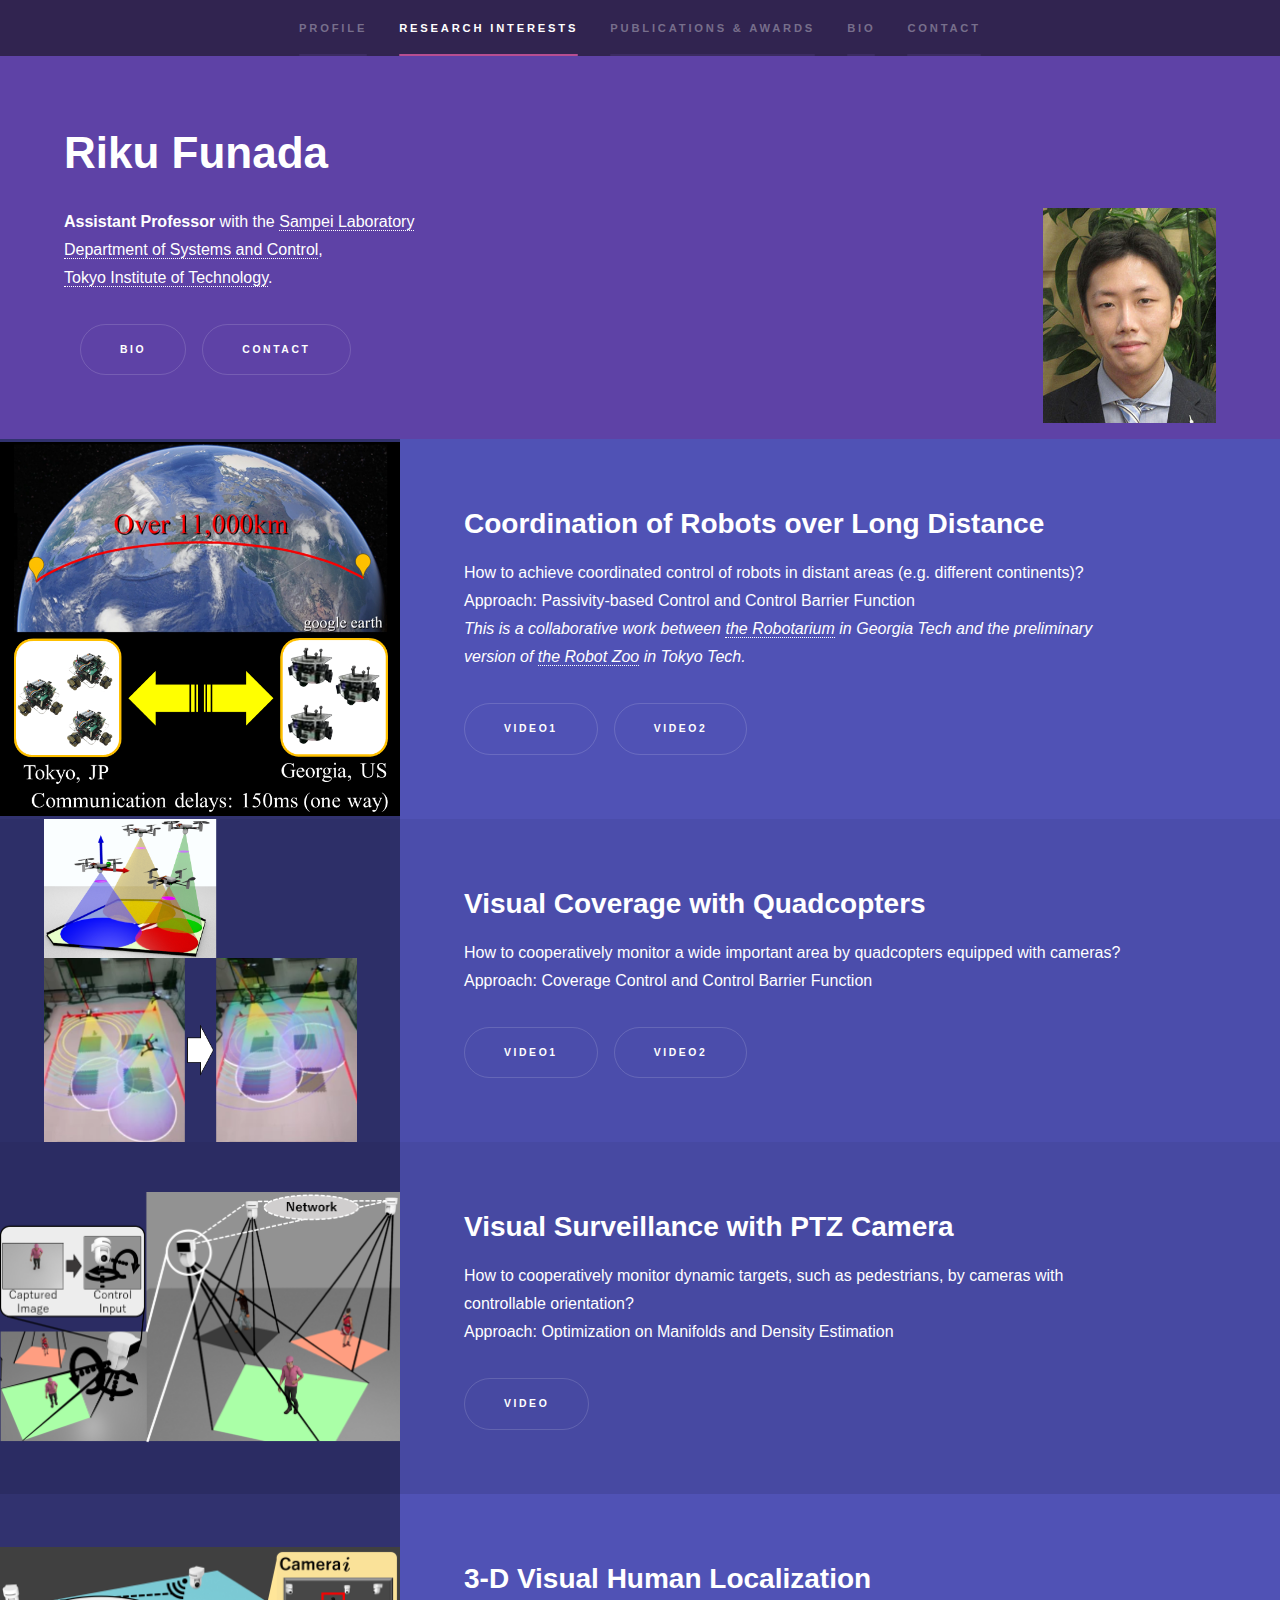
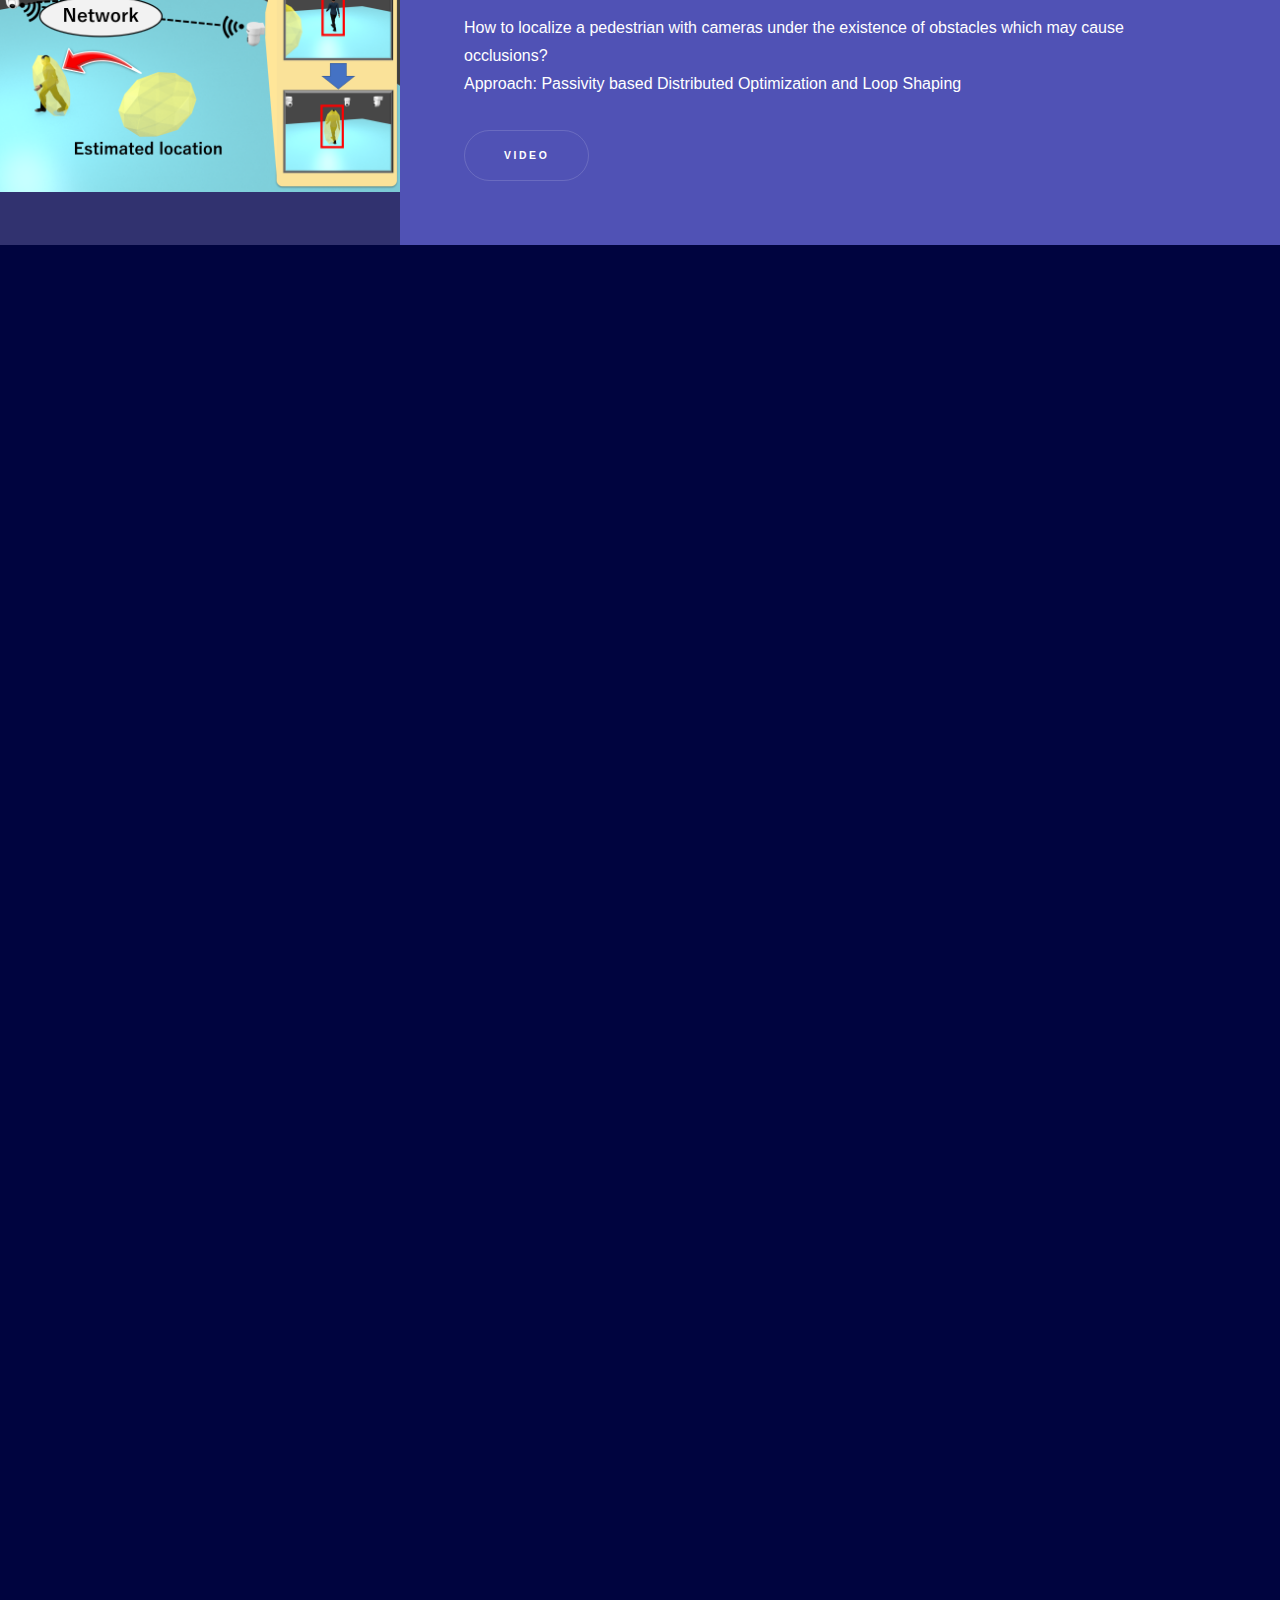
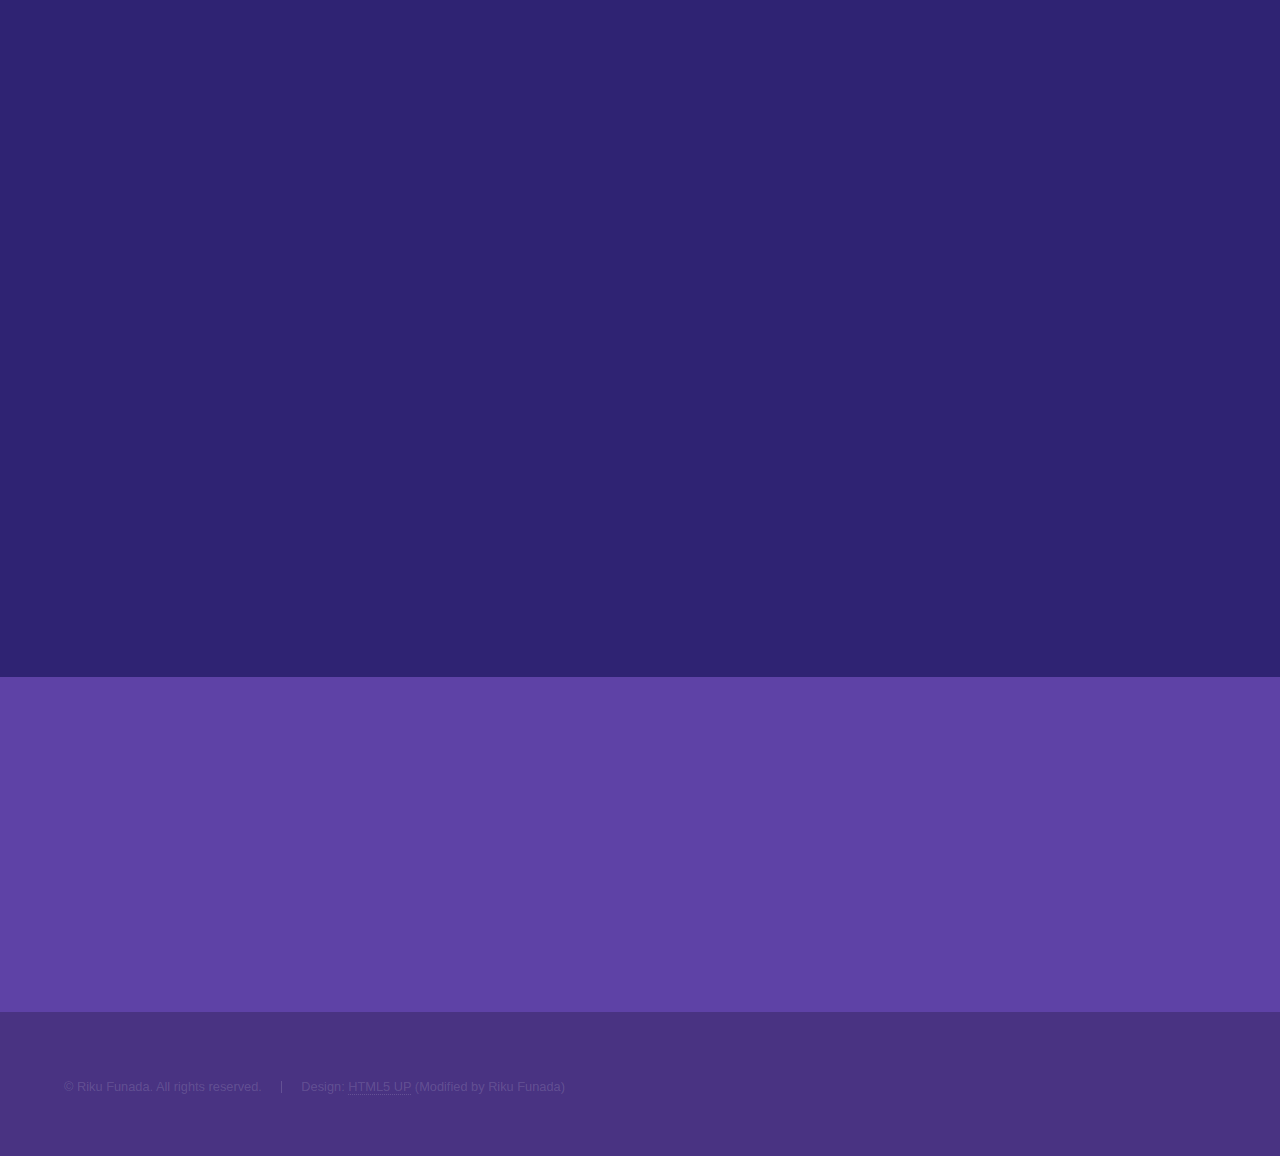
==== index_ja.html @ fc691fb2 "Add files via upload" ====
<!DOCTYPE HTML>
<!--
	Hyperspace by HTML5 UP
	html5up.net | @ajlkn
	Free for personal and commercial use under the CCA 3.0 license (html5up.net/license)
-->
<html>
	<head>
		<title>Riku Funada</title>
		<meta charset="utf-8" />
		<meta name="viewport" content="width=device-width, initial-scale=1, user-scalable=no" />
		<link rel="stylesheet" href="assets/css/main.css" />
		<noscript><link rel="stylesheet" href="assets/css/noscript.css" /></noscript>
	</head>
	<body class="is-preload">

		<!-- Sidebar -->
			<section id="sidebar">
				<div class="inner">
					<nav>
						<ul>
							<li><a href="#Profile">Profile</a></li>
							<li><a href="#Interest">Research Interests</a></li>
							<li><a href="#Publication">Publications & Awards</a></li>
							<li><a href="#Bio">Bio</a></li>
							<li><a href="#Contact">Contact</a></li>
							<!--<li><a href="index_ja.html">Japanese</a></li>-->
						</ul>
					</nav>
				</div>
			</section>

		<!-- Wrapper -->
			<div id="wrapper">

				<!-- Profile -->
					<section id="Profile" class="wrapper style1 halfscreen fade-up">
						<div class="inner">
							<h1>Riku Funada</h1>
							<p>
								<img src="images/profile.jpg" alt="" width="15%" boarder="1" style="float:right"/>
								<b>Assistant Professor</b> with the 
								<a href="http://www.sl.sc.e.titech.ac.jp/SCHP/index.html" target="_blank">Sampei Laboratory</a><br />
								<a href="https://educ.titech.ac.jp/sc/eng/" target="_blank">Department of Systems and Control</a>, <br />
								<a href="https://www.titech.ac.jp/english/" target="_blank">Tokyo Institute of Technology</a>.
							</p>																						
							<ul class="actions">
								<li><a href="#Bio" class="button scrolly">Bio</a></li>
								<li><a href="#Contact" class="button scrolly">Contact</a></li>
							</ul>
							<!--
							<h3>Latest News:</h3>
								<ul>
									<li>2019/01/23: Our paper is accepted in International Conference on Robotics and Automation 2020.</li>
									<li>2019/01/23: Seiichi Tejima Doctoral Dissetation Award.</li>
								</ul>
							-->
						</div>
					</section>

				<!-- Interest -->
					<section id="Interest" class="wrapper style2 spotlights fade-up">
						<section>
							<a href="#" class="image"><img src="images/globe_collab.png" alt="" data-position="center center" /></a>
							<div class="content">
								<div class="inner">
									<h2>Coordination of Robots over Long Distance</h2>
									<p>How to achieve coordinated control of robots in distant areas (e.g. different continents)?<br />
										Approach: Passivity-based Control and Control Barrier Function<br />
										<i>This is a collaborative work between <a href="https://www.youtube.com/watch?v=V10LkFVFppw" target="_blank">the Robotarium</a> in Georgia Tech and 
										the preliminary version of <a href="https://www.youtube.com/watch?v=JSGmIbpfr-g&feature=emb_logo" target="_blank">the Robot Zoo</a> in Tokyo Tech.</i>
									</p>
									<ul class="actions">
										<li><a href="https://www.youtube.com/watch?v=Y1w6gAnL41I" class="button" target="_blank">Video1</a></li>
										<li><a href="https://www.youtube.com/watch?v=W-JkU42yATM&feature=emb_logo" class="button" target="_blank">Video2</a></li>
									</ul>
								</div>
							</div>
							</section>
						<section>
							<a href="#" class="image"><img src="images/Vis_quad2.png" alt="" data-position="center center" /></a>
							<div class="content">
								<div class="inner">
									<h2>Visual Coverage with Quadcopters</h2>
									<p>How to cooperatively monitor a wide important area by quadcopters equipped with cameras?<br />
										Approach: Coverage Control and Control Barrier Function
									</p>
									<ul class="actions">
										<li><a href="https://www.youtube.com/watch?v=NQmyLJbywmw" class="button" target="_blank">Video1</a></li>
										<li><a href="https://www.youtube.com/watch?v=sT3u5bm8FLU" class="button" target="_blank">Video2</a></li>
									</ul>
								</div>
							</div>
						</section>
						<section>
							<a href="#" class="image"><img src="images/Surveillance.png" alt="" data-position="center center" /></a>
							<div class="content">
								<div class="inner">
									<h2>Visual Surveillance with PTZ Camera</h2>
									<p>How to cooperatively monitor dynamic targets, such as pedestrians, by cameras with controllable orientation?<br />
										Approach: Optimization on Manifolds and Density Estimation</p>
									<ul class="actions">
										<li><a href="https://youtu.be/KgaaB9UaLTQ" class="button" target="_blank">Video</a></li>
									</ul>
								</div>
							</div>
						</section>
						<section>
							<a href="#" class="image"><img src="images/Vis_loc.png" alt="" data-position="center center" /></a>
							<div class="content">
								<div class="inner">
									<h2>3-D Visual Human Localization</h2>
									<p>How to localize a pedestrian with cameras under the existence of obstacles which may cause occlusions?<br />
									Approach: Passivity based Distributed Optimization and Loop Shaping</p>
									<ul class="actions">
										<li><a href="https://youtu.be/9nbXhtabNUI" class="button" target="_blank">Video</a></li>
									</ul>
								</div>
							</div>
						</section>
					</section>

				<!-- Publication -->
					<section id="Publication" class="wrapper style3 fade-up">
						<div class="inner">
							<h2>Publications</h2>
							<p><b>Journal Paper</b>
								<!-- ol の余白設定はmain.cssの2597行らへんに書いてある　-->
								<ol class="publication" reversed>
									<li>
										<span class="uReference">R. Funada</span>, K. Nishimoto, T. Ibuki and M. Sampei<br />
										"Collision Avoidance for Ellipsoidal Rigid Bodies with Control Barrier Functions Designed from Rotating Supporting Hyperplanes"<br />
										<i>IEEE Transactions on Control Systems Technology</i>, conditionally accepted, 2024.<br />
										(<a href="https://arxiv.org/abs/2308.12073" target="_blank">The arXiv version is available here</a>)
									</li>
									<li>
										<span class="uReference">R. Funada</span>, M. Soliman, T. Ibuki and M. Sampei<br />
										"Hoverable Structure Transformation for Multirotor UAVs with Laterally Actuated Frame Links"<br />
										<i>Advanced Robotics</i>, vol. 38, no. 9-10, pp. 684-697, 2024.<br />
										(Open Access from <a href="https://doi.org/10.1080/01691864.2024.2324310" target="_blank">DOI: 10.1080/01691864.2024.2324310</a>)
									</li>
									<li>
										<span class="uReference">R. Funada</span>, M. Santos, R. Maniwa, J. Yamauchi, M. Fujita, M. Sampei and M. Egerstedt<br />
										"Distributed Coverage Hole Prevention for Visual Environmental Monitoring with Quadcopters via Nonsmooth Control Barrier Functions"<br />
										<i>IEEE Transactions on Robotics</i>, vol. 40, pp. 1546-1565, 2024.<br />
										(Open Access from <a href="https://ieeexplore.ieee.org/document/10374239" target="_blank">DOI: 10.1109/TRO.2023.3347132</a>)
										<!--(<a href="https://arxiv.org/abs/2211.02872" target="_blank">The accepted version is available on the arXiv.</a>)-->
									</li>
									<li>
									A.R. Pedram, <span class="uReference">R. Funada</span> and T. Tanaka<br />
									"Gaussian Belief Space Path Planning for Minimum Sensing Navigation"<br />
									<i>IEEE Transactions on Robotics</i>, Vol. 39, No. 3, pp. 2040-2059, 2023.<br />
									(<a href="https://doi.org/10.1109/TRO.2022.3228128" target="_blank">DOI: 10.1109/TRO.2022.3228128</a>)
									</li>
									<li>
										T. Ito, <span class="uReference">R. Funada</span>, S. Mochida, T. Kawagoe, T. Ibuki and M. Sampei<br />
										"Design and Experimental Verification of a Hoverable Quadrotor Composed of Only Clockwise Rotors"<br />
										<i>Advanced Robotics</i>, Vol. 37, No. 10, pp. 667-678, 2023. <br />
										(Open Access from <a href="https://doi.org/10.1080/01691864.2023.2185813" target="_blank">DOI: 10.1080/01691864.2023.2185813</a>)
									</li>
									<li>
										T. Ibuki, T. Hirano, <span class="uReference">R. Funada</span> and M. Sampei<br />
										"Optimization-based Distributed Safety Control with Applications to Collision Avoidance for Mobile Robotic Networks"<br />
										<i>Advanced Robotics</i>, Vol. 37, No. 1-2, pp. 87-98, 2023. <br />
										(Open Access from <a href="https://doi.org/10.1080/01691864.2022.2119886" target="_blank">DOI: 10.1080/01691864.2022.2119886</a>)
									</li>
									<li>
									R. Watanabe, T. Ibuki, Y. Sakayanagi, <span class="uReference">R. Funada</span> and M. Sampei<br />
									"Risk-aware Energy Management for Drive Mode Control in Plug-in Hybrid Electric Vehicles"<br />
									<i>IEEE Access</i>, Vol. 10, pp. 103619-103631, 2022. <br />
									(Open Access from <a href="https://doi.org/10.1109/ACCESS.2022.3206091" target="_blank">DOI: 10.1109/ACCESS.2022.3206091</a>)
									</li>
									<li>
									J. Yamauchi, T. Gencho, <span class="uReference">R. Funada</span>, T. Hatanaka, M. Fujita<br />
									"Persistent Visual Coverage Control Ensuring Field of Views' Overlap with Information Reliability and Energy Management"<br />
									<i>IEEJ Transactions on Electronics, Information and Systems</i>, 
									Vol. 141, No. 3, pp. 417-425, 2021. <br />
									(<a href="https://www.jstage.jst.go.jp/article/ieejeiss/141/3/141_417/_article/-char/ja/" target="_blank">DOI: 10.1109/MCS.2020.2990515</a>)
									</li>
									<li>
									<span class="uReference">R. Funada</span>, X. Cai, G. Notomista, M.W.S. Atman, J. Yamauchi, M. Fujita and M. Egerstedt<br />
									"Coordination of Robot Teams Over Long Distances From Georgia Tech to Tokyo Tech and Back; An 11,000km Multi-Robot Experiment"<br />
									<i>IEEE Control Systems Magazine</i>, 
									Vol. 40, No. 4, pp. 53-79, 2020. <br />
									(<a href="https://ieeexplore.ieee.org/document/9143250" target="_blank">DOI: 10.1109/MCS.2020.2990515</a>)
									</li>
									<li>
									T. Hatanaka, <span class="uReference">R. Funada</span> and M. Fujita<br />
									"Visual Surveillance of Human Activities via Gradient-based Coverage Control on Matrix Manifolds"<br />
									<i>IEEE Transactions on Control Systems Technology</i>, 
									Vol. 28, No. 6, pp. 2220-2234, 2020. <br />
									(<a href="https://doi.org/10.1109/TCST.2019.2935063" target="_blank">DOI: 10.1109/TCST.2019.2935063</a>)
									</li> 
									<li>
									A.W. Farras, T. Hatanaka, T.W. Nguyen, <span class="uReference">R. Funada</span>, J. Yamauchi and M. Fujita<br />
									"Distributed Dynamic Reference Governor for Constrained Semi-Autonomous Robotic Swarms with Communication Delays and Experimental Verification"<br />
									<i>SICE Journal of Control, Measurement, and System Integration</i>, 
									Vol. 12, No. 6, pp. 237-245, 2019. <br />
									(<a href="https://doi.org/10.9746/jcmsi.12.237" target="_blank">DOI: 10.9746/jcmsi.12.237</a>)
									</li> 
									<li>
									<span class="uReference">R. Funada</span>, S. Yamashita, T. Hatanaka and M. Fujita<br />
									"Passivity-Based Distributed 3-D Visual Human Localization Algorithm"<br />
									<i>Transactions of the Society of Instrument and Control Engineers</i>, 
									Vol. 54, No. 6, pp. 547-556, 2018. (in Japanese) <br />
									(<a href="https://www.jstage.jst.go.jp/article/sicetr/54/6/54_547/_article/-char/en" target="_blank">DOI: 10.1115/1.2017-Jun-6</a>)
									</li> 
									<li>
									T. Hatanaka, Y. Wasa, <span class="uReference">R. Funada</span>, A.G. Charalambides and M. Fujita<br />
									"A Payoff-based Learning Approach to Cooperative Environmental Monitoring for PTZ Visual Sensor Networks"<br />
									<i>IEEE Transactions on Automatic Control</i>, 
									Vol. 61, No. 3, pp. 709-724, 2016.<br />
									(<a href="https://ieeexplore.ieee.org/document/7138601?arnumber=7138601" target="_blank">DOI:10.1109/TAC.2015.2450611</a>, 
									Downloadable at <a href="https://arxiv.org/abs/1302.2017" target="_blank">arXiv:1302.2017</a>)
									</li>
									<li>
									<span class="uReference">R. Funada</span>, T. Hatanaka and M. Fujita<br />
									"Cooperative Visual Environmental Monitoring: A Gradient Descent Approach on SO(3)"<br />
									<i>Transactions of the Society of Instrument and Control Engineers</i>, 
									Vol. 51, No. 3, pp. 139-147, Mar 21, 2015. (in Japanese) <br />
									(<a href="https://www.jstage.jst.go.jp/article/sicetr/51/3/51_139/_article/-char/en" target="_blank">DOI:10.9746/sicetr.51.139</a>)
									</li> 
								</ol>
							</p>
							<p><b>International Conference Paper</b>
								<ol class="publication" reversed>
									<li>
										K. Nishimoto, Y. Onishi, <span class="uReference">R. Funada</span> and M. Sampei<br />						
										"Controller Design for Linear Systems via Controllability Gramian Shaping"<br />
										<i>Proc. the 8th IEEE Conf. Control Technology and Applications</i>, to be presented, 2024.<br />
										<!--(<a href="https://doi.org/10.1016/j.ifacol.2023.10.1417" target="_blank">Doi: 10.1016/j.ifacol.2023.10.1417</a>)-->
									</li>
									<li>
										Y. Kataoka, <span class="uReference">R. Funada</span>, K. Uemura, J. Peterson, K. Saku, K. Sunagawa, M. Sampei, and J. Alexander<br />	
										"Patient-specific Optimal Hemodynamic Control with Minimal Myocardial Oxygen Consumption"<br />
										<i>Proc. the 8th IFAC Conf. Nonlinear Model Predictive Control</i>, to be presented, 2024.<br />
										<!--(<a href="https://doi.org/10.1016/j.ifacol.2023.10.1417" target="_blank">Doi: 10.1016/j.ifacol.2023.10.1417</a>)-->
									</li>
									<li>
										T Ito, <span class="uReference">R. Funada</span>, and M Sampei
										"Design and Control of a VTOL Aerial Vehicle Tilting its Rotors only with Rotor Thrusts and a Passive Joint"<br />
										<i>Proc. the 8th IFAC Conf. Nonlinear Model Predictive Control</i>, to be presented, 2024.<br />
										<!--(<a href="https://doi.org/10.1016/j.ifacol.2023.10.1417" target="_blank">Doi: 10.1016/j.ifacol.2023.10.1417</a>)-->
									</li>
									<li>
										<span class="uReference">R. Funada</span>, K. Miyama, T. Toyooka, T. Tanaka and M. Sampei<br />
										"Minimum Sensing Strategy for a Path-Following Problem via Discrete-Time Control Barrier Functions"<br />
										<i>Proc. the 22nd IFAC World Congress</i>, pp. 3276-3281, 2023.<br />
										(<a href="https://doi.org/10.1016/j.ifacol.2023.10.1417" target="_blank">Doi: 10.1016/j.ifacol.2023.10.1417</a>)
									</li>
									<li>
										S. Mochida, R. Terunuma, T. Ito, <span class="uReference">R. Funada</span>, T. Ibuki and M. Sampei<br />
										"Optimization of Rotor Arrangement for a Multirotor UAV with Robustness against a Single Rotor-Failure"<br />
										<i>Proc. the 22nd IFAC World Congress</i>, pp. 10001-10006, 2023.<br />
										(<a href="https://doi.org/10.1016/j.ifacol.2023.10.214" target="_blank">Doi: 10.1016/j.ifacol.2023.10.214</a>)
									</li>
									<li>
										T. Fujinami, J. Yamauchi, <span class="uReference">R. Funada</span>, and M. Fujita<br />
										"A Control Barrier Function Approach for Observer-Based Visually Safe Pursuit Control with Spherical Obstacles"<br />
										<i>Proc. the 22nd IFAC World Congress</i>, pp. 11609-11614, 2023.<br />
										(<a href="https://doi.org/10.1109/IROS47612.2022.9981431" target="_blank">Doi: 10.1109/IROS47612.2022.9981431</a>)
									</li>
									<li>
									Shunsuke Mochida, Ryotaro Onuki, Takahiro Kawagoe, Takumi Ito, Tatsuya Ibuki, <span class="uReference">Riku Funada</span> and Mitsuji Sampei<br />
									"Hoverability Analysis and Development of a Quadrotor Only with Clockwise Rotors"<br />
									<i>Proc. of 2022 IEEE/RSJ International Conference on Intelligent Robots and Systems</i>, pp. 7558-7564, 2022. <br />
									(<a href="https://doi.org/10.1109/IROS47612.2022.9981431" target="_blank">Doi: 10.1109/IROS47612.2022.9981431</a>)
									</li>
									<li>
									K. Nishimoto, <span class="uReference">R. Funada</span>, T. Ibuki and M. Sampei<br />
									"Collision Avoidance for Elliptical Agents with Control Barrier Function Utilizing Supporting Lines"<br />
									<i>Proc. of 2022 American Control Conference</i>, pp. 5147-5153, 2022. <br />
									(<a href="https://doi.org/10.23919/ACC53348.2022.9867730" target="_blank">DOI: 10.23919/ACC53348.2022.9867730</a>)
									</li>
									<li>
									R. Watanabe, K. Nishimoto, T. Ibuki, Y. Sakayanagi, <span class="uReference">R. Funada</span> and M. Sampei<br />
									"Drive Mode Control with a Catalyst Temperature Model for Fuel and Emissions Reduction in Plug-In Hybrid Electric Vehicles"<br />
									<i>Proc. of 2022 American Control Conference</i>, pp. 3064-3070, 2022. <br />
									(<a href="https://doi.org/10.23919/ACC53348.2022.9867767" target="_blank">DOI: 10.23919/ACC53348.2022.9867767</a>)
									</li>
									<li>
									A.R. Pedram, <span class="uReference">R. Funada</span> and T. Tanaka<br />
									"Dynamic Allocation of Visual Attention for Vision-based Autonomous Navigation under Data Rate Constraints"<br />
									<i>Proc. of 2021 IEEE Conference on Decision and Control</i>, pp. 6243-6250, 2021. <br />
									(<a href="https://doi.org/10.1109/CDC45484.2021.9683570" target="_blank">DOI: 10.1109/CDC45484.2021.9683570</a>)
									</li>
									<li>
									A.R. Pedram, J. Stefarr, <span class="uReference">R. Funada</span> and T. Tanaka<br />
									"Rationally inattentive path-planning via RRT*"<br />
									<i>Proc. of 2021 American Control Conference</i>, pp. 3440-3446, 2021.
									(<a href="https://doi.org/10.23919/ACC50511.2021.9483305" target="_blank">DOI:10.23919/ACC50511.2021.9483305</a>)
									</li>
									<li>
									<span class="uReference">R. Funada</span>, M. Santos, T. Gencho, J. Yamauchi, M. Fujita and M. Egerstedt<br />
									"Visual Coverage Maintenance for Quadcopters Using Nonsmooth Barrier Functions"<br />
									<i>Proc. of 2020 International Conference on Robotics and Automation</i>, pp. 3255-3261, 2020.
									(<a href="https://doi.org/10.1109/ICRA40945.2020.9196650" target="_blank">DOI:10.1109/ICRA40945.2020.9196650</a>)
									</li>
									<li>
									<span class="uReference">R. Funada</span>, M. Santos, J. Yamauchi, T. Hatanaka, M. Fujita and M. Egerstedt<br />
									"Visual Coverage Control for Teams of Quadcopters via Control Barrier Functions"<br />
									<i>Proc. of 2019 International Conference on Robotics and Automation</i>, pp. 3010-3016, 2019.
									(<a href="https://doi.org/10.1109/ICRA.2019.8793477" target="_blank">DOI:10.1109/ICRA.2019.8793477</a>)
									</li>
									<li>
									M.W.S. Atman, K. Noda, <span class="uReference">R. Funada</span>, J. Yamauchi, T. Hatanaka and M. Fujita<br />
									"On Passivity-Shortage of Human Operators for A Class of Semi-autonomous Robotic Swarms"<br />
									<i>Proc. of 2nd IFAC Conference on Cyber-Physical & Human Systems</i>, pp. 21-27, 2018.
									(<a href="https://doi.org/10.1016/j.ifacol.2019.01.008" target="_blank">DOI:10.1016/j.ifacol.2019.01.008</a>)
									</li>
									<li>
									T. Hatanaka, <span class="uReference">R. Funada</span>, G. Gezer and M. Fujita<br />
									"Distributed Visual 3-D Localization of A Human Using Pedestrian Detection Algorithm: 
									A Passivity-Based Approach"<br />
									<i>Proc. of 6th IFAC Workshop on Distributed Estimation and Control in Networked Systems (NecSys)</i>,<br />
									IFAC-PapersOnLine, Vol. 49, No. 22, pp. 210-215, 2016.
									(<a href="https://doi.org/10.1016/j.ifacol.2016.10.398" target="_blank">DOI:10.1016/j.ifacol.2016.10.398</a>)
									</li>
									<li>
									M. Forstenhaeusler, <span class="uReference">R. Funada</span>, T. Hatanaka and M. Fujita<br />
									"Experimental Study of Gradient-Based Visual Coverage Control on SO(3) 
									Toward Moving Object/Human Monitoring"<br />
									<i>Proc. of 2015 American Control Conference</i>, pp. 2125-2130, 2015.
									(<a href="http://dx.doi.org/10.1109/ACC.2015.7171047" target="_blank">DOI:10.1109/ACC.2015.7171047</a>)
									</li>
									<li>
									T. Hatanaka, <span class="uReference">R. Funada</span> and M. Fujita<br />
									"3-D Visual Coverage Based on Gradient Descent Algorithm on Matrix Manifolds and 
									Its Application to Moving Objects Monitoring"<br />
									<i>Proc. of 2014 American Control Conference</i>, pp. 2125-2130, 2015.
									(<a href="http://doi.org/10.1109/ACC.2014.6858663" target="_blank">DOI:10.1109/ACC.2014.6858663</a>)
									</li>
								</ol>
							</p> 
							

							<p><b>Invited Talk</b>
								<ol class="publication" reversed>
									<li>
										<span class="uReference">舩田陸</span>, "安全性を保証した移動ロボットの制御," 東工大×Denso ITLab共同研究講座及び合同研究会, 2023年3月29日.
									</li>
									<li>
											<span class="uReference">R. Funada</span>, "Visual Environmental Monitoring for Teams of Quadcopters"<br />
											Conference on Control Technology and Applications Workshop, 
											"<a href="https://sites.google.com/view/ccta-2021-vision-and-control/home" target="_blank">The Confluence of Vision and Control</a>," Aug. 8, 2021.
									</li>
										
									<li>
										<span class="uReference">舩田陸</span>, "アメリカでの研究滞在とその準備," 海外で活躍する若者たち：コロナを乗り切る留学・就職・長期滞在のノウハウ, SICE九州支部フォーラム, 2020年10月18日.
									</li>
								</ol>

							</p> 

							<p><b>Others</b>
								<ol class="publication" reversed>
									<li>
										Co-Editor of the special issue: <br />
										L. Beaver, G. Notomista, <span class="uReference">R. Funada</span> and J. Yamauchi
										"<a href="https://www.sciencedirect.com/journal/ifac-journal-of-systems-and-control/about/call-for-papers#ecologically-inspired-design-and-control-of-robotic-swarms" target="_blank">
											Ecologically-Inspired Design and Control of Robotic Swarms</a>," Co-Editor, 
											IFAC Journal of Systems and Control, 2023.
									</li>
									<li>
										<a href="https://www.ifac2023.org/about/oc/" target="_blank">National Organizing Committee of IFAC2023</a>,  Online Team of IFAC 2023, 
										The 22nd World Congress of the International Federation of Automatic Control, July, 2023.
									</li>
									<li>
										Workshop Co-Organizer: <br />
										G. Notomista, <span class="uReference">R. Funada</span>, J. Yamauchi and P.R. Giordano, 
										"<a href="https://sites.google.com/view/hmrs-iros2022/" target="_blank">Human-multi-robot Systems: Challenges for Real-world Applications</a>," Workshop Co-Organizer, 
										The 2022 IEEE/RSJ International Conference on Intelligent Robots and Systems, Oct. 27, 2022.
									</li>
								</ol>

							</p> 

							<h2>Projects</h2>
							<p>
								<ol class="publication" reversed>
									<li>
									公益財団法人みずほ学術振興財団 (PI: <span class="uReference">Riku Funada</span>): 移動ロボットに対する計測量削減的な戦略に基づく安全性を担保した衝突回避制御の構築 <br />
									from 2024-06 to 2026-03.
									</li>
									<li>
									JSPS KAKENHI Grant Number 22K14275 (PI: <span class="uReference">Riku Funada</span>): ロボティックセンサネットワークによる状況適応的環境モニタリング手法の構築<br />
									from 2022-04-01 to 2025-03-31.
									</li>
									<li>
									JSPS KAKENHI Grant Number 21K20425 (PI: <span class="uReference">Riku Funada</span>): 自律移動ロボットに対する情報削減的計測戦略を有した経路計画・追従システムの構築<br />
									from 2021-08-30 to 2023-03-31.
									</li>
									<li>
									東京工業大学 助教インセンティブ研究費 (PI: <span class="uReference">Riku Funada</span>): 合理的不注意性を有した実時間計測戦略に基づく経路追従手法の提案<br />
									from 2021-09-01 to 2022-03-31.
									</li>
									<li>
									JSPS KAKENHI Grant Number 21H01348 (PI: Mitsuji Sampei): マルチロータ型UAVの運動性能解析に基づく構造設計と制御<br />
									from 2021-04-01 to 2025-03-31.
									</li>
								</ol>
							</p>	

							<h2>Scholarships & Awards</h2>
							<p>
								<ol class="publication" reversed>
									<li>
									Control Division Young Author’s Award: Fundamental Area<br />
									(March, 2023)
									</li>
									<li>
									Outstanding Presentation Award in 第63回 自動制御連合講演会<br />
									(November, 2021)
									</li>
									<li>
									Seiichi Tejima Doctoral Dissertation Award<br />
									(February, 2020)
									</li>
									<li>
									Travel expenses support from Mitutoyo Association for Science and Technology<br />
									(for ICRA 2019 held in May 2019)
									</li>
									<li>
									Research Fellowships of Japan Society for the Promotion of Science for Young Scientists (JSPS DC1)<br />
									(April 2016 - March 2019)
									</li>
									<li>
									Travel expenses support from International Cooperation Office in Tokyo Institute of Technology<br />
									(for Research Activity in Professor 
									<a href="https://magnus.ece.gatech.edu/" target="_blank">Magnus Egerstedt</a>'s 
									Group in Georgia Institute of Technology, June 2018 - November 2018)
									</li>
									<li>
									Scholarship from Japan Student Services Organization (Exemption from refund)<br />
									(April 2014 - March 2016)
									</li>
									<li>
									Miura Award from The Japan Society of Mechanical Engineers<br />
									(March 2016)
									</li>
									<li>
									130 Anniversary Encouragement Scholarship for Proceeding to Doctoral Course 
									from Tokyo Institute of Technology<br />
									(October 2015)
									</li>
									<li>
									Student Poster Session Award in MSCS 2015 held by SICE<br />
									(March 2015)
									</li>
								</ol>
							</p>
							<h2>Short term visit</h2>
								<ol class="publication" reversed>
								<!--<li>
								Dr <a href="https://magnus.ece.gatech.edu/" target="_blank">Takashi Tanaka</a>'s 
								Group in The University of Texas at Austin, From December 2019.<br />
								<span class="Blog"><a href="https://rikutexasaustin.blogspot.com/" target="_blank">Blog: UT Austin 滞在記 (in Japanese)</a></span>.	
								</li>	-->
								<li>
								Professor <a href="https://magnus.ece.gatech.edu/" target="_blank">Magnus Egerstedt</a>'s 
								Group in Georgia Institute of Technology, June 2018 - November 2018.<br />
								Research Result is published in ICRA 2019. <br />
								<span class="Blog"><a href="https://rikugeorgia.blogspot.com/" target="_blank">Blog: Georgia Tech 滞在記 (in Japanese)</a></span>.<br \>
								The sequel of the above blog is <span class="Blog"><a href="https://rikutexasaustin.blogspot.com/" target="_blank">UT Austin 滞在記 (in Japanese)</a></span>.
								</li>					
								</ol>

						</div>
					</section>

				<!-- Bio -->
					<section id="Bio" class="wrapper styleBio fade-up">
						<div class="inner">
							<h2>Bio</h2>
							<h3>Career</h3>
							<ul>
							<li>
							Assistant Professor with the
							<a href="https://educ.titech.ac.jp/sc/eng/" target="_blank">Department of Systems and Control</a>, <br />
							<a href="https://www.titech.ac.jp/english/" target="_blank">The Tokyo Institute of Technology</a>, 
							supervised by Prof. <a href="http://www.sl.sc.e.titech.ac.jp/~sampei/index-e.html" target="_blank">Mitsuji Sampei</a>
							from Dec. 2020.
							</li>
							<li>
							Postdoctoral Researcher with the
							<a href="https://www.ae.utexas.edu/" target="_blank">Department of Aerospace Engineering and Engineering Mechanics</a>, <br />
							<a href="https://www.utexas.edu/" target="_blank">The University of Texas at Austin</a>, 
							supervised by Prof. <a href="https://sites.utexas.edu/tanaka/" target="_blank">Takashi Tanaka</a>
							from Dec. 2019 to Nov. 2020.
							</li>
							<li>
							Postdoctoral Researcher with the
							<a href="https://www.waseda.jp/fsci/wise/" target="_blank">Waseda Research Institute for Science and Engineering</a>, <br />
							<a href="https://www.waseda.jp/top/en/" target="_blank">The Waseda University</a>, 
							supervised by Prof. <a href="https://nrid.nii.ac.jp/ja/nrid/1000080063808/" target="_blank">Kenko Uchida</a>
							from Apr. 2019 to Nov. 2019.
							</li>
							</ul>
							<br />
							<h3>Education</h3>
							<ul>
							<li>
							Ph.D. in Engineering from School of Department of Systems and Control Engineering, Tokyo Institute of Technology, 2019. <br />
							Supervised by Prof. <a href="https://www.scl.ipc.i.u-tokyo.ac.jp/member2/fujita/fujitae.html" target="_blank">Masayuki Fujita</a> and 
							Prof. <a href="http://is.eei.eng.osaka-u.ac.jp/hatanaka/index.php" target="_blank">Hatanaka Takeshi</a>.
							</li>
							<li>
							M.Eng. from Department of Mechanical and Control Engineering, Tokyo Institute of Technology, 2016.<br />
							Supervised by Prof. <a href="https://www.scl.ipc.i.u-tokyo.ac.jp/member2/fujita/fujitae.html" target="_blank">Masayuki Fujita</a> and 
							Prof. <a href="http://is.eei.eng.osaka-u.ac.jp/hatanaka/index.php" target="_blank">Hatanaka Takeshi</a>.
							</li>
							<li>
							B.Eng. from Department of Control and Systems Engineering, Tokyo Institute of Technology, 2014.<br />
							Supervised by Prof. <a href="https://www.scl.ipc.i.u-tokyo.ac.jp/member2/fujita/fujitae.html" target="_blank">Masayuki Fujita</a>.
							</li>
							</ul>
							<br />
							<h3>Teaching Assistant</h3>
							<li>
							<a href="http://www.fl.ctrl.titech.ac.jp/course/ROC/index.html" target="_blank">Robust Control</a>
							(2017, 2016, 2015, 2014)
							</li>
							<li>
							<a href="http://www.fl.ctrl.titech.ac.jp/course/FC/index.html" target="_blank">Feedback Control</a>
							(2016, 2015, 2014)
							</li>
							<li>
							<a href="https://www.citl.titech.ac.jp/matlab_officehour/" target="_blank">MATLAB TA</a>
							(2015, Elected through screening process and interview)
							</li>
							<li>
							<a href="http://www.fl.ctrl.titech.ac.jp/course/SC/index.html" target="_blank">Analysis and Design of Linear Control Systems</a>
							(2015)
							</li>
							<li>
							<a href="http://www.ocw.titech.ac.jp/index.php?module=General&action=T0300&JWC=201707526&lang=EN" target="_blank">Training in Laboratories on Systems and Control Engineering</a>
							(2017, 2016, 2014)
							</li>

						</div>
					</section>

				<!-- Contact -->
					<section id="Contact" class="wrapper style1 fade-up">
						<div class="inner">
							<h2>Contact</h2>
								<ul class="contact">
									<li>
										<h3>Address</h3>
										<span>S5-310A, Ookayama 2-12-1, Meguro-ku, Tokyo, 152-8550, JP. (Mailbox: S5-24)</span>
									</li>
									<li>
										<h3>Email</h3>
										funada _at_ sc.e.titech.ac.jp
									</li>
									<!--<li>
										<h3>Phone</h3>
										<span>+81-3-5286-3140</span>
									</li>-->
									<!--
									<li>
										<h3>Social</h3>
										<ul class="icons">
											<li><a href="#" class="fa-twitter"><span class="label">Twitter</span></a></li>
											<li><a href="#" class="fa-facebook"><span class="label">Facebook</span></a></li>
											<li><a href="#" class="fa-github"><span class="label">GitHub</span></a></li>
											<li><a href="#" class="fa-instagram"><span class="label">Instagram</span></a></li>
											<li><a href="#" class="fa-linkedin"><span class="label">LinkedIn</span></a></li>
										</ul>
									</li>
									-->
								</ul>							
						</div>
					</section>

			</div>

		<!-- Footer -->
			<footer id="footer" class="wrapper style1-alt">
				<div class="inner">
					<ul class="menu">
						<li>&copy; Riku Funada. All rights reserved.</li><li>Design: <a href="http://html5up.net">HTML5 UP</a> (Modified by Riku Funada)</li>
					</ul>
				</div>
			</footer>

		<!-- Scripts -->
			<script src="assets/js/jquery.min.js"></script>
			<script src="assets/js/jquery.scrollex.min.js"></script>
			<script src="assets/js/jquery.scrolly.min.js"></script>
			<script src="assets/js/browser.min.js"></script>
			<script src="assets/js/breakpoints.min.js"></script>
			<script src="assets/js/util.js"></script>
			<script src="assets/js/main.js"></script>

	</body>
</html>
---- assets/css/main.css ----
@import url(font-awesome.min.css);

/*
	Hyperspace by HTML5 UP
	html5up.net | @ajlkn
	Free for personal and commercial use under the CCA 3.0 license (html5up.net/license)
*/

html, body, div, span, applet, object,
iframe, h1, h2, h3, h4, h5, h6, p, blockquote,
pre, a, abbr, acronym, address, big, cite,
code, del, dfn, em, img, ins, kbd, q, s, samp,
small, strike, strong, sub, sup, tt, var, b,
u, i, center, dl, dt, dd, ol, ul, li, fieldset,
form, label, legend, table, caption, tbody,
tfoot, thead, tr, th, td, article, aside,
canvas, details, embed, figure, figcaption,
footer, header, hgroup, menu, nav, output, ruby,
section, summary, time, mark, audio, video {
	margin: 0;
	padding: 0;
	border: 0;
	font-size: 100%;
	font: inherit;
	vertical-align: baseline;}

article, aside, details, figcaption, figure,
footer, header, hgroup, menu, nav, section {
	display: block;}

body {
	line-height: 1;
}

ol, ul {
	list-style: none;
}

blockquote, q {
	quotes: none;
}

	blockquote:before, blockquote:after, q:before, q:after {
		content: '';
		content: none;
	}

table {
	border-collapse: collapse;
	border-spacing: 0;
}

body {
	-webkit-text-size-adjust: none;
}

mark {
	background-color: transparent;
	color: inherit;
}

input::-moz-focus-inner {
	border: 0;
	padding: 0;
}

input, select, textarea {
	-moz-appearance: none;
	-webkit-appearance: none;
	-ms-appearance: none;
	appearance: none;
}

/* Basic */

	@-ms-viewport {
		width: device-width;
	}

	body {
		-ms-overflow-style: scrollbar;
	}

	@media screen and (max-width: 480px) {

		html, body {
			min-width: 320px;
		}

	}

	html {
		box-sizing: border-box;
	}

	*, *:before, *:after {
		box-sizing: inherit;
	}

	body {
		background: #312450;
	}

		body.is-preload *, body.is-preload *:before, body.is-preload *:after {
			-moz-animation: none !important;
			-webkit-animation: none !important;
			-ms-animation: none !important;
			animation: none !important;
			-moz-transition: none !important;
			-webkit-transition: none !important;
			-ms-transition: none !important;
			transition: none !important;
		}

/* Type */

	body, input, select, textarea {
		color: rgb(255, 255, 255);
		font-family: Arial, Helvetica, sans-serif;
		font-size: 16.5pt;
		font-weight: normal;
		line-height: 1.75;
	}

		@media screen and (max-width: 1680px) {

			body, input, select, textarea {
				font-size: 13pt;
			}

		}

		@media screen and (max-width: 1280px) {

			body, input, select, textarea {
				font-size: 12pt;
			}

		}

		@media screen and (max-width: 360px) {

			body, input, select, textarea {
				font-size: 11pt;
			}

		}

	a {
		-moz-transition: color 0.2s ease, border-bottom-color 0.2s ease;
		-webkit-transition: color 0.2s ease, border-bottom-color 0.2s ease;
		-ms-transition: color 0.2s ease, border-bottom-color 0.2s ease;
		transition: color 0.2s ease, border-bottom-color 0.2s ease;
		border-bottom: dotted 1.5px rgb(255, 255, 255);
		color: inherit;
		text-decoration: none;
	}

		a:hover {
			border-bottom-color: transparent;
			color: #ffffff;
		}

	strong, b {
		color: #ffffff;
		font-weight: bold;
	}

	em, i {
		font-style: italic;
	}

	p {
		margin: 0 0 2em 0;
	}

	span.uReference {
		text-decoration: underline
		/* border-bottom: solid 1.5px; */
	}
	span.Blog {
		color: #86ce00;
	  }

	h1, h2, h3, h4, h5, h6 {
		color: #ffffff;
		font-weight: bold;
		line-height: 1.5;
		margin: 0 0 0.5em 0;
	}

		h1 a, h2 a, h3 a, h4 a, h5 a, h6 a {
			color: inherit;
			text-decoration: none;
		}

	h1 {
		font-size: 2.75em;
	}

		h1.major {
			margin: 0 0 1.3em 0;
			position: relative;
			padding-bottom: 0.35em;
		}

			h1.major:after {
				background-image: -moz-linear-gradient(to right, #5e42a6, #b74e91);
				background-image: -webkit-linear-gradient(to right, #5e42a6, #b74e91);
				background-image: -ms-linear-gradient(to right, #5e42a6, #b74e91);
				background-image: linear-gradient(to right, #5e42a6, #b74e91);
				-moz-transition: max-width 0.2s ease;
				-webkit-transition: max-width 0.2s ease;
				-ms-transition: max-width 0.2s ease;
				transition: max-width 0.2s ease;
				border-radius: 0.2em;
				bottom: 0;
				content: '';
				height: 0.05em;
				position: absolute;
				right: 0;
				width: 100%;
			}

	h2 {
		font-size: 1.75em;
	}

	h3 {
		font-size: 1.1em;
	}

	h4 {
		font-size: 1em;
	}

	h5 {
		font-size: 0.8em;
	}

	h6 {
		font-size: 0.6em;
	}

	@media screen and (max-width: 600px) {

		h1 {
			font-size: 2em;
		}

		h2 {
			font-size: 1.25em;
		}

		h3 {
			font-size: 1em;
		}

		h4 {
			font-size: 0.8em;
		}

		h5 {
			font-size: 0.6em;
		}

		h6 {
			font-size: 0.6em;
		}

	}

	sub {
		font-size: 0.8em;
		position: relative;
		top: 0.5em;
	}

	sup {
		font-size: 0.8em;
		position: relative;
		top: -0.5em;
	}

	blockquote {
		border-left: solid 4px rgba(255, 255, 255, 0.15);
		font-style: italic;
		margin: 0 0 2em 0;
		padding: 0.5em 0 0.5em 2em;
	}

	code {
		background: rgba(255, 255, 255, 0.05);
		border-radius: 0.25em;
		border: solid 1px rgba(255, 255, 255, 0.15);
		font-family: "Courier New", monospace;
		font-size: 0.9em;
		margin: 0 0.25em;
		padding: 0.25em 0.65em;
	}

	pre {
		-webkit-overflow-scrolling: touch;
		font-family: "Courier New", monospace;
		font-size: 0.9em;
		margin: 0 0 2em 0;
	}

		pre code {
			display: block;
			line-height: 1.75em;
			padding: 1em 1.5em;
			overflow-x: auto;
		}

	hr {
		border: 0;
		border-bottom: solid 1px rgba(255, 255, 255, 0.15);
		margin: 2em 0;
	}

		hr.major {
			margin: 3em 0;
		}

	.align-left {
		text-align: left;
	}

	.align-center {
		text-align: center;
	}

	.align-right {
		text-align: right;
	}

/* Row */

	.row {
		display: flex;
		flex-wrap: wrap;
		box-sizing: border-box;
		align-items: stretch;
	}

		.row > * {
			box-sizing: border-box;
		}

		.row.gtr-uniform > * > :last-child {
			margin-bottom: 0;
		}

		.row.aln-left {
			justify-content: flex-start;
		}

		.row.aln-center {
			justify-content: center;
		}

		.row.aln-right {
			justify-content: flex-end;
		}

		.row.aln-top {
			align-items: flex-start;
		}

		.row.aln-middle {
			align-items: center;
		}

		.row.aln-bottom {
			align-items: flex-end;
		}

		.row > .imp {
			order: -1;
		}

		.row > .col-1 {
			width: 8.3333333333%;
		}

		.row > .off-1 {
			margin-left: 8.3333333333%;
		}

		.row > .col-2 {
			width: 16.6666666667%;
		}

		.row > .off-2 {
			margin-left: 16.6666666667%;
		}

		.row > .col-3 {
			width: 25%;
		}

		.row > .off-3 {
			margin-left: 25%;
		}

		.row > .col-4 {
			width: 33.3333333333%;
		}

		.row > .off-4 {
			margin-left: 33.3333333333%;
		}

		.row > .col-5 {
			width: 41.6666666667%;
		}

		.row > .off-5 {
			margin-left: 41.6666666667%;
		}

		.row > .col-6 {
			width: 50%;
		}

		.row > .off-6 {
			margin-left: 50%;
		}

		.row > .col-7 {
			width: 58.3333333333%;
		}

		.row > .off-7 {
			margin-left: 58.3333333333%;
		}

		.row > .col-8 {
			width: 66.6666666667%;
		}

		.row > .off-8 {
			margin-left: 66.6666666667%;
		}

		.row > .col-9 {
			width: 75%;
		}

		.row > .off-9 {
			margin-left: 75%;
		}

		.row > .col-10 {
			width: 83.3333333333%;
		}

		.row > .off-10 {
			margin-left: 83.3333333333%;
		}

		.row > .col-11 {
			width: 91.6666666667%;
		}

		.row > .off-11 {
			margin-left: 91.6666666667%;
		}

		.row > .col-12 {
			width: 100%;
		}

		.row > .off-12 {
			margin-left: 100%;
		}

		.row.gtr-0 {
			margin-top: 0;
			margin-left: 0em;
		}

			.row.gtr-0 > * {
				padding: 0 0 0 0em;
			}

			.row.gtr-0.gtr-uniform {
				margin-top: 0em;
			}

				.row.gtr-0.gtr-uniform > * {
					padding-top: 0em;
				}

		.row.gtr-25 {
			margin-top: 0;
			margin-left: -0.375em;
		}

			.row.gtr-25 > * {
				padding: 0 0 0 0.375em;
			}

			.row.gtr-25.gtr-uniform {
				margin-top: -0.375em;
			}

				.row.gtr-25.gtr-uniform > * {
					padding-top: 0.375em;
				}

		.row.gtr-50 {
			margin-top: 0;
			margin-left: -0.75em;
		}

			.row.gtr-50 > * {
				padding: 0 0 0 0.75em;
			}

			.row.gtr-50.gtr-uniform {
				margin-top: -0.75em;
			}

				.row.gtr-50.gtr-uniform > * {
					padding-top: 0.75em;
				}

		.row {
			margin-top: 0;
			margin-left: -1.5em;
		}

			.row > * {
				padding: 0 0 0 1.5em;
			}

			.row.gtr-uniform {
				margin-top: -1.5em;
			}

				.row.gtr-uniform > * {
					padding-top: 1.5em;
				}

		.row.gtr-150 {
			margin-top: 0;
			margin-left: -2.25em;
		}

			.row.gtr-150 > * {
				padding: 0 0 0 2.25em;
			}

			.row.gtr-150.gtr-uniform {
				margin-top: -2.25em;
			}

				.row.gtr-150.gtr-uniform > * {
					padding-top: 2.25em;
				}

		.row.gtr-200 {
			margin-top: 0;
			margin-left: -3em;
		}

			.row.gtr-200 > * {
				padding: 0 0 0 3em;
			}

			.row.gtr-200.gtr-uniform {
				margin-top: -3em;
			}

				.row.gtr-200.gtr-uniform > * {
					padding-top: 3em;
				}

		@media screen and (max-width: 1680px) {

			.row {
				display: flex;
				flex-wrap: wrap;
				box-sizing: border-box;
				align-items: stretch;
			}

				.row > * {
					box-sizing: border-box;
				}

				.row.gtr-uniform > * > :last-child {
					margin-bottom: 0;
				}

				.row.aln-left {
					justify-content: flex-start;
				}

				.row.aln-center {
					justify-content: center;
				}

				.row.aln-right {
					justify-content: flex-end;
				}

				.row.aln-top {
					align-items: flex-start;
				}

				.row.aln-middle {
					align-items: center;
				}

				.row.aln-bottom {
					align-items: flex-end;
				}

				.row > .imp-xlarge {
					order: -1;
				}

				.row > .col-1-xlarge {
					width: 8.3333333333%;
				}

				.row > .off-1-xlarge {
					margin-left: 8.3333333333%;
				}

				.row > .col-2-xlarge {
					width: 16.6666666667%;
				}

				.row > .off-2-xlarge {
					margin-left: 16.6666666667%;
				}

				.row > .col-3-xlarge {
					width: 25%;
				}

				.row > .off-3-xlarge {
					margin-left: 25%;
				}

				.row > .col-4-xlarge {
					width: 33.3333333333%;
				}

				.row > .off-4-xlarge {
					margin-left: 33.3333333333%;
				}

				.row > .col-5-xlarge {
					width: 41.6666666667%;
				}

				.row > .off-5-xlarge {
					margin-left: 41.6666666667%;
				}

				.row > .col-6-xlarge {
					width: 50%;
				}

				.row > .off-6-xlarge {
					margin-left: 50%;
				}

				.row > .col-7-xlarge {
					width: 58.3333333333%;
				}

				.row > .off-7-xlarge {
					margin-left: 58.3333333333%;
				}

				.row > .col-8-xlarge {
					width: 66.6666666667%;
				}

				.row > .off-8-xlarge {
					margin-left: 66.6666666667%;
				}

				.row > .col-9-xlarge {
					width: 75%;
				}

				.row > .off-9-xlarge {
					margin-left: 75%;
				}

				.row > .col-10-xlarge {
					width: 83.3333333333%;
				}

				.row > .off-10-xlarge {
					margin-left: 83.3333333333%;
				}

				.row > .col-11-xlarge {
					width: 91.6666666667%;
				}

				.row > .off-11-xlarge {
					margin-left: 91.6666666667%;
				}

				.row > .col-12-xlarge {
					width: 100%;
				}

				.row > .off-12-xlarge {
					margin-left: 100%;
				}

				.row.gtr-0 {
					margin-top: 0;
					margin-left: 0em;
				}

					.row.gtr-0 > * {
						padding: 0 0 0 0em;
					}

					.row.gtr-0.gtr-uniform {
						margin-top: 0em;
					}

						.row.gtr-0.gtr-uniform > * {
							padding-top: 0em;
						}

				.row.gtr-25 {
					margin-top: 0;
					margin-left: -0.375em;
				}

					.row.gtr-25 > * {
						padding: 0 0 0 0.375em;
					}

					.row.gtr-25.gtr-uniform {
						margin-top: -0.375em;
					}

						.row.gtr-25.gtr-uniform > * {
							padding-top: 0.375em;
						}

				.row.gtr-50 {
					margin-top: 0;
					margin-left: -0.75em;
				}

					.row.gtr-50 > * {
						padding: 0 0 0 0.75em;
					}

					.row.gtr-50.gtr-uniform {
						margin-top: -0.75em;
					}

						.row.gtr-50.gtr-uniform > * {
							padding-top: 0.75em;
						}

				.row {
					margin-top: 0;
					margin-left: -1.5em;
				}

					.row > * {
						padding: 0 0 0 1.5em;
					}

					.row.gtr-uniform {
						margin-top: -1.5em;
					}

						.row.gtr-uniform > * {
							padding-top: 1.5em;
						}

				.row.gtr-150 {
					margin-top: 0;
					margin-left: -2.25em;
				}

					.row.gtr-150 > * {
						padding: 0 0 0 2.25em;
					}

					.row.gtr-150.gtr-uniform {
						margin-top: -2.25em;
					}

						.row.gtr-150.gtr-uniform > * {
							padding-top: 2.25em;
						}

				.row.gtr-200 {
					margin-top: 0;
					margin-left: -3em;
				}

					.row.gtr-200 > * {
						padding: 0 0 0 3em;
					}

					.row.gtr-200.gtr-uniform {
						margin-top: -3em;
					}

						.row.gtr-200.gtr-uniform > * {
							padding-top: 3em;
						}

		}

		@media screen and (max-width: 1280px) {

			.row {
				display: flex;
				flex-wrap: wrap;
				box-sizing: border-box;
				align-items: stretch;
			}

				.row > * {
					box-sizing: border-box;
				}

				.row.gtr-uniform > * > :last-child {
					margin-bottom: 0;
				}

				.row.aln-left {
					justify-content: flex-start;
				}

				.row.aln-center {
					justify-content: center;
				}

				.row.aln-right {
					justify-content: flex-end;
				}

				.row.aln-top {
					align-items: flex-start;
				}

				.row.aln-middle {
					align-items: center;
				}

				.row.aln-bottom {
					align-items: flex-end;
				}

				.row > .imp-large {
					order: -1;
				}

				.row > .col-1-large {
					width: 8.3333333333%;
				}

				.row > .off-1-large {
					margin-left: 8.3333333333%;
				}

				.row > .col-2-large {
					width: 16.6666666667%;
				}

				.row > .off-2-large {
					margin-left: 16.6666666667%;
				}

				.row > .col-3-large {
					width: 25%;
				}

				.row > .off-3-large {
					margin-left: 25%;
				}

				.row > .col-4-large {
					width: 33.3333333333%;
				}

				.row > .off-4-large {
					margin-left: 33.3333333333%;
				}

				.row > .col-5-large {
					width: 41.6666666667%;
				}

				.row > .off-5-large {
					margin-left: 41.6666666667%;
				}

				.row > .col-6-large {
					width: 50%;
				}

				.row > .off-6-large {
					margin-left: 50%;
				}

				.row > .col-7-large {
					width: 58.3333333333%;
				}

				.row > .off-7-large {
					margin-left: 58.3333333333%;
				}

				.row > .col-8-large {
					width: 66.6666666667%;
				}

				.row > .off-8-large {
					margin-left: 66.6666666667%;
				}

				.row > .col-9-large {
					width: 75%;
				}

				.row > .off-9-large {
					margin-left: 75%;
				}

				.row > .col-10-large {
					width: 83.3333333333%;
				}

				.row > .off-10-large {
					margin-left: 83.3333333333%;
				}

				.row > .col-11-large {
					width: 91.6666666667%;
				}

				.row > .off-11-large {
					margin-left: 91.6666666667%;
				}

				.row > .col-12-large {
					width: 100%;
				}

				.row > .off-12-large {
					margin-left: 100%;
				}

				.row.gtr-0 {
					margin-top: 0;
					margin-left: 0em;
				}

					.row.gtr-0 > * {
						padding: 0 0 0 0em;
					}

					.row.gtr-0.gtr-uniform {
						margin-top: 0em;
					}

						.row.gtr-0.gtr-uniform > * {
							padding-top: 0em;
						}

				.row.gtr-25 {
					margin-top: 0;
					margin-left: -0.375em;
				}

					.row.gtr-25 > * {
						padding: 0 0 0 0.375em;
					}

					.row.gtr-25.gtr-uniform {
						margin-top: -0.375em;
					}

						.row.gtr-25.gtr-uniform > * {
							padding-top: 0.375em;
						}

				.row.gtr-50 {
					margin-top: 0;
					margin-left: -0.75em;
				}

					.row.gtr-50 > * {
						padding: 0 0 0 0.75em;
					}

					.row.gtr-50.gtr-uniform {
						margin-top: -0.75em;
					}

						.row.gtr-50.gtr-uniform > * {
							padding-top: 0.75em;
						}

				.row {
					margin-top: 0;
					margin-left: -1.5em;
				}

					.row > * {
						padding: 0 0 0 1.5em;
					}

					.row.gtr-uniform {
						margin-top: -1.5em;
					}

						.row.gtr-uniform > * {
							padding-top: 1.5em;
						}

				.row.gtr-150 {
					margin-top: 0;
					margin-left: -2.25em;
				}

					.row.gtr-150 > * {
						padding: 0 0 0 2.25em;
					}

					.row.gtr-150.gtr-uniform {
						margin-top: -2.25em;
					}

						.row.gtr-150.gtr-uniform > * {
							padding-top: 2.25em;
						}

				.row.gtr-200 {
					margin-top: 0;
					margin-left: -3em;
				}

					.row.gtr-200 > * {
						padding: 0 0 0 3em;
					}

					.row.gtr-200.gtr-uniform {
						margin-top: -3em;
					}

						.row.gtr-200.gtr-uniform > * {
							padding-top: 3em;
						}

		}

		@media screen and (max-width: 735px) {

			.row {
				display: flex;
				flex-wrap: wrap;
				box-sizing: border-box;
				align-items: stretch;
			}

				.row > * {
					box-sizing: border-box;
				}

				.row.gtr-uniform > * > :last-child {
					margin-bottom: 0;
				}

				.row.aln-left {
					justify-content: flex-start;
				}

				.row.aln-center {
					justify-content: center;
				}

				.row.aln-right {
					justify-content: flex-end;
				}

				.row.aln-top {
					align-items: flex-start;
				}

				.row.aln-middle {
					align-items: center;
				}

				.row.aln-bottom {
					align-items: flex-end;
				}

				.row > .imp-medium {
					order: -1;
				}

				.row > .col-1-medium {
					width: 8.3333333333%;
				}

				.row > .off-1-medium {
					margin-left: 8.3333333333%;
				}

				.row > .col-2-medium {
					width: 16.6666666667%;
				}

				.row > .off-2-medium {
					margin-left: 16.6666666667%;
				}

				.row > .col-3-medium {
					width: 25%;
				}

				.row > .off-3-medium {
					margin-left: 25%;
				}

				.row > .col-4-medium {
					width: 33.3333333333%;
				}

				.row > .off-4-medium {
					margin-left: 33.3333333333%;
				}

				.row > .col-5-medium {
					width: 41.6666666667%;
				}

				.row > .off-5-medium {
					margin-left: 41.6666666667%;
				}

				.row > .col-6-medium {
					width: 50%;
				}

				.row > .off-6-medium {
					margin-left: 50%;
				}

				.row > .col-7-medium {
					width: 58.3333333333%;
				}

				.row > .off-7-medium {
					margin-left: 58.3333333333%;
				}

				.row > .col-8-medium {
					width: 66.6666666667%;
				}

				.row > .off-8-medium {
					margin-left: 66.6666666667%;
				}

				.row > .col-9-medium {
					width: 75%;
				}

				.row > .off-9-medium {
					margin-left: 75%;
				}

				.row > .col-10-medium {
					width: 83.3333333333%;
				}

				.row > .off-10-medium {
					margin-left: 83.3333333333%;
				}

				.row > .col-11-medium {
					width: 91.6666666667%;
				}

				.row > .off-11-medium {
					margin-left: 91.6666666667%;
				}

				.row > .col-12-medium {
					width: 100%;
				}

				.row > .off-12-medium {
					margin-left: 100%;
				}

				.row.gtr-0 {
					margin-top: 0;
					margin-left: 0em;
				}

					.row.gtr-0 > * {
						padding: 0 0 0 0em;
					}

					.row.gtr-0.gtr-uniform {
						margin-top: 0em;
					}

						.row.gtr-0.gtr-uniform > * {
							padding-top: 0em;
						}

				.row.gtr-25 {
					margin-top: 0;
					margin-left: -0.375em;
				}

					.row.gtr-25 > * {
						padding: 0 0 0 0.375em;
					}

					.row.gtr-25.gtr-uniform {
						margin-top: -0.375em;
					}

						.row.gtr-25.gtr-uniform > * {
							padding-top: 0.375em;
						}

				.row.gtr-50 {
					margin-top: 0;
					margin-left: -0.75em;
				}

					.row.gtr-50 > * {
						padding: 0 0 0 0.75em;
					}

					.row.gtr-50.gtr-uniform {
						margin-top: -0.75em;
					}

						.row.gtr-50.gtr-uniform > * {
							padding-top: 0.75em;
						}

				.row {
					margin-top: 0;
					margin-left: -1.5em;
				}

					.row > * {
						padding: 0 0 0 1.5em;
					}

					.row.gtr-uniform {
						margin-top: -1.5em;
					}

						.row.gtr-uniform > * {
							padding-top: 1.5em;
						}

				.row.gtr-150 {
					margin-top: 0;
					margin-left: -2.25em;
				}

					.row.gtr-150 > * {
						padding: 0 0 0 2.25em;
					}

					.row.gtr-150.gtr-uniform {
						margin-top: -2.25em;
					}

						.row.gtr-150.gtr-uniform > * {
							padding-top: 2.25em;
						}

				.row.gtr-200 {
					margin-top: 0;
					margin-left: -3em;
				}

					.row.gtr-200 > * {
						padding: 0 0 0 3em;
					}

					.row.gtr-200.gtr-uniform {
						margin-top: -3em;
					}

						.row.gtr-200.gtr-uniform > * {
							padding-top: 3em;
						}

		}

		@media screen and (max-width: 600px) {

			.row {
				display: flex;
				flex-wrap: wrap;
				box-sizing: border-box;
				align-items: stretch;
			}

				.row > * {
					box-sizing: border-box;
				}

				.row.gtr-uniform > * > :last-child {
					margin-bottom: 0;
				}

				.row.aln-left {
					justify-content: flex-start;
				}

				.row.aln-center {
					justify-content: center;
				}

				.row.aln-right {
					justify-content: flex-end;
				}

				.row.aln-top {
					align-items: flex-start;
				}

				.row.aln-middle {
					align-items: center;
				}

				.row.aln-bottom {
					align-items: flex-end;
				}

				.row > .imp-small {
					order: -1;
				}

				.row > .col-1-small {
					width: 8.3333333333%;
				}

				.row > .off-1-small {
					margin-left: 8.3333333333%;
				}

				.row > .col-2-small {
					width: 16.6666666667%;
				}

				.row > .off-2-small {
					margin-left: 16.6666666667%;
				}

				.row > .col-3-small {
					width: 25%;
				}

				.row > .off-3-small {
					margin-left: 25%;
				}

				.row > .col-4-small {
					width: 33.3333333333%;
				}

				.row > .off-4-small {
					margin-left: 33.3333333333%;
				}

				.row > .col-5-small {
					width: 41.6666666667%;
				}

				.row > .off-5-small {
					margin-left: 41.6666666667%;
				}

				.row > .col-6-small {
					width: 50%;
				}

				.row > .off-6-small {
					margin-left: 50%;
				}

				.row > .col-7-small {
					width: 58.3333333333%;
				}

				.row > .off-7-small {
					margin-left: 58.3333333333%;
				}

				.row > .col-8-small {
					width: 66.6666666667%;
				}

				.row > .off-8-small {
					margin-left: 66.6666666667%;
				}

				.row > .col-9-small {
					width: 75%;
				}

				.row > .off-9-small {
					margin-left: 75%;
				}

				.row > .col-10-small {
					width: 83.3333333333%;
				}

				.row > .off-10-small {
					margin-left: 83.3333333333%;
				}

				.row > .col-11-small {
					width: 91.6666666667%;
				}

				.row > .off-11-small {
					margin-left: 91.6666666667%;
				}

				.row > .col-12-small {
					width: 100%;
				}

				.row > .off-12-small {
					margin-left: 100%;
				}

				.row.gtr-0 {
					margin-top: 0;
					margin-left: 0em;
				}

					.row.gtr-0 > * {
						padding: 0 0 0 0em;
					}

					.row.gtr-0.gtr-uniform {
						margin-top: 0em;
					}

						.row.gtr-0.gtr-uniform > * {
							padding-top: 0em;
						}

				.row.gtr-25 {
					margin-top: 0;
					margin-left: -0.375em;
				}

					.row.gtr-25 > * {
						padding: 0 0 0 0.375em;
					}

					.row.gtr-25.gtr-uniform {
						margin-top: -0.375em;
					}

						.row.gtr-25.gtr-uniform > * {
							padding-top: 0.375em;
						}

				.row.gtr-50 {
					margin-top: 0;
					margin-left: -0.75em;
				}

					.row.gtr-50 > * {
						padding: 0 0 0 0.75em;
					}

					.row.gtr-50.gtr-uniform {
						margin-top: -0.75em;
					}

						.row.gtr-50.gtr-uniform > * {
							padding-top: 0.75em;
						}

				.row {
					margin-top: 0;
					margin-left: -1.5em;
				}

					.row > * {
						padding: 0 0 0 1.5em;
					}

					.row.gtr-uniform {
						margin-top: -1.5em;
					}

						.row.gtr-uniform > * {
							padding-top: 1.5em;
						}

				.row.gtr-150 {
					margin-top: 0;
					margin-left: -2.25em;
				}

					.row.gtr-150 > * {
						padding: 0 0 0 2.25em;
					}

					.row.gtr-150.gtr-uniform {
						margin-top: -2.25em;
					}

						.row.gtr-150.gtr-uniform > * {
							padding-top: 2.25em;
						}

				.row.gtr-200 {
					margin-top: 0;
					margin-left: -3em;
				}

					.row.gtr-200 > * {
						padding: 0 0 0 3em;
					}

					.row.gtr-200.gtr-uniform {
						margin-top: -3em;
					}

						.row.gtr-200.gtr-uniform > * {
							padding-top: 3em;
						}

		}

		@media screen and (max-width: 480px) {

			.row {
				display: flex;
				flex-wrap: wrap;
				box-sizing: border-box;
				align-items: stretch;
			}

				.row > * {
					box-sizing: border-box;
				}

				.row.gtr-uniform > * > :last-child {
					margin-bottom: 0;
				}

				.row.aln-left {
					justify-content: flex-start;
				}

				.row.aln-center {
					justify-content: center;
				}

				.row.aln-right {
					justify-content: flex-end;
				}

				.row.aln-top {
					align-items: flex-start;
				}

				.row.aln-middle {
					align-items: center;
				}

				.row.aln-bottom {
					align-items: flex-end;
				}

				.row > .imp-xsmall {
					order: -1;
				}

				.row > .col-1-xsmall {
					width: 8.3333333333%;
				}

				.row > .off-1-xsmall {
					margin-left: 8.3333333333%;
				}

				.row > .col-2-xsmall {
					width: 16.6666666667%;
				}

				.row > .off-2-xsmall {
					margin-left: 16.6666666667%;
				}

				.row > .col-3-xsmall {
					width: 25%;
				}

				.row > .off-3-xsmall {
					margin-left: 25%;
				}

				.row > .col-4-xsmall {
					width: 33.3333333333%;
				}

				.row > .off-4-xsmall {
					margin-left: 33.3333333333%;
				}

				.row > .col-5-xsmall {
					width: 41.6666666667%;
				}

				.row > .off-5-xsmall {
					margin-left: 41.6666666667%;
				}

				.row > .col-6-xsmall {
					width: 50%;
				}

				.row > .off-6-xsmall {
					margin-left: 50%;
				}

				.row > .col-7-xsmall {
					width: 58.3333333333%;
				}

				.row > .off-7-xsmall {
					margin-left: 58.3333333333%;
				}

				.row > .col-8-xsmall {
					width: 66.6666666667%;
				}

				.row > .off-8-xsmall {
					margin-left: 66.6666666667%;
				}

				.row > .col-9-xsmall {
					width: 75%;
				}

				.row > .off-9-xsmall {
					margin-left: 75%;
				}

				.row > .col-10-xsmall {
					width: 83.3333333333%;
				}

				.row > .off-10-xsmall {
					margin-left: 83.3333333333%;
				}

				.row > .col-11-xsmall {
					width: 91.6666666667%;
				}

				.row > .off-11-xsmall {
					margin-left: 91.6666666667%;
				}

				.row > .col-12-xsmall {
					width: 100%;
				}

				.row > .off-12-xsmall {
					margin-left: 100%;
				}

				.row.gtr-0 {
					margin-top: 0;
					margin-left: 0em;
				}

					.row.gtr-0 > * {
						padding: 0 0 0 0em;
					}

					.row.gtr-0.gtr-uniform {
						margin-top: 0em;
					}

						.row.gtr-0.gtr-uniform > * {
							padding-top: 0em;
						}

				.row.gtr-25 {
					margin-top: 0;
					margin-left: -0.375em;
				}

					.row.gtr-25 > * {
						padding: 0 0 0 0.375em;
					}

					.row.gtr-25.gtr-uniform {
						margin-top: -0.375em;
					}

						.row.gtr-25.gtr-uniform > * {
							padding-top: 0.375em;
						}

				.row.gtr-50 {
					margin-top: 0;
					margin-left: -0.75em;
				}

					.row.gtr-50 > * {
						padding: 0 0 0 0.75em;
					}

					.row.gtr-50.gtr-uniform {
						margin-top: -0.75em;
					}

						.row.gtr-50.gtr-uniform > * {
							padding-top: 0.75em;
						}

				.row {
					margin-top: 0;
					margin-left: -1.5em;
				}

					.row > * {
						padding: 0 0 0 1.5em;
					}

					.row.gtr-uniform {
						margin-top: -1.5em;
					}

						.row.gtr-uniform > * {
							padding-top: 1.5em;
						}

				.row.gtr-150 {
					margin-top: 0;
					margin-left: -2.25em;
				}

					.row.gtr-150 > * {
						padding: 0 0 0 2.25em;
					}

					.row.gtr-150.gtr-uniform {
						margin-top: -2.25em;
					}

						.row.gtr-150.gtr-uniform > * {
							padding-top: 2.25em;
						}

				.row.gtr-200 {
					margin-top: 0;
					margin-left: -3em;
				}

					.row.gtr-200 > * {
						padding: 0 0 0 3em;
					}

					.row.gtr-200.gtr-uniform {
						margin-top: -3em;
					}

						.row.gtr-200.gtr-uniform > * {
							padding-top: 3em;
						}

		}

/* Box */

	.box {
		border-radius: 0.25em;
		border: solid 1px rgba(255, 255, 255, 0.15);
		margin-bottom: 2em;
		padding: 1.5em;
	}

		.box > :last-child,
		.box > :last-child > :last-child,
		.box > :last-child > :last-child > :last-child {
			margin-bottom: 0;
		}

		.box.alt {
			border: 0;
			border-radius: 0;
			padding: 0;
		}

/* Button */

	input[type="submit"],
	input[type="reset"],
	input[type="button"],
	button,
	.button {
		-moz-appearance: none;
		-webkit-appearance: none;
		-ms-appearance: none;
		appearance: none;
		-moz-transition: border-color 0.2s ease;
		-webkit-transition: border-color 0.2s ease;
		-ms-transition: border-color 0.2s ease;
		transition: border-color 0.2s ease;
		background-color: transparent;
		border: solid 1px !important;
		border-color: rgba(255, 255, 255, 0.15) !important;
		border-radius: 3em;
		color: #ffffff !important;
		cursor: pointer;
		display: inline-block;
		font-size: 0.65em;
		font-weight: bold;
		height: calc(4.75em + 2px);
		letter-spacing: 0.25em;
		line-height: 4.75em;
		outline: 0;
		padding: 0 3.75em;
		position: relative;
		text-align: center;
		text-decoration: none;
		text-transform: uppercase;
		white-space: nowrap;
	}

		input[type="submit"]:after,
		input[type="reset"]:after,
		input[type="button"]:after,
		button:after,
		.button:after {
			-moz-transform: scale(0.25);
			-webkit-transform: scale(0.25);
			-ms-transform: scale(0.25);
			transform: scale(0.25);
			pointer-events: none;
			-moz-transition: opacity 0.2s ease, -moz-transform 0.2s ease;
			-webkit-transition: opacity 0.2s ease, -webkit-transform 0.2s ease;
			-ms-transition: opacity 0.2s ease, -ms-transform 0.2s ease;
			transition: opacity 0.2s ease, transform 0.2s ease;
			background: #ffffff;
			border-radius: 3em;
			content: '';
			height: 100%;
			left: 0;
			opacity: 0;
			position: absolute;
			top: 0;
			width: 100%;
		}

		input[type="submit"].icon:before,
		input[type="reset"].icon:before,
		input[type="button"].icon:before,
		button.icon:before,
		.button.icon:before {
			margin-right: 0.75em;
		}

		input[type="submit"].fit,
		input[type="reset"].fit,
		input[type="button"].fit,
		button.fit,
		.button.fit {
			width: 100%;
		}

		input[type="submit"].small,
		input[type="reset"].small,
		input[type="button"].small,
		button.small,
		.button.small {
			font-size: 0.4em;
		}

		input[type="submit"].large,
		input[type="reset"].large,
		input[type="button"].large,
		button.large,
		.button.large {
			font-size: 0.8em;
		}

		input[type="submit"].primary,
		input[type="reset"].primary,
		input[type="button"].primary,
		button.primary,
		.button.primary {
			background-color: #ffffff;
			color: #312450 !important;
		}

			input[type="submit"].primary:after,
			input[type="reset"].primary:after,
			input[type="button"].primary:after,
			button.primary:after,
			.button.primary:after {
				display: none;
			}

		input[type="submit"].disabled, input[type="submit"]:disabled,
		input[type="reset"].disabled,
		input[type="reset"]:disabled,
		input[type="button"].disabled,
		input[type="button"]:disabled,
		button.disabled,
		button:disabled,
		.button.disabled,
		.button:disabled {
			cursor: default;
			opacity: 0.5;
			pointer-events: none;
		}

		input[type="submit"]:hover,
		input[type="reset"]:hover,
		input[type="button"]:hover,
		button:hover,
		.button:hover {
			border-color: rgba(255, 255, 255, 0.55) !important;
		}

			input[type="submit"]:hover:after,
			input[type="reset"]:hover:after,
			input[type="button"]:hover:after,
			button:hover:after,
			.button:hover:after {
				opacity: 0.05;
				-moz-transform: scale(1);
				-webkit-transform: scale(1);
				-ms-transform: scale(1);
				transform: scale(1);
			}

			input[type="submit"]:hover:active,
			input[type="reset"]:hover:active,
			input[type="button"]:hover:active,
			button:hover:active,
			.button:hover:active {
				border-color: #ffffff !important;
			}

				input[type="submit"]:hover:active:after,
				input[type="reset"]:hover:active:after,
				input[type="button"]:hover:active:after,
				button:hover:active:after,
				.button:hover:active:after {
					opacity: 0.1;
				}

/* Features */

	.features {
		display: -moz-flex;
		display: -webkit-flex;
		display: -ms-flex;
		display: flex;
		-moz-flex-wrap: wrap;
		-webkit-flex-wrap: wrap;
		-ms-flex-wrap: wrap;
		flex-wrap: wrap;
		border-radius: 0.25em;
		border: solid 1px rgba(255, 255, 255, 0.15);
		background: rgba(255, 255, 255, 0.05);
		margin: 0 0 2em 0;
	}

		.features section {
			padding: 3.5em 3em 1em 7em ;
			width: 50%;
			border-top: solid 1px rgba(255, 255, 255, 0.15);
			position: relative;
		}

			.features section:nth-child(-n + 2) {
				border-top-width: 0;
			}

			.features section:nth-child(2n) {
				border-left: solid 1px rgba(255, 255, 255, 0.15);
			}

			.features section .icon {
				-moz-transition: opacity 0.5s ease, -moz-transform 0.5s ease;
				-webkit-transition: opacity 0.5s ease, -webkit-transform 0.5s ease;
				-ms-transition: opacity 0.5s ease, -ms-transform 0.5s ease;
				transition: opacity 0.5s ease, transform 0.5s ease;
				-moz-transition-delay: 1s;
				-webkit-transition-delay: 1s;
				-ms-transition-delay: 1s;
				transition-delay: 1s;
				-moz-transform: scale(1);
				-webkit-transform: scale(1);
				-ms-transform: scale(1);
				transform: scale(1);
				position: absolute;
				left: 3em;
				top: 3em;
				opacity: 1;
			}

			.features section:nth-child(1) .icon {
				-moz-transition-delay: 0.15s;
				-webkit-transition-delay: 0.15s;
				-ms-transition-delay: 0.15s;
				transition-delay: 0.15s;
			}

			.features section:nth-child(2) .icon {
				-moz-transition-delay: 0.3s;
				-webkit-transition-delay: 0.3s;
				-ms-transition-delay: 0.3s;
				transition-delay: 0.3s;
			}

			.features section:nth-child(3) .icon {
				-moz-transition-delay: 0.45s;
				-webkit-transition-delay: 0.45s;
				-ms-transition-delay: 0.45s;
				transition-delay: 0.45s;
			}

			.features section:nth-child(4) .icon {
				-moz-transition-delay: 0.6s;
				-webkit-transition-delay: 0.6s;
				-ms-transition-delay: 0.6s;
				transition-delay: 0.6s;
			}

			.features section:nth-child(5) .icon {
				-moz-transition-delay: 0.75s;
				-webkit-transition-delay: 0.75s;
				-ms-transition-delay: 0.75s;
				transition-delay: 0.75s;
			}

			.features section:nth-child(6) .icon {
				-moz-transition-delay: 0.9s;
				-webkit-transition-delay: 0.9s;
				-ms-transition-delay: 0.9s;
				transition-delay: 0.9s;
			}

			.features section:nth-child(7) .icon {
				-moz-transition-delay: 1.05s;
				-webkit-transition-delay: 1.05s;
				-ms-transition-delay: 1.05s;
				transition-delay: 1.05s;
			}

			.features section:nth-child(8) .icon {
				-moz-transition-delay: 1.2s;
				-webkit-transition-delay: 1.2s;
				-ms-transition-delay: 1.2s;
				transition-delay: 1.2s;
			}

			.features section:nth-child(9) .icon {
				-moz-transition-delay: 1.35s;
				-webkit-transition-delay: 1.35s;
				-ms-transition-delay: 1.35s;
				transition-delay: 1.35s;
			}

			.features section:nth-child(10) .icon {
				-moz-transition-delay: 1.5s;
				-webkit-transition-delay: 1.5s;
				-ms-transition-delay: 1.5s;
				transition-delay: 1.5s;
			}

			.features section:nth-child(11) .icon {
				-moz-transition-delay: 1.65s;
				-webkit-transition-delay: 1.65s;
				-ms-transition-delay: 1.65s;
				transition-delay: 1.65s;
			}

			.features section:nth-child(12) .icon {
				-moz-transition-delay: 1.8s;
				-webkit-transition-delay: 1.8s;
				-ms-transition-delay: 1.8s;
				transition-delay: 1.8s;
			}

			.features section:nth-child(13) .icon {
				-moz-transition-delay: 1.95s;
				-webkit-transition-delay: 1.95s;
				-ms-transition-delay: 1.95s;
				transition-delay: 1.95s;
			}

			.features section:nth-child(14) .icon {
				-moz-transition-delay: 2.1s;
				-webkit-transition-delay: 2.1s;
				-ms-transition-delay: 2.1s;
				transition-delay: 2.1s;
			}

			.features section:nth-child(15) .icon {
				-moz-transition-delay: 2.25s;
				-webkit-transition-delay: 2.25s;
				-ms-transition-delay: 2.25s;
				transition-delay: 2.25s;
			}

			.features section:nth-child(16) .icon {
				-moz-transition-delay: 2.4s;
				-webkit-transition-delay: 2.4s;
				-ms-transition-delay: 2.4s;
				transition-delay: 2.4s;
			}

			.features section:nth-child(17) .icon {
				-moz-transition-delay: 2.55s;
				-webkit-transition-delay: 2.55s;
				-ms-transition-delay: 2.55s;
				transition-delay: 2.55s;
			}

			.features section:nth-child(18) .icon {
				-moz-transition-delay: 2.7s;
				-webkit-transition-delay: 2.7s;
				-ms-transition-delay: 2.7s;
				transition-delay: 2.7s;
			}

			.features section:nth-child(19) .icon {
				-moz-transition-delay: 2.85s;
				-webkit-transition-delay: 2.85s;
				-ms-transition-delay: 2.85s;
				transition-delay: 2.85s;
			}

			.features section:nth-child(20) .icon {
				-moz-transition-delay: 3s;
				-webkit-transition-delay: 3s;
				-ms-transition-delay: 3s;
				transition-delay: 3s;
			}

		.features.inactive section .icon {
			-moz-transform: scale(0.5);
			-webkit-transform: scale(0.5);
			-ms-transform: scale(0.5);
			transform: scale(0.5);
			opacity: 0;
		}

		@media screen and (max-width: 735px) {

			.features {
				display: block;
			}

				.features section {
					border-top-width: 1px !important;
					border-left-width: 0 !important;
					width: 100%;
				}

					.features section:first-child {
						border-top-width: 0 !important;
					}

		}

		@media screen and (max-width: 600px) {

			.features section {
				padding: 2.5em 1.5em 0.1em 5.5em ;
			}

				.features section .icon {
					left: 1.5em;
					top: 2em;
				}

		}

		@media screen and (max-width: 480px) {

			.features section {
				padding: 2em 1.5em 0.1em 1.5em ;
			}

				.features section .icon {
					left: 0;
					position: relative;
					top: 0;
				}

		}

/* Form */

	form {
		margin: 0 0 2em 0;
	}

		form > :last-child {
			margin-bottom: 0;
		}

		form > .fields {
			display: -moz-flex;
			display: -webkit-flex;
			display: -ms-flex;
			display: flex;
			-moz-flex-wrap: wrap;
			-webkit-flex-wrap: wrap;
			-ms-flex-wrap: wrap;
			flex-wrap: wrap;
			width: calc(100% + 3em);
			margin: -1.5em 0 2em -1.5em;
		}

			form > .fields > .field {
				-moz-flex-grow: 0;
				-webkit-flex-grow: 0;
				-ms-flex-grow: 0;
				flex-grow: 0;
				-moz-flex-shrink: 0;
				-webkit-flex-shrink: 0;
				-ms-flex-shrink: 0;
				flex-shrink: 0;
				padding: 1.5em 0 0 1.5em;
				width: calc(100% - 1.5em);
			}

				form > .fields > .field.half {
					width: calc(50% - 0.75em);
				}

				form > .fields > .field.third {
					width: calc(100%/3 - 0.5em);
				}

				form > .fields > .field.quarter {
					width: calc(25% - 0.375em);
				}

		@media screen and (max-width: 480px) {

			form > .fields {
				width: calc(100% + 3em);
				margin: -1.5em 0 2em -1.5em;
			}

				form > .fields > .field {
					padding: 1.5em 0 0 1.5em;
					width: calc(100% - 1.5em);
				}

					form > .fields > .field.half {
						width: calc(100% - 1.5em);
					}

					form > .fields > .field.third {
						width: calc(100% - 1.5em);
					}

					form > .fields > .field.quarter {
						width: calc(100% - 1.5em);
					}

		}

	label {
		color: #ffffff;
		font-weight: bold;
		line-height: 1.5;
		margin: 0 0 0.7em 0;
		display: block;
		font-size: 1.1em;
	}

	input[type="text"],
	input[type="password"],
	input[type="email"],
	input[type="tel"],
	select,
	textarea {
		-moz-appearance: none;
		-webkit-appearance: none;
		-ms-appearance: none;
		appearance: none;
		background: rgba(255, 255, 255, 0.05);
		border-radius: 0.25em;
		border: none;
		border: solid 1px rgba(255, 255, 255, 0.15);
		color: inherit;
		display: block;
		outline: 0;
		padding: 0 1em;
		text-decoration: none;
		width: 100%;
	}

		input[type="text"]:invalid,
		input[type="password"]:invalid,
		input[type="email"]:invalid,
		input[type="tel"]:invalid,
		select:invalid,
		textarea:invalid {
			box-shadow: none;
		}

		input[type="text"]:focus,
		input[type="password"]:focus,
		input[type="email"]:focus,
		input[type="tel"]:focus,
		select:focus,
		textarea:focus {
			border-color: #ffffff;
			box-shadow: 0 0 0 1px #ffffff;
		}

	select {
		background-image: url("data:image/svg+xml;charset=utf8,%3Csvg xmlns='http://www.w3.org/2000/svg' width='40' height='40' preserveAspectRatio='none' viewBox='0 0 40 40'%3E%3Cpath d='M9.4,12.3l10.4,10.4l10.4-10.4c0.2-0.2,0.5-0.4,0.9-0.4c0.3,0,0.6,0.1,0.9,0.4l3.3,3.3c0.2,0.2,0.4,0.5,0.4,0.9 c0,0.4-0.1,0.6-0.4,0.9L20.7,31.9c-0.2,0.2-0.5,0.4-0.9,0.4c-0.3,0-0.6-0.1-0.9-0.4L4.3,17.3c-0.2-0.2-0.4-0.5-0.4-0.9 c0-0.4,0.1-0.6,0.4-0.9l3.3-3.3c0.2-0.2,0.5-0.4,0.9-0.4S9.1,12.1,9.4,12.3z' fill='rgba(255, 255, 255, 0.15)' /%3E%3C/svg%3E");
		background-size: 1.25rem;
		background-repeat: no-repeat;
		background-position: calc(100% - 1rem) center;
		height: 2.75em;
		padding-right: 2.75em;
		text-overflow: ellipsis;
	}

		select option {
			color: #ffffff;
			background: #312450;
		}

		select:focus::-ms-value {
			background-color: transparent;
		}

		select::-ms-expand {
			display: none;
		}

	input[type="text"],
	input[type="password"],
	input[type="email"],
	select {
		height: 2.75em;
	}

	textarea {
		padding: 0.75em 1em;
	}

		body.is-ie textarea {
			min-height: 10em;
		}

	input[type="checkbox"],
	input[type="radio"] {
		-moz-appearance: none;
		-webkit-appearance: none;
		-ms-appearance: none;
		appearance: none;
		display: block;
		float: left;
		margin-right: -2em;
		opacity: 0;
		width: 1em;
		z-index: -1;
	}

		input[type="checkbox"] + label,
		input[type="radio"] + label {
			text-decoration: none;
			color: rgba(255, 255, 255, 0.55);
			cursor: pointer;
			display: inline-block;
			font-size: 1em;
			font-weight: normal;
			padding-left: 2.4em;
			padding-right: 0.75em;
			position: relative;
		}

			input[type="checkbox"] + label:before,
			input[type="radio"] + label:before {
				-moz-osx-font-smoothing: grayscale;
				-webkit-font-smoothing: antialiased;
				font-family: FontAwesome;
				font-style: normal;
				font-weight: normal;
				text-transform: none !important;
			}

			input[type="checkbox"] + label:before,
			input[type="radio"] + label:before {
				background: rgba(255, 255, 255, 0.05);
				border-radius: 0.25em;
				border: solid 1px rgba(255, 255, 255, 0.15);
				content: '';
				display: inline-block;
				height: 1.65em;
				left: 0;
				line-height: 1.58125em;
				position: absolute;
				text-align: center;
				top: 0;
				width: 1.65em;
			}

		input[type="checkbox"]:checked + label:before,
		input[type="radio"]:checked + label:before {
			background: #ffffff;
			border-color: #ffffff;
			color: #614eb7;
			content: '\f00c';
		}

		input[type="checkbox"]:focus + label:before,
		input[type="radio"]:focus + label:before {
			border-color: #ffffff;
			box-shadow: 0 0 0 1px #ffffff;
		}

	input[type="checkbox"] + label:before {
		border-radius: 0.25em;
	}

	input[type="radio"] + label:before {
		border-radius: 100%;
	}

	::-webkit-input-placeholder {
		color: rgba(255, 255, 255, 0.35) !important;
		opacity: 1.0;
	}

	:-moz-placeholder {
		color: rgba(255, 255, 255, 0.35) !important;
		opacity: 1.0;
	}

	::-moz-placeholder {
		color: rgba(255, 255, 255, 0.35) !important;
		opacity: 1.0;
	}

	:-ms-input-placeholder {
		color: rgba(255, 255, 255, 0.35) !important;
		opacity: 1.0;
	}

/* Icon */

	.icon {
		text-decoration: none;
		border-bottom: none;
		position: relative;
	}

		.icon:before {
			-moz-osx-font-smoothing: grayscale;
			-webkit-font-smoothing: antialiased;
			font-family: FontAwesome;
			font-style: normal;
			font-weight: normal;
			text-transform: none !important;
		}

		.icon > .label {
			display: none;
		}

		.icon.major {
			width: 2.5em;
			height: 2.5em;
			display: block;
			background: #ffffff;
			border-radius: 100%;
			color: #312450;
			text-align: center;
			line-height: 2.5em;
			margin: 0 0 1.3em 0;
		}

			.icon.major:before {
				font-size: 1.25em;
			}

				.wrapper.style1 .icon.major:before {
					color: #5e42a6;
				}

				.wrapper.style1-alt .icon.major:before {
					color: #493382;
				}

				.wrapper.style2 .icon.major:before {
					color: #5052b5;
				}

				.wrapper.style2-alt .icon.major:before {
					color: #3e4094;
				}

				.wrapper.style3 .icon.major:before {
					color: #b74e91;
				}

				.wrapper.style3-alt .icon.major:before {
					color: #953d75;
				}

/* Image */

	.image {
		border-radius: 0.25em;
		border: 0;
		display: inline-block;
		position: relative;
	}

		.image img {
			border-radius: 0.25em;
			display: block;
		}

		.image.left, .image.right {
			max-width: 40%;
		}

			.image.left img, .image.right img {
				width: 100%;
			}

		.image.left {
			float: left;
			margin: 0 1.5em 1em 0;
			top: 0.25em;
		}

		.image.right {
			float: right;
			margin: 0 0 1em 1.5em;
			top: 0.25em;
		}

		.image.fit {
			display: block;
			margin: 0 0 2em 0;
			width: 100%;
		}

			.image.fit img {
				width: 100%;
			}

		.image.main {
			display: block;
			margin: 0 0 3em 0;
			width: 100%;
		}

			.image.main img {
				width: 100%;
			}

/* List */

	ol {
		list-style: decimal;
		margin: -1em 0 2em 0;
		padding-left: 1.25em;
	}
		/* Margin */
		ol li {
			padding-left: 0.4em;
			padding-bottom: 0.9em;
		}

	ul {
		list-style: disc;
		margin: 0 0 2em 0;
		padding-left: 1em;
	}

		ul li {
			padding-left: 0.5em;
		}

		ul.alt {
			list-style: none;
			padding-left: 0;
		}

			ul.alt li {
				border-top: solid 1px rgba(255, 255, 255, 0.15);
				padding: 0.5em 0;
			}

				ul.alt li:first-child {
					border-top: 0;
					padding-top: 0;
				}

	dl {
		margin: 0 0 2em 0;
	}

		dl dt {
			display: block;
			font-weight: bold;
			margin: 0 0 1em 0;
		}

		dl dd {
			margin-left: 2em;
		}

/* Actions */

	ul.actions {
		display: -moz-flex;
		display: -webkit-flex;
		display: -ms-flex;
		display: flex;
		cursor: default;
		list-style: none;
		margin-left: -1em;
		padding-left: 0;
	}

		ul.actions li {
			padding: 0 0 0 1em;
			vertical-align: middle;
		}

		ul.actions.special {
			-moz-justify-content: center;
			-webkit-justify-content: center;
			-ms-justify-content: center;
			justify-content: center;
			width: 100%;
			margin-left: 0;
		}

			ul.actions.special li:first-child {
				padding-left: 0;
			}

		ul.actions.stacked {
			-moz-flex-direction: column;
			-webkit-flex-direction: column;
			-ms-flex-direction: column;
			flex-direction: column;
			margin-left: 0;
		}

			ul.actions.stacked li {
				padding: 1.3em 0 0 0;
			}

				ul.actions.stacked li:first-child {
					padding-top: 0;
				}

		ul.actions.fit {
			width: calc(100% + 1em);
		}

			ul.actions.fit li {
				-moz-flex-grow: 1;
				-webkit-flex-grow: 1;
				-ms-flex-grow: 1;
				flex-grow: 1;
				-moz-flex-shrink: 1;
				-webkit-flex-shrink: 1;
				-ms-flex-shrink: 1;
				flex-shrink: 1;
				width: 100%;
			}

				ul.actions.fit li > * {
					width: 100%;
				}

			ul.actions.fit.stacked {
				width: 100%;
			}

		@media screen and (max-width: 480px) {

			ul.actions:not(.fixed) {
				-moz-flex-direction: column;
				-webkit-flex-direction: column;
				-ms-flex-direction: column;
				flex-direction: column;
				margin-left: 0;
				width: 100% !important;
			}

				ul.actions:not(.fixed) li {
					-moz-flex-grow: 1;
					-webkit-flex-grow: 1;
					-ms-flex-grow: 1;
					flex-grow: 1;
					-moz-flex-shrink: 1;
					-webkit-flex-shrink: 1;
					-ms-flex-shrink: 1;
					flex-shrink: 1;
					padding: 1em 0 0 0;
					text-align: center;
					width: 100%;
				}

					ul.actions:not(.fixed) li > * {
						width: 100%;
					}

					ul.actions:not(.fixed) li:first-child {
						padding-top: 0;
					}

					ul.actions:not(.fixed) li input[type="submit"],
					ul.actions:not(.fixed) li input[type="reset"],
					ul.actions:not(.fixed) li input[type="button"],
					ul.actions:not(.fixed) li button,
					ul.actions:not(.fixed) li .button {
						width: 100%;
					}

						ul.actions:not(.fixed) li input[type="submit"].icon:before,
						ul.actions:not(.fixed) li input[type="reset"].icon:before,
						ul.actions:not(.fixed) li input[type="button"].icon:before,
						ul.actions:not(.fixed) li button.icon:before,
						ul.actions:not(.fixed) li .button.icon:before {
							margin-left: -0.5rem;
						}

		}

/* Contact */

	ul.contact {
		list-style: none;
		padding: 0;
	}

		ul.contact > li {
			padding: 0;
			margin: 1.5em 0 0 0;
		}

			ul.contact > li:first-child {
				margin-top: 0;
			}

/* Icons */

	ul.icons {
		cursor: default;
		list-style: none;
		padding-left: 0;
	}

		ul.icons li {
			display: inline-block;
			padding: 0 0.75em 0 0;
		}

			ul.icons li:last-child {
				padding-right: 0;
			}

			ul.icons li > a, ul.icons li > span {
				border: 0;
				text-decoration: none;
			}

				ul.icons li > a:before, ul.icons li > span:before {
					-moz-osx-font-smoothing: grayscale;
					-webkit-font-smoothing: antialiased;
					font-family: FontAwesome;
					font-style: normal;
					font-weight: normal;
					text-transform: none !important;
				}

				ul.icons li > a .label, ul.icons li > span .label {
					display: none;
				}

/* Menu */

	ul.menu {
		list-style: none;
		padding: 0;
	}

		ul.menu > li {
			border-left: solid 1px rgba(255, 255, 255, 0.15);
			display: inline-block;
			line-height: 1;
			margin-left: 1.5em;
			padding: 0 0 0 1.5em;
		}

			ul.menu > li:first-child {
				border-left: 0;
				margin: 0;
				padding-left: 0;
			}

		@media screen and (max-width: 480px) {

			ul.menu > li {
				border-left: 0;
				display: block;
				line-height: inherit;
				margin: 0.5em 0 0 0;
				padding-left: 0;
			}

		}

/* Section/Article */

	section.special, article.special {
		text-align: center;
	}

	header p {
		color: rgb(255, 255, 255);
		position: relative;
		margin: 0 0 1.5em 0;
	}

	header h2 + p {
		font-size: 1.25em;
		margin-top: -1em;
		line-height: 1.5em;
	}

	header h3 + p {
		font-size: 1.1em;
		margin-top: -0.8em;
		line-height: 1.5em;
	}

	header h4 + p,
	header h5 + p,
	header h6 + p {
		font-size: 0.9em;
		margin-top: -0.6em;
		line-height: 1.5em;
	}

/* Split */

	.split {
		display: -moz-flex;
		display: -webkit-flex;
		display: -ms-flex;
		display: flex;
	}

		.split > * {
			width: calc(50% - 2.5em);
		}

		.split > :nth-child(2n - 1) {
			padding-right: 2.5em;
			border-right: solid 1px rgba(255, 255, 255, 0.15);
		}

		.split > :nth-child(2n) {
			padding-left: 2.5em;
		}

		.split.style1 > :nth-child(2n - 1) {
			width: calc(66.66666% - 2.5em);
		}

		.split.style1 > :nth-child(2n) {
			width: calc(33.33333% - 2.5em);
		}

		@media screen and (max-width: 1680px) {

			.split > * {
				width: calc(50% - 2em);
			}

			.split > :nth-child(2n - 1) {
				padding-right: 2em;
			}

			.split > :nth-child(2n) {
				padding-left: 2em;
			}

			.split.style1 > :nth-child(2n - 1) {
				width: calc(66.66666% - 2em);
			}

			.split.style1 > :nth-child(2n) {
				width: calc(33.33333% - 2em);
			}

		}

		@media screen and (max-width: 735px) {

			.split {
				display: block;
			}

				.split > * {
					border-top: solid 1px rgba(255, 255, 255, 0.15);
					margin: 4em 0 0 0;
					padding: 4em 0 0 0;
					width: 100% !important;
				}

				.split > :nth-child(2n - 1) {
					border-right: 0;
					padding-right: 0;
				}

				.split > :nth-child(2n) {
					padding-left: 0;
				}

				.split > :first-child {
					border-top: 0;
					margin-top: 0;
					padding-top: 0;
				}

		}

		@media screen and (max-width: 600px) {

			.split > * {
				margin: 3em 0 0 0;
				padding: 3em 0 0 0;
			}

		}

/* Spotlights */

	.spotlights > section {
		display: -moz-flex;
		display: -webkit-flex;
		display: -ms-flex;
		display: flex;
		-moz-flex-direction: row;
		-webkit-flex-direction: row;
		-ms-flex-direction: row;
		flex-direction: row;
		min-height: 10em;
	}

		body.is-ie .spotlights > section {
			min-height: 0;
		}

		.spotlights > section > .image {
			background-position: center center;
			background-color: rgba(0, 0, 0, 0.39);
			background-size: contain;
			background-repeat: no-repeat;
			border-radius: 0;
			display: block;
			position: relative;
			width: 25em;
			/* height: 10em; */
		}

			.spotlights > section > .image img {
				border-radius: 0;
				display: block;
			}
			/* The setting of tile whihc is displayed as foreground of spotlight image*/
			.spotlights > section > .image:before {
				-moz-transition: opacity 1s ease;
				-webkit-transition: opacity 1s ease;
				-ms-transition: opacity 1s ease;
				transition: opacity 1s ease;
				background: rgba(49, 36, 80, 0.9);
				content: '';
				display: block;
				height: 100%;
				left: 0;
				opacity: 0;
				position: absolute;
				top: 0;
				width: 100%;
			}

		.spotlights > section > .content {
			padding: 4em 5em 2em 5em ; /* Margin for content */
			display: -moz-flex;
			display: -webkit-flex;
			display: -ms-flex;
			display: flex;
			-moz-flex-direction: column;
			-webkit-flex-direction: column;
			-ms-flex-direction: column;
			flex-direction: column;
			-moz-justify-content: center;
			-webkit-justify-content: center;
			-ms-justify-content: center;
			justify-content: center;
			width: 50em;
			-ms-flex: 1;
		}

			.spotlights > section > .content > .inner {
				-moz-transform: translateX(0) translateY(0);
				-webkit-transform: translateX(0) translateY(0);
				-ms-transform: translateX(0) translateY(0);
				transform: translateX(0) translateY(0);
				-moz-transition: opacity 1s ease, -moz-transform 1s ease;
				-webkit-transition: opacity 1s ease, -webkit-transform 1s ease;
				-ms-transition: opacity 1s ease, -ms-transform 1s ease;
				transition: opacity 1s ease, transform 1s ease;
				opacity: 1;
			}

		.spotlights > section:nth-child(2) {
			background-color: rgba(0, 0, 0, 0.05);
		}

		.spotlights > section:nth-child(3) {
			background-color: rgba(0, 0, 0, 0.1);
		}

		.spotlights > section.inactive > .image:before, body.is-preload .spotlights > section > .image:before {
			opacity: 1;
		}

		.spotlights > section.inactive > .content > .inner, body.is-preload .spotlights > section > .content > .inner {
			-moz-transform: translateX(-1em);
			-webkit-transform: translateX(-1em);
			-ms-transform: translateX(-1em);
			transform: translateX(-1em);
			opacity: 0;
		}

		@media screen and (max-width: 1680px) {

			.spotlights > section > .content {
				padding: 4em 4em 2em 4em ;
			}

		}

		@media screen and (max-width: 735px) {

			.spotlights > section {
				display: block;
			}

				.spotlights > section > .image {
					/* width: 100%;
					height: 50vh; */
					width: 25vw;
					height: 27vw;
					
				}

				.spotlights > section > .content {
					width: 100%;
				}

				.spotlights > section.inactive > .content > .inner, body.is-preload .spotlights > section > .content > .inner {
					-moz-transform: translateY(1em);
					-webkit-transform: translateY(1em);
					-ms-transform: translateY(1em);
					transform: translateY(1em);
				}

		}

		@media screen and (max-width: 600px) {

			.spotlights > section > .image {
				width: 25vw;
				min-width: 14em;
				height: 27vw;
				min-height: 15em;
				/* height: 50vh;
				min-height: 15em; */
			}

			.spotlights > section > .content {
				padding: 3em 2em 1em 2em ;
			}

		}

/* Table */

	.table-wrapper {
		-webkit-overflow-scrolling: touch;
		overflow-x: auto;
	}

	table {
		margin: 0 0 2em 0;
		width: 100%;
	}

		table tbody tr {
			border: solid 1px rgba(255, 255, 255, 0.15);
			border-left: 0;
			border-right: 0;
		}

			table tbody tr:nth-child(2n + 1) {
				background-color: rgba(255, 255, 255, 0.05);
			}

		table td {
			padding: 0.75em 0.75em;
		}

		table th {
			color: #ffffff;
			font-size: 1em;
			font-weight: bold;
			padding: 0 0.75em 0.75em 0.75em;
			text-align: left;
		}

		table thead {
			border-bottom: solid 2px rgba(255, 255, 255, 0.15);
		}

		table tfoot {
			border-top: solid 2px rgba(255, 255, 255, 0.15);
		}

		table.alt {
			border-collapse: separate;
		}

			table.alt tbody tr td {
				border: solid 1px rgba(255, 255, 255, 0.15);
				border-left-width: 0;
				border-top-width: 0;
			}

				table.alt tbody tr td:first-child {
					border-left-width: 1px;
				}

			table.alt tbody tr:first-child td {
				border-top-width: 1px;
			}

			table.alt thead {
				border-bottom: 0;
			}

			table.alt tfoot {
				border-top: 0;
			}

/* Wrapper */

	.wrapper {
		position: relative;
	}

		.wrapper > .inner {
			padding: 5em 5em 3em 5em ;
			max-width: 100%;
			width: 75em;
		}

			@media screen and (max-width: 1680px) {

				.wrapper > .inner {
					padding: 4em 4em 2em 4em ;
				}

			}

			@media screen and (max-width: 1280px) {

				.wrapper > .inner {
					width: 100%;
				}

			}

			@media screen and (max-width: 600px) {

				.wrapper > .inner {
					padding: 3em 2em 1em 2em ;
				}

			}

		.wrapper.alt {
			background-color: #261c3e;
		}

		.wrapper.style1 {
			background-color: #5e42a6;
		}

		.wrapper.style1-alt {
			background-color: #493382;
		}

		.wrapper.style2 {
			background-color: #5052b5;
		}

		.wrapper.style2-alt {
			background-color: #3e4094;
		}

		.wrapper.style3 {
			/* background-color: #b74e91; */
			background-color: #00043f; 
		}

		.wrapper.styleBio {
			background-color: #2f2373;
		}

		.wrapper.style3-alt {
			background-color: #953d75;
		}

		.wrapper.fullscreen {
			display: -moz-flex;
			display: -webkit-flex;
			display: -ms-flex;
			display: flex;
			-moz-flex-direction: column;
			-webkit-flex-direction: column;
			-ms-flex-direction: column;
			flex-direction: column;
			-moz-justify-content: center;
			-webkit-justify-content: center;
			-ms-justify-content: center;
			justify-content: center;
			min-height: 100vh;
		}

			body.is-ie .wrapper.fullscreen {
				height: 100vh;
			}

			@media screen and (max-width: 1280px) {

				.wrapper.fullscreen {
					min-height: calc(100vh - 2.5em);
				}

					body.is-ie .wrapper.fullscreen {
						height: calc(100vh - 2.5em);
					}

			}

			@media screen and (max-width: 600px) {

				.wrapper.fullscreen {
					padding: 2em 0;
					min-height: 0;
				}

					body.is-ie .wrapper.fullscreen {
						height: auto;
					}

			}

		.wrapper.fade-up > .inner {
			-moz-transform: translateY(0);
			-webkit-transform: translateY(0);
			-ms-transform: translateY(0);
			transform: translateY(0);
			-moz-transition: opacity 1s ease, -moz-transform 1s ease;
			-webkit-transition: opacity 1s ease, -webkit-transform 1s ease;
			-ms-transition: opacity 1s ease, -ms-transform 1s ease;
			transition: opacity 1s ease, transform 1s ease;
			opacity: 1.0;
		}

		.wrapper.fade-up.inactive > .inner, body.is-preload .wrapper.fade-up > .inner {
			opacity: 0;
			-moz-transform: translateY(1em);
			-webkit-transform: translateY(1em);
			-ms-transform: translateY(1em);
			transform: translateY(1em);
		}

		.wrapper.fade-down > .inner {
			-moz-transform: translateY(0);
			-webkit-transform: translateY(0);
			-ms-transform: translateY(0);
			transform: translateY(0);
			-moz-transition: opacity 1s ease, -moz-transform 1s ease;
			-webkit-transition: opacity 1s ease, -webkit-transform 1s ease;
			-ms-transition: opacity 1s ease, -ms-transform 1s ease;
			transition: opacity 1s ease, transform 1s ease;
			opacity: 1.0;
		}

		.wrapper.fade-down.inactive > .inner, body.is-preload .wrapper.fade-down > .inner {
			opacity: 0;
			-moz-transform: translateY(-1em);
			-webkit-transform: translateY(-1em);
			-ms-transform: translateY(-1em);
			transform: translateY(-1em);
		}

		.wrapper.fade > .inner {
			-moz-transition: opacity 1s ease;
			-webkit-transition: opacity 1s ease;
			-ms-transition: opacity 1s ease;
			transition: opacity 1s ease;
			opacity: 1.0;
		}

		.wrapper.fade.inactive > .inner, body.is-preload .wrapper.fade > .inner {
			opacity: 0;
		}

/* Header */

	#header {
		display: -moz-flex;
		display: -webkit-flex;
		display: -ms-flex;
		display: flex;
		background-color: #5e42a6;
		cursor: default;
		padding: 1.75em 2em;
	}

		#header > .title {
			border: 0;
			color: #ffffff;
			display: block;
			font-size: 1.25em;
			font-weight: bold;
		}

		#header > nav {
			-moz-flex: 1;
			-webkit-flex: 1;
			-ms-flex: 1;
			flex: 1;
			text-align: right;
		}

			#header > nav > ul {
				margin: 0;
				padding: 0;
			}

				#header > nav > ul > li {
					display: inline-block;
					margin-left: 1.75em;
					padding: 0;
					vertical-align: middle;
				}

					#header > nav > ul > li:first-child {
						margin-left: 0;
					}

					#header > nav > ul > li a {
						border: 0;
						color: rgba(255, 255, 255, 0.35);
						display: inline-block;
						font-size: 0.6em;
						font-weight: bold;
						letter-spacing: 0.25em;
						text-transform: uppercase;
					}

						#header > nav > ul > li a:hover {
							color: rgba(255, 255, 255, 0.55);
						}

						#header > nav > ul > li a.active {
							color: #ffffff;
						}

		@media screen and (max-width: 600px) {

			#header {
				padding: 1em 2em;
			}

		}

		@media screen and (max-width: 480px) {

			#header {
				display: block;
				padding: 0 2em;
				text-align: left;
			}

				#header .title {
					font-size: 1.25em;
					padding: 1em 0;
				}

				#header > nav {
					border-top: solid 1px rgba(255, 255, 255, 0.15);
					text-align: inherit;
				}

					#header > nav > ul > li {
						margin-left: 1.5em;
					}

						#header > nav > ul > li a {
							height: 6em;
							line-height: 6em;
						}

		}

/* Wrapper (main) */

	#sidebar + #wrapper {
		margin-left: 18em;
	}

		@media screen and (max-width: 1280px) {

			#sidebar + #wrapper {
				margin-left: 0;
				padding-top: 3.5em;
			}

		}

		@media screen and (max-width: 600px) {

			#sidebar + #wrapper {
				padding-top: 0;
			}

		}

	#header + #wrapper > .wrapper > .inner {
		margin: 0 auto;
	}

/* Footer */

	#sidebar + #wrapper + #footer {
		margin-left: 18em;
	}

		@media screen and (max-width: 1280px) {

			#sidebar + #wrapper + #footer {
				margin-left: 0;
			}

		}

	#footer > .inner a {
		border-bottom-color: rgba(255, 255, 255, 0.15);
	}

		#footer > .inner a:hover {
			border-bottom-color: transparent;
		}

	#footer > .inner .menu {
		font-size: 0.8em;
		color: rgba(255, 255, 255, 0.15);
	}

	#header + #wrapper + #footer > .inner {
		margin: 0 auto;
	}

/* Sidebar */

	#sidebar {
		padding: 2.5em 2.5em 0.5em 2.5em ;
		background: #312450;
		cursor: default;
		height: 100vh;
		left: 0;
		overflow-x: hidden;
		overflow-y: auto;
		position: fixed;
		text-align: right;
		top: 0;
		width: 18em;
		z-index: 10000;
	}

		#sidebar > .inner {
			display: -moz-flex;
			display: -webkit-flex;
			display: -ms-flex;
			display: flex;
			-moz-flex-direction: column;
			-webkit-flex-direction: column;
			-ms-flex-direction: column;
			flex-direction: column;
			-moz-justify-content: center;
			-webkit-justify-content: center;
			-ms-justify-content: center;
			justify-content: center;
			-moz-transform: translateY(0);
			-webkit-transform: translateY(0);
			-ms-transform: translateY(0);
			transform: translateY(0);
			-moz-transition: opacity 1s ease;
			-webkit-transition: opacity 1s ease;
			-ms-transition: opacity 1s ease;
			transition: opacity 1s ease;
			min-height: 100%;
			opacity: 1;
			width: 100%;
		}

			body.is-ie #sidebar > .inner {
				height: 100%;
			}

		#sidebar nav > ul {
			list-style: none;
			padding: 0;
		}

			#sidebar nav > ul > li {
				-moz-transform: translateY(0);
				-webkit-transform: translateY(0);
				-ms-transform: translateY(0);
				transform: translateY(0);
				-moz-transition: opacity 0.15s ease, -moz-transform 0.75s ease;
				-webkit-transition: opacity 0.15s ease, -webkit-transform 0.75s ease;
				-ms-transition: opacity 0.15s ease, -ms-transform 0.75s ease;
				transition: opacity 0.15s ease, transform 0.75s ease;
				margin: 1.5em 0 0 0;
				opacity: 1;
				padding: 0;
				position: relative;
			}

				#sidebar nav > ul > li:first-child {
					margin: 0;
				}

				#sidebar nav > ul > li:nth-child(1) {
					-moz-transition-delay: 0.45s;
					-webkit-transition-delay: 0.45s;
					-ms-transition-delay: 0.45s;
					transition-delay: 0.45s;
				}

				#sidebar nav > ul > li:nth-child(2) {
					-moz-transition-delay: 0.65s;
					-webkit-transition-delay: 0.65s;
					-ms-transition-delay: 0.65s;
					transition-delay: 0.65s;
				}

				#sidebar nav > ul > li:nth-child(3) {
					-moz-transition-delay: 0.85s;
					-webkit-transition-delay: 0.85s;
					-ms-transition-delay: 0.85s;
					transition-delay: 0.85s;
				}

				#sidebar nav > ul > li:nth-child(4) {
					-moz-transition-delay: 1.05s;
					-webkit-transition-delay: 1.05s;
					-ms-transition-delay: 1.05s;
					transition-delay: 1.05s;
				}

				#sidebar nav > ul > li:nth-child(5) {
					-moz-transition-delay: 1.25s;
					-webkit-transition-delay: 1.25s;
					-ms-transition-delay: 1.25s;
					transition-delay: 1.25s;
				}

				#sidebar nav > ul > li:nth-child(6) {
					-moz-transition-delay: 1.45s;
					-webkit-transition-delay: 1.45s;
					-ms-transition-delay: 1.45s;
					transition-delay: 1.45s;
				}

				#sidebar nav > ul > li:nth-child(7) {
					-moz-transition-delay: 1.65s;
					-webkit-transition-delay: 1.65s;
					-ms-transition-delay: 1.65s;
					transition-delay: 1.65s;
				}

				#sidebar nav > ul > li:nth-child(8) {
					-moz-transition-delay: 1.85s;
					-webkit-transition-delay: 1.85s;
					-ms-transition-delay: 1.85s;
					transition-delay: 1.85s;
				}

				#sidebar nav > ul > li:nth-child(9) {
					-moz-transition-delay: 2.05s;
					-webkit-transition-delay: 2.05s;
					-ms-transition-delay: 2.05s;
					transition-delay: 2.05s;
				}

				#sidebar nav > ul > li:nth-child(10) {
					-moz-transition-delay: 2.25s;
					-webkit-transition-delay: 2.25s;
					-ms-transition-delay: 2.25s;
					transition-delay: 2.25s;
				}

				#sidebar nav > ul > li:nth-child(11) {
					-moz-transition-delay: 2.45s;
					-webkit-transition-delay: 2.45s;
					-ms-transition-delay: 2.45s;
					transition-delay: 2.45s;
				}

				#sidebar nav > ul > li:nth-child(12) {
					-moz-transition-delay: 2.65s;
					-webkit-transition-delay: 2.65s;
					-ms-transition-delay: 2.65s;
					transition-delay: 2.65s;
				}

				#sidebar nav > ul > li:nth-child(13) {
					-moz-transition-delay: 2.85s;
					-webkit-transition-delay: 2.85s;
					-ms-transition-delay: 2.85s;
					transition-delay: 2.85s;
				}

				#sidebar nav > ul > li:nth-child(14) {
					-moz-transition-delay: 3.05s;
					-webkit-transition-delay: 3.05s;
					-ms-transition-delay: 3.05s;
					transition-delay: 3.05s;
				}

				#sidebar nav > ul > li:nth-child(15) {
					-moz-transition-delay: 3.25s;
					-webkit-transition-delay: 3.25s;
					-ms-transition-delay: 3.25s;
					transition-delay: 3.25s;
				}

				#sidebar nav > ul > li:nth-child(16) {
					-moz-transition-delay: 3.45s;
					-webkit-transition-delay: 3.45s;
					-ms-transition-delay: 3.45s;
					transition-delay: 3.45s;
				}

				#sidebar nav > ul > li:nth-child(17) {
					-moz-transition-delay: 3.65s;
					-webkit-transition-delay: 3.65s;
					-ms-transition-delay: 3.65s;
					transition-delay: 3.65s;
				}

				#sidebar nav > ul > li:nth-child(18) {
					-moz-transition-delay: 3.85s;
					-webkit-transition-delay: 3.85s;
					-ms-transition-delay: 3.85s;
					transition-delay: 3.85s;
				}

				#sidebar nav > ul > li:nth-child(19) {
					-moz-transition-delay: 4.05s;
					-webkit-transition-delay: 4.05s;
					-ms-transition-delay: 4.05s;
					transition-delay: 4.05s;
				}

				#sidebar nav > ul > li:nth-child(20) {
					-moz-transition-delay: 4.25s;
					-webkit-transition-delay: 4.25s;
					-ms-transition-delay: 4.25s;
					transition-delay: 4.25s;
				}

		#sidebar nav a {
			-moz-transition: color 0.2s ease;
			-webkit-transition: color 0.2s ease;
			-ms-transition: color 0.2s ease;
			transition: color 0.2s ease;
			border: 0;
			color: rgba(255, 255, 255, 0.35);
			display: block;
			font-size: 0.7em;
			font-weight: bold;
			letter-spacing: 0.25em;
			line-height: 1.75;
			outline: 0;
			padding: 1.35em 0;
			position: relative;
			text-decoration: none;
			text-transform: uppercase;
		}

			#sidebar nav a:before, #sidebar nav a:after {
				border-radius: 0.2em;
				bottom: 0;
				content: '';
				height: 0.2em;
				position: absolute;
				right: 0;
				width: 100%;
			}

			#sidebar nav a:before {
				background: #3c2c62;
			}

			#sidebar nav a:after {
				background-image: -moz-linear-gradient(to right, #5e42a6, #b74e91);
				background-image: -webkit-linear-gradient(to right, #5e42a6, #b74e91);
				background-image: -ms-linear-gradient(to right, #5e42a6, #b74e91);
				background-image: linear-gradient(to right, #5e42a6, #b74e91);
				-moz-transition: max-width 0.2s ease;
				-webkit-transition: max-width 0.2s ease;
				-ms-transition: max-width 0.2s ease;
				transition: max-width 0.2s ease;
				max-width: 0;
			}

			#sidebar nav a:hover {
				color: rgba(255, 255, 255, 0.55);
			}

			#sidebar nav a.active {
				color: #ffffff;
			}

				#sidebar nav a.active:after {
					max-width: 100%;
				}

		body.is-preload #sidebar > .inner {
			opacity: 0;
		}

		body.is-preload #sidebar nav ul li {
			-moz-transform: translateY(2em);
			-webkit-transform: translateY(2em);
			-ms-transform: translateY(2em);
			transform: translateY(2em);
			opacity: 0;
		}

		@media screen and (max-width: 1280px) {

			#sidebar {
				height: 3.5em;
				left: 0;
				line-height: 3.5em;
				overflow: hidden;
				padding: 0;
				text-align: center;
				top: 0;
				width: 100%;
			}

				#sidebar > .inner {
					-moz-flex-direction: row;
					-webkit-flex-direction: row;
					-ms-flex-direction: row;
					flex-direction: row;
					-moz-align-items: -moz-stretch;
					-webkit-align-items: -webkit-stretch;
					-ms-align-items: -ms-stretch;
					align-items: stretch;
					height: inherit;
					line-height: inherit;
				}

				#sidebar nav {
					height: inherit;
					line-height: inherit;
				}

					#sidebar nav ul {
						display: -moz-flex;
						display: -webkit-flex;
						display: -ms-flex;
						display: flex;
						height: inherit;
						line-height: inherit;
						margin: 0;
					}

						#sidebar nav ul li {
							display: block;
							height: inherit;
							line-height: inherit;
							margin: 0 0 0 2em;
							padding: 0;
						}

					#sidebar nav a {
						height: inherit;
						line-height: inherit;
						padding: 0;
					}

						#sidebar nav a:after {
							background-image: none;
							background-color: #b74e91;
						}

		}

		@media screen and (max-width: 600px) {

			#sidebar {
				display: none;
			}

		}

/* Intro */

	#intro {
		background-attachment: fixed;
		background-image: url("images/intro.svg");
		background-position: top right;
		background-repeat: no-repeat;
		background-size: 100% 100%;
	}

		#intro p {
			font-size: 1.25em;
		}

			@media screen and (max-width: 735px) {

				#intro p br {
					display: none;
				}

			}

			@media screen and (max-width: 600px) {

				#intro p {
					font-size: 1em;
				}

			}

		@media screen and (max-width: 1280px) {

			#intro {
				background-attachment: scroll;
			}

		}
---- assets/css/noscript.css ----
/*
	Hyperspace by HTML5 UP
	html5up.net | @ajlkn
	Free for personal and commercial use under the CCA 3.0 license (html5up.net/license)
*/

/* Spotlights */

	.spotlights > section > .image:before {
		opacity: 0 !important;
	}

	.spotlights > section > .content > .inner {
		-moz-transform: none !important;
		-webkit-transform: none !important;
		-ms-transform: none !important;
		transform: none !important;
		opacity: 1 !important;
	}

/* Wrapper */

	.wrapper > .inner {
		opacity: 1 !important;
		-moz-transform: none !important;
		-webkit-transform: none !important;
		-ms-transform: none !important;
		transform: none !important;
	}

/* Sidebar */

	#sidebar > .inner {
		opacity: 1 !important;
	}

	#sidebar nav > ul > li {
		-moz-transform: none !important;
		-webkit-transform: none !important;
		-ms-transform: none !important;
		transform: none !important;
		opacity: 1 !important;
	}
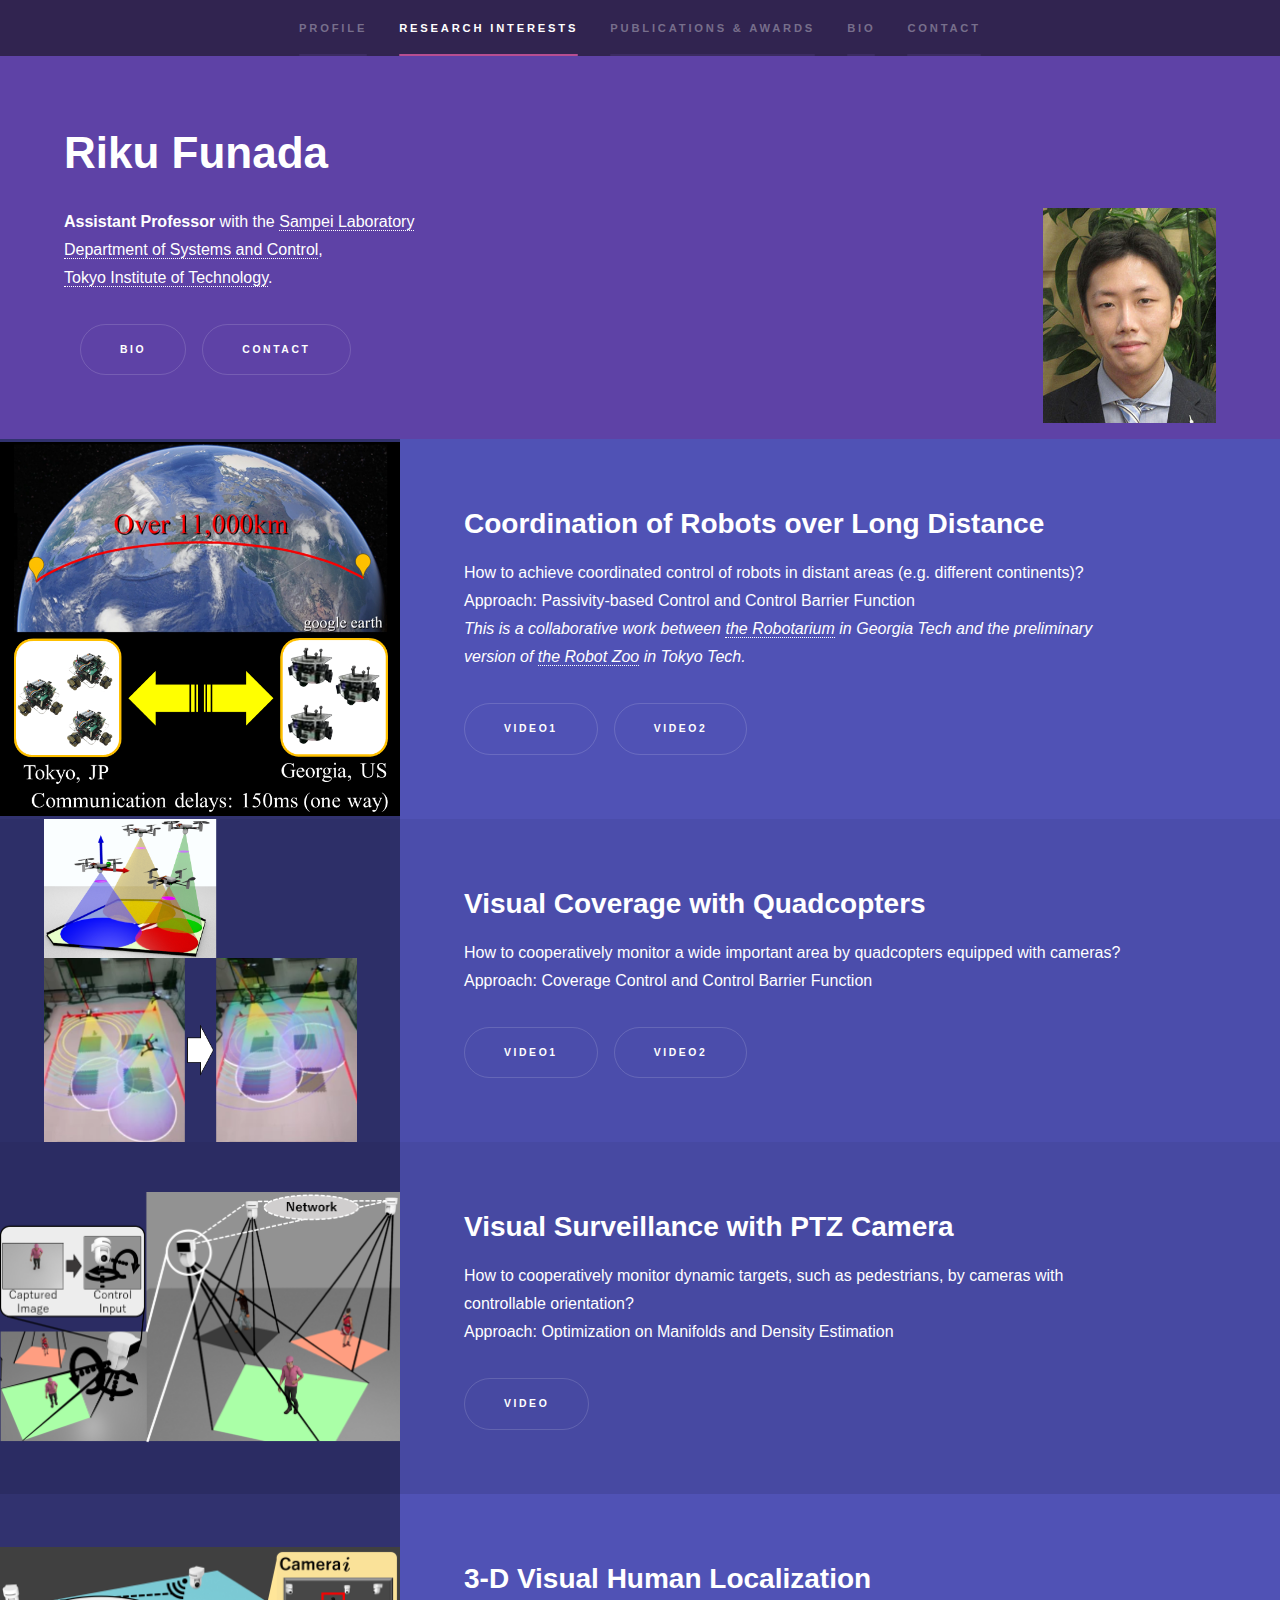
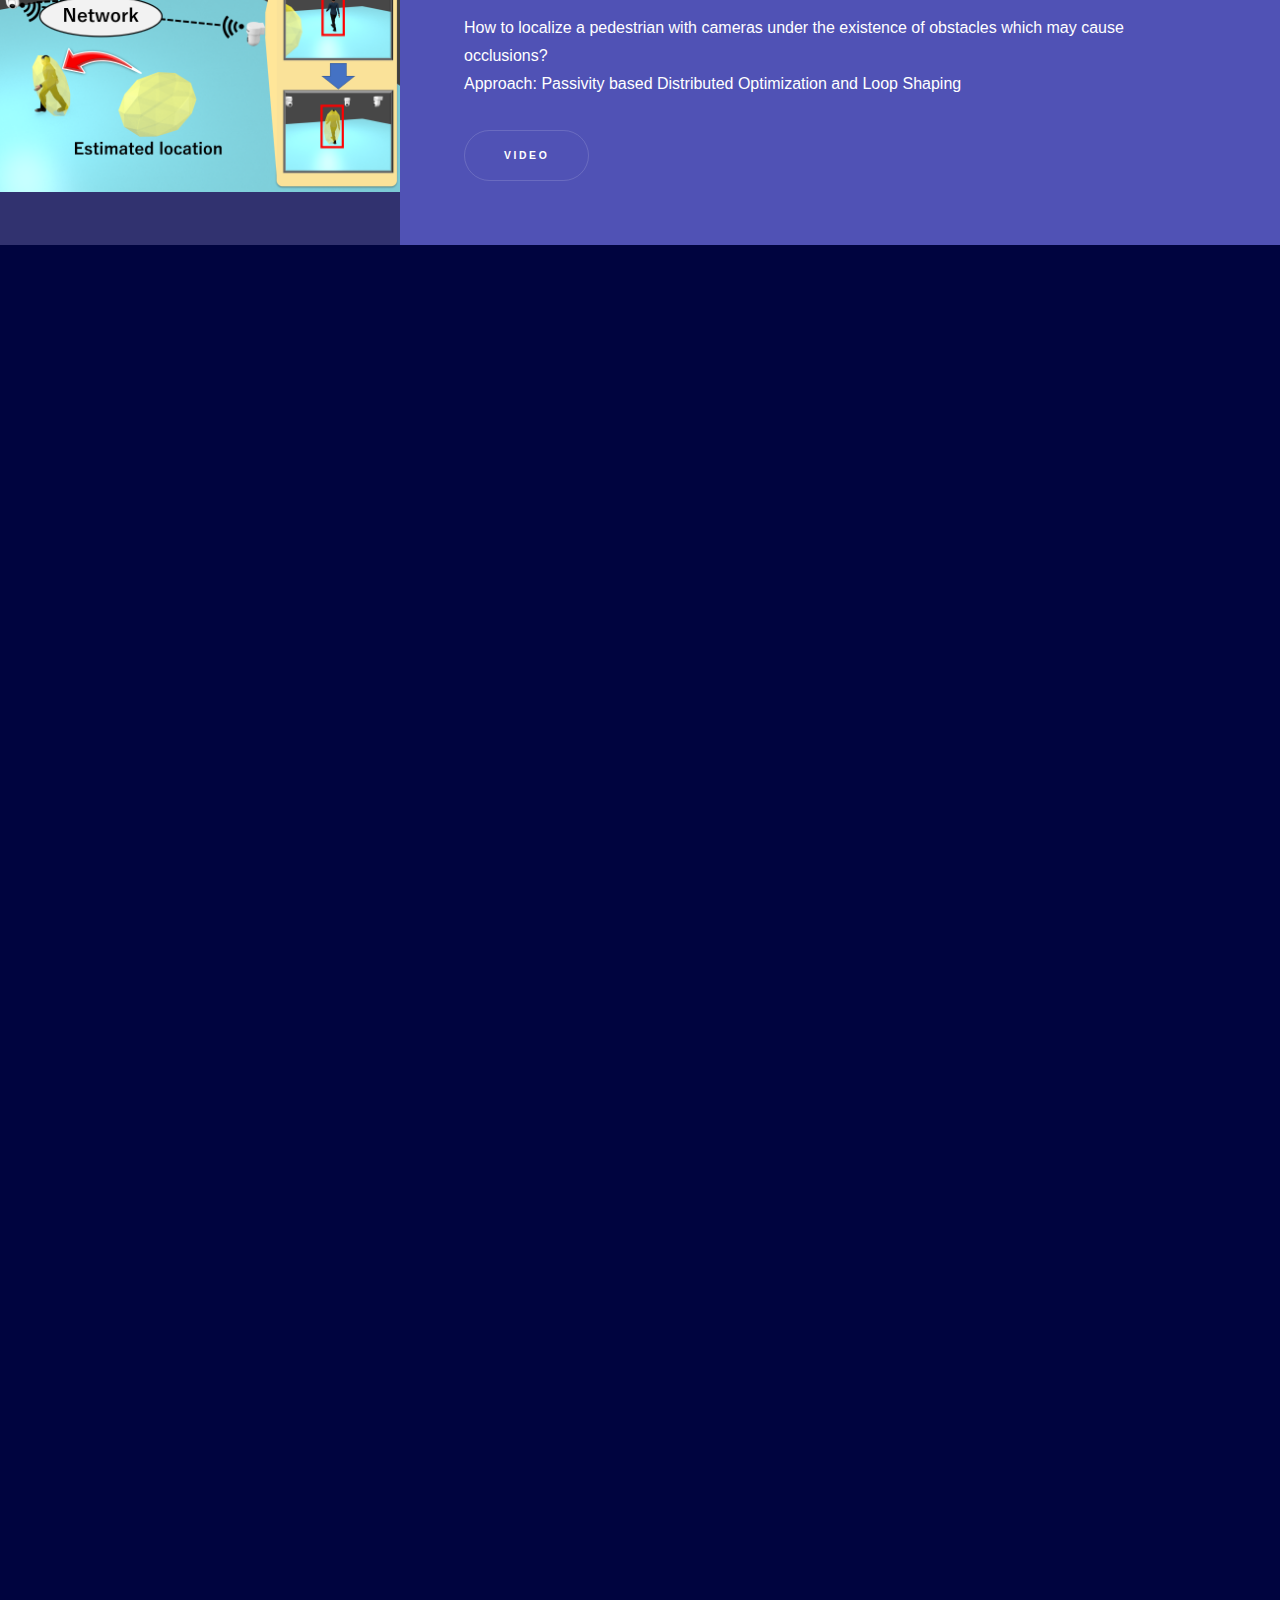
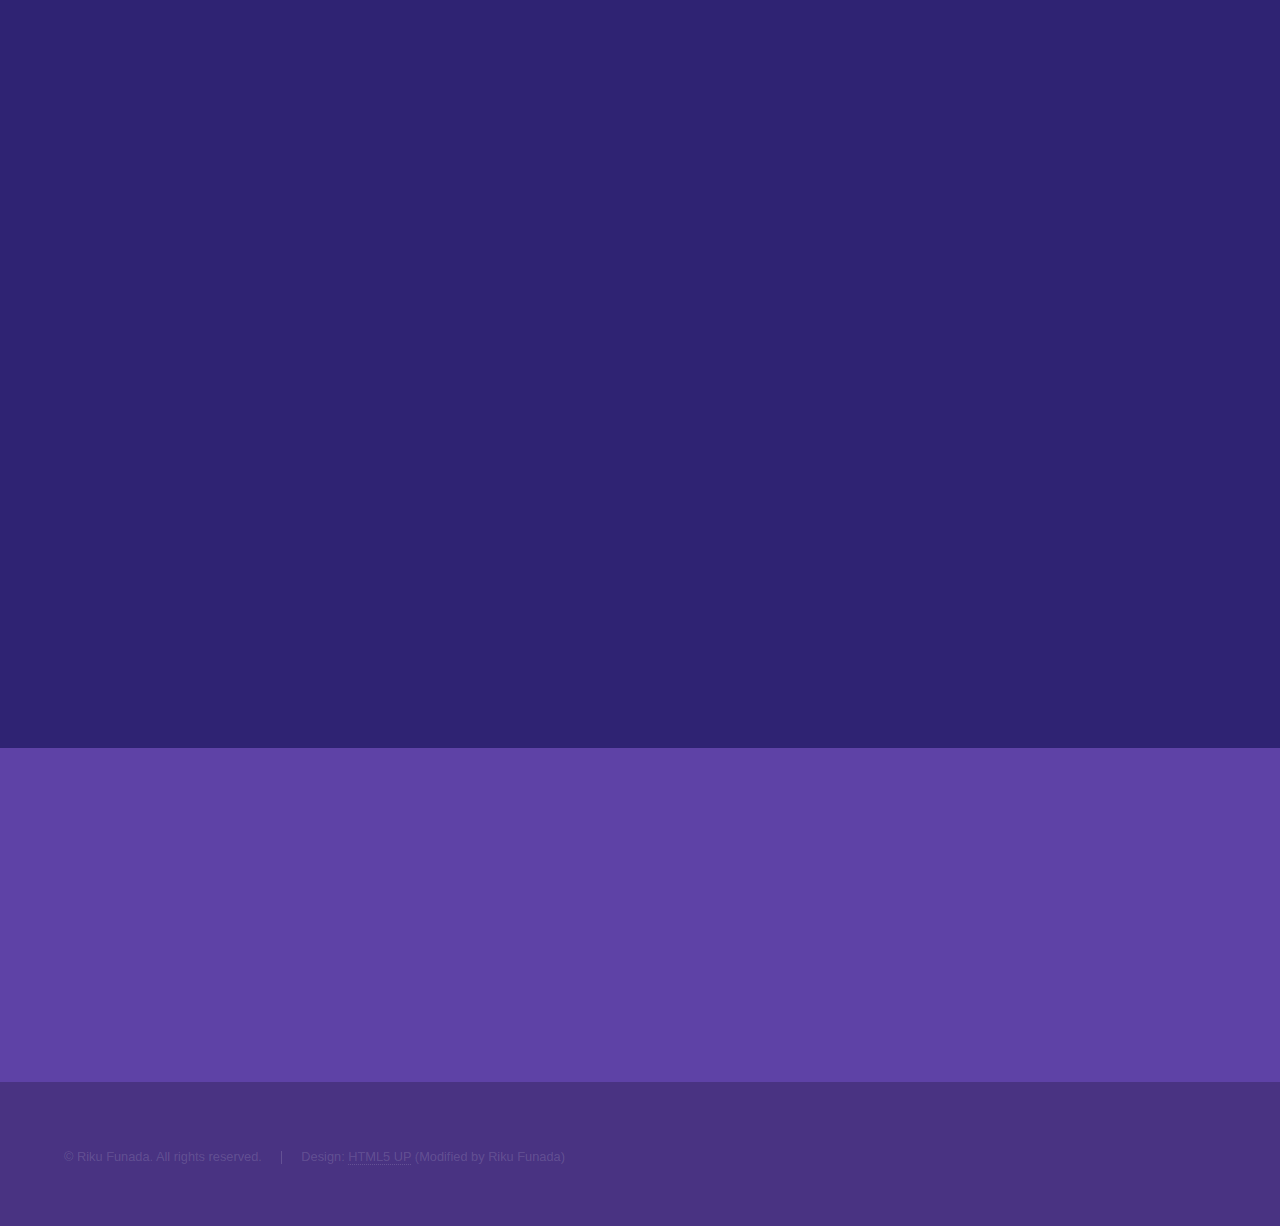
==== commit 8cdf3128: "Add files via upload" ====
--- a/index_ja.html
+++ b/index_ja.html
@@ -391,7 +391,7 @@
 									from 2021-08-30 to 2023-03-31.
 									</li>
 									<li>
-									東京工業大学 助教インセンティブ研究費 (PI: <span class="uReference">Riku Funada</span>): 合理的不注意性を有した実時間計測戦略に基づく経路追従手法の提案<br />
+									東京工業大学 工学院 助教インセンティブ研究費 (PI: <span class="uReference">Riku Funada</span>): 合理的不注意性を有した実時間計測戦略に基づく経路追従手法の提案<br />
 									from 2021-09-01 to 2022-03-31.
 									</li>
 									<li>
@@ -404,6 +404,10 @@
 							<h2>Scholarships & Awards</h2>
 							<p>
 								<ol class="publication" reversed>
+									<li>
+									東京工業大学 工学院 若手奨励賞<br />
+									(November, 2023)
+									</li>
 									<li>
 									Control Division Young Author’s Award: Fundamental Area<br />
 									(March, 2023)
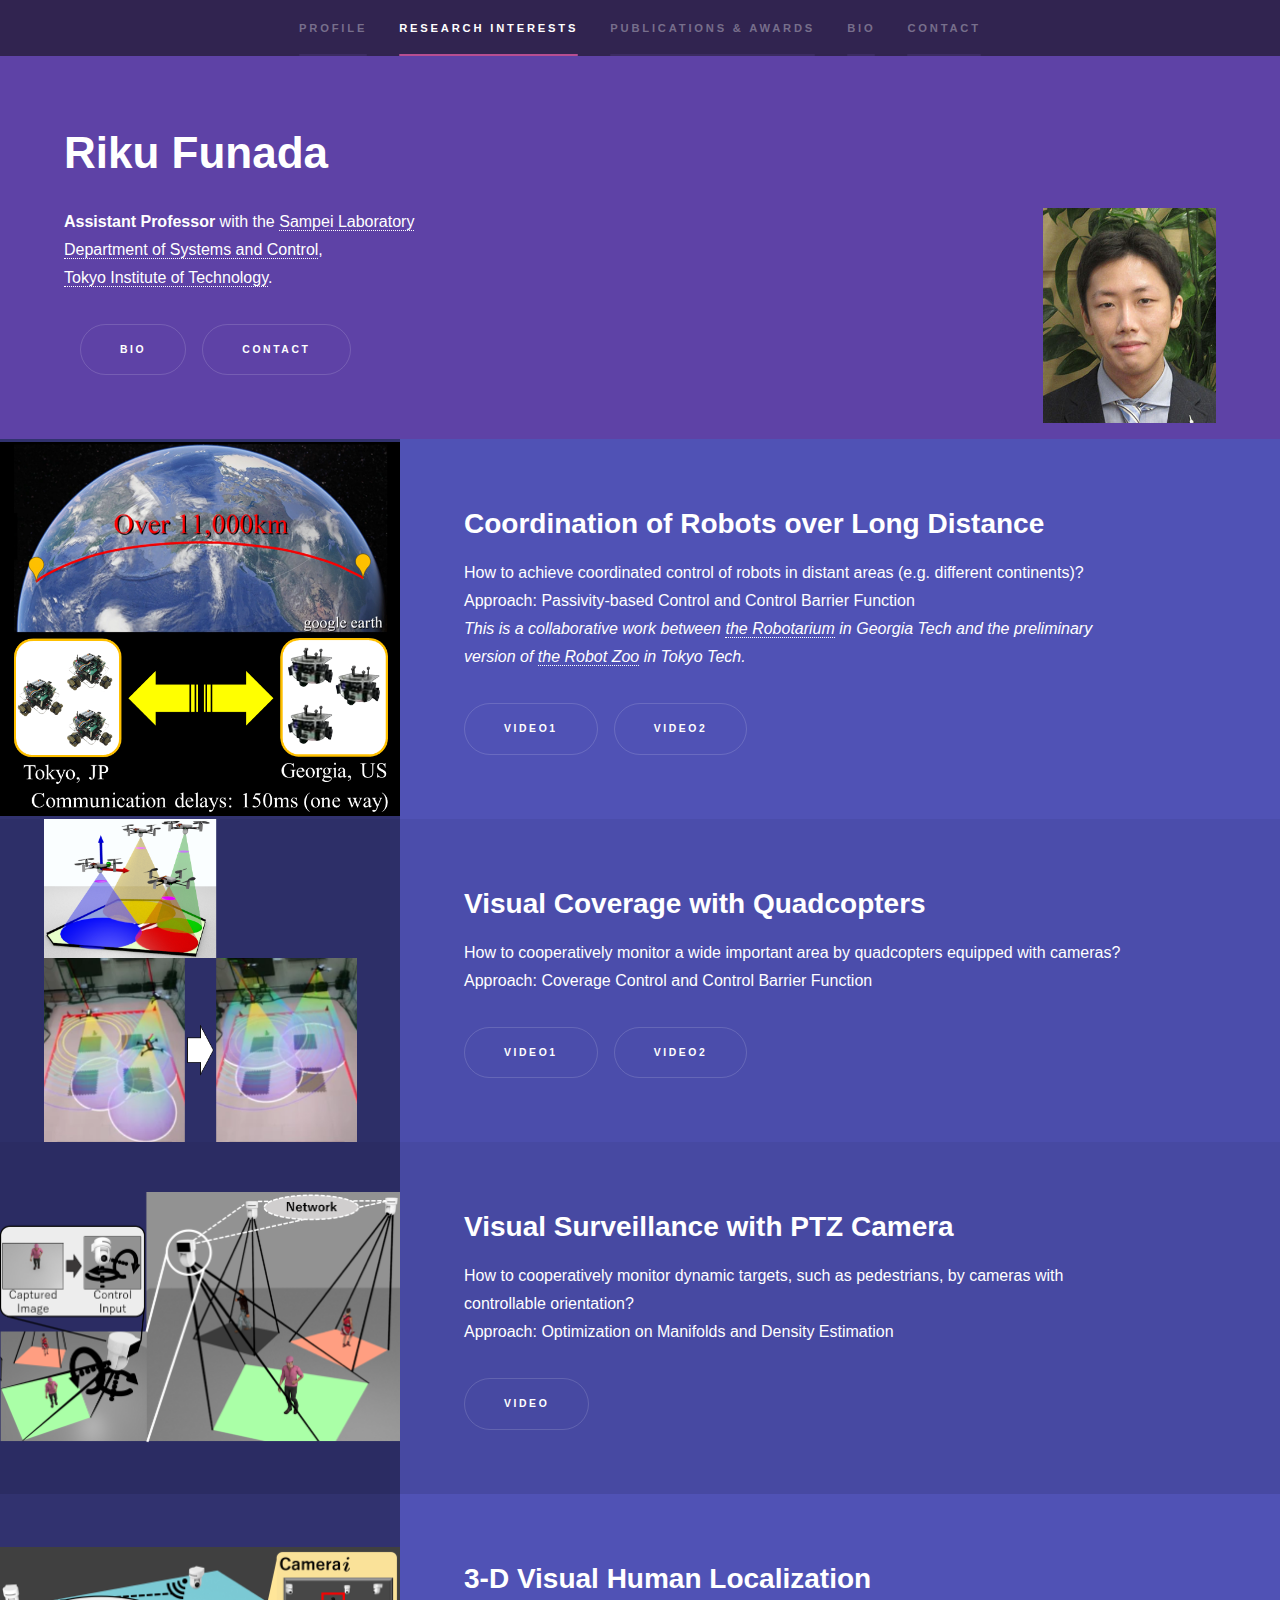
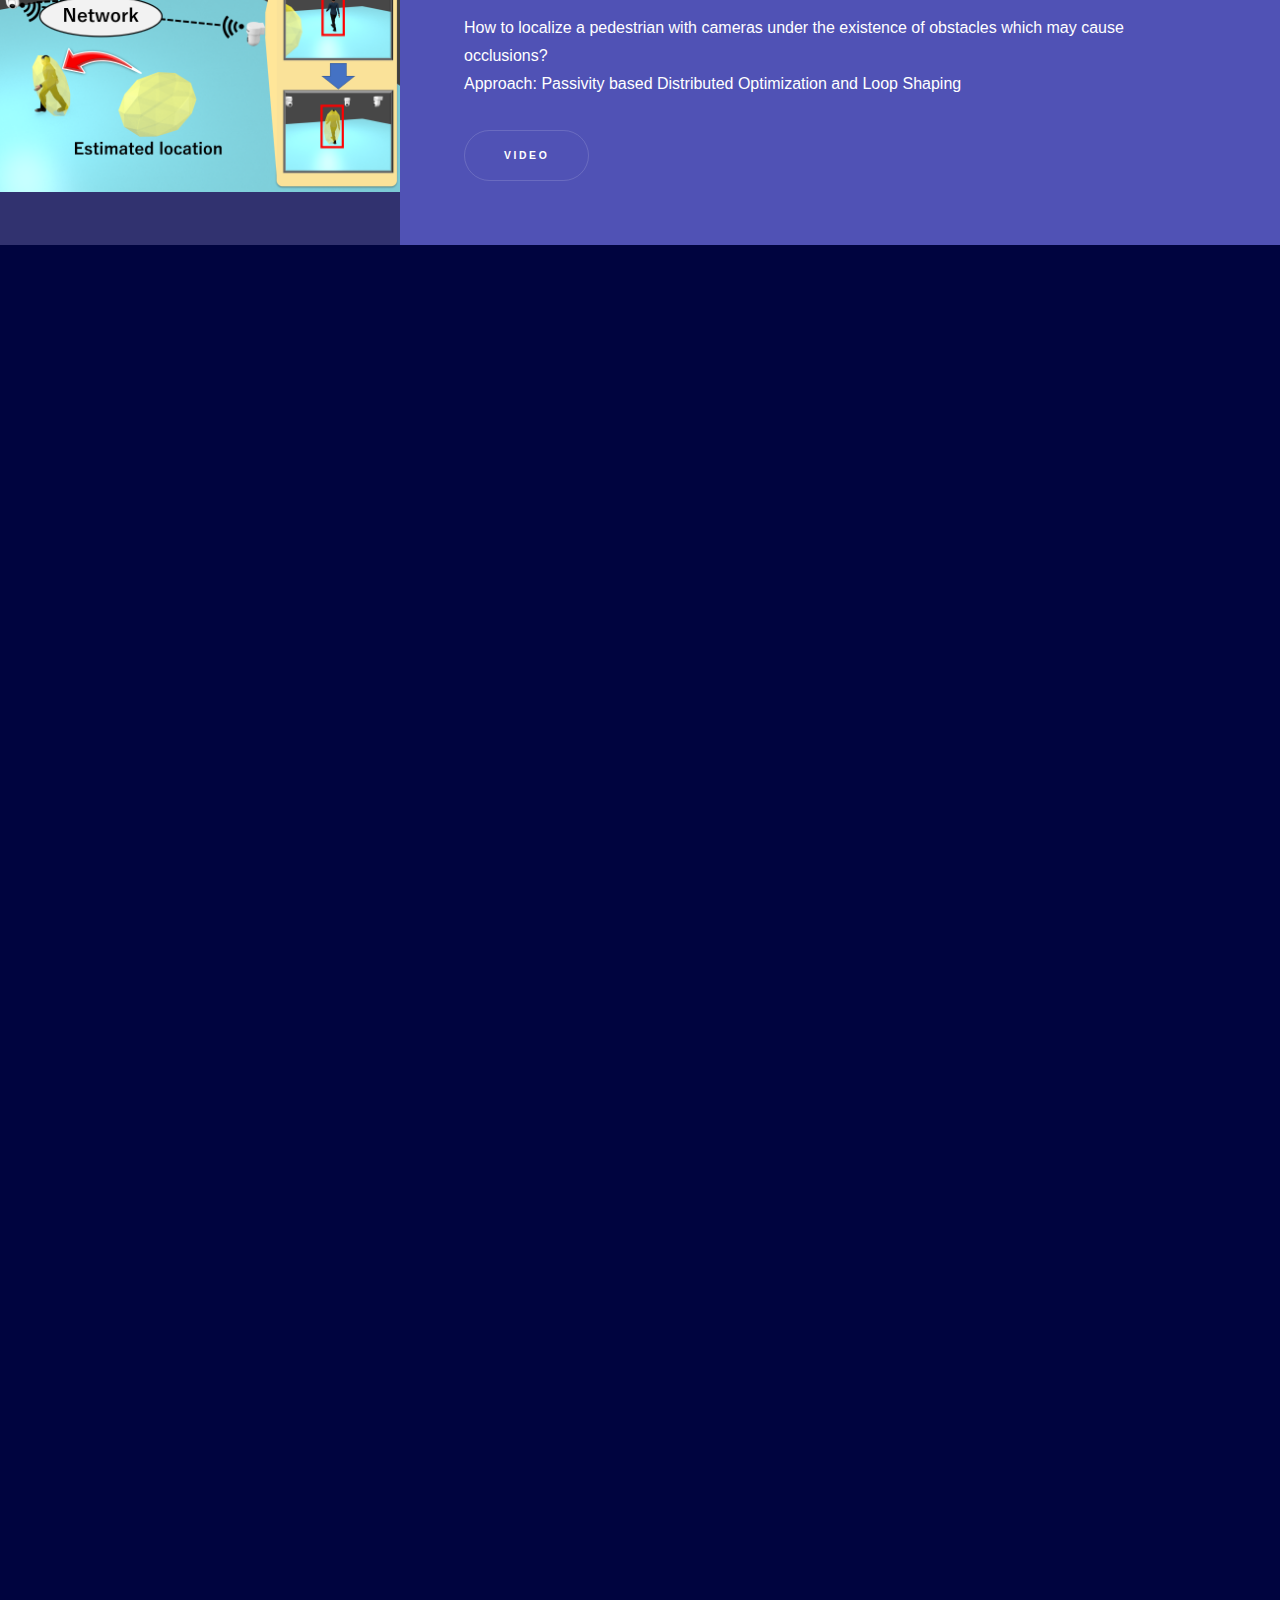
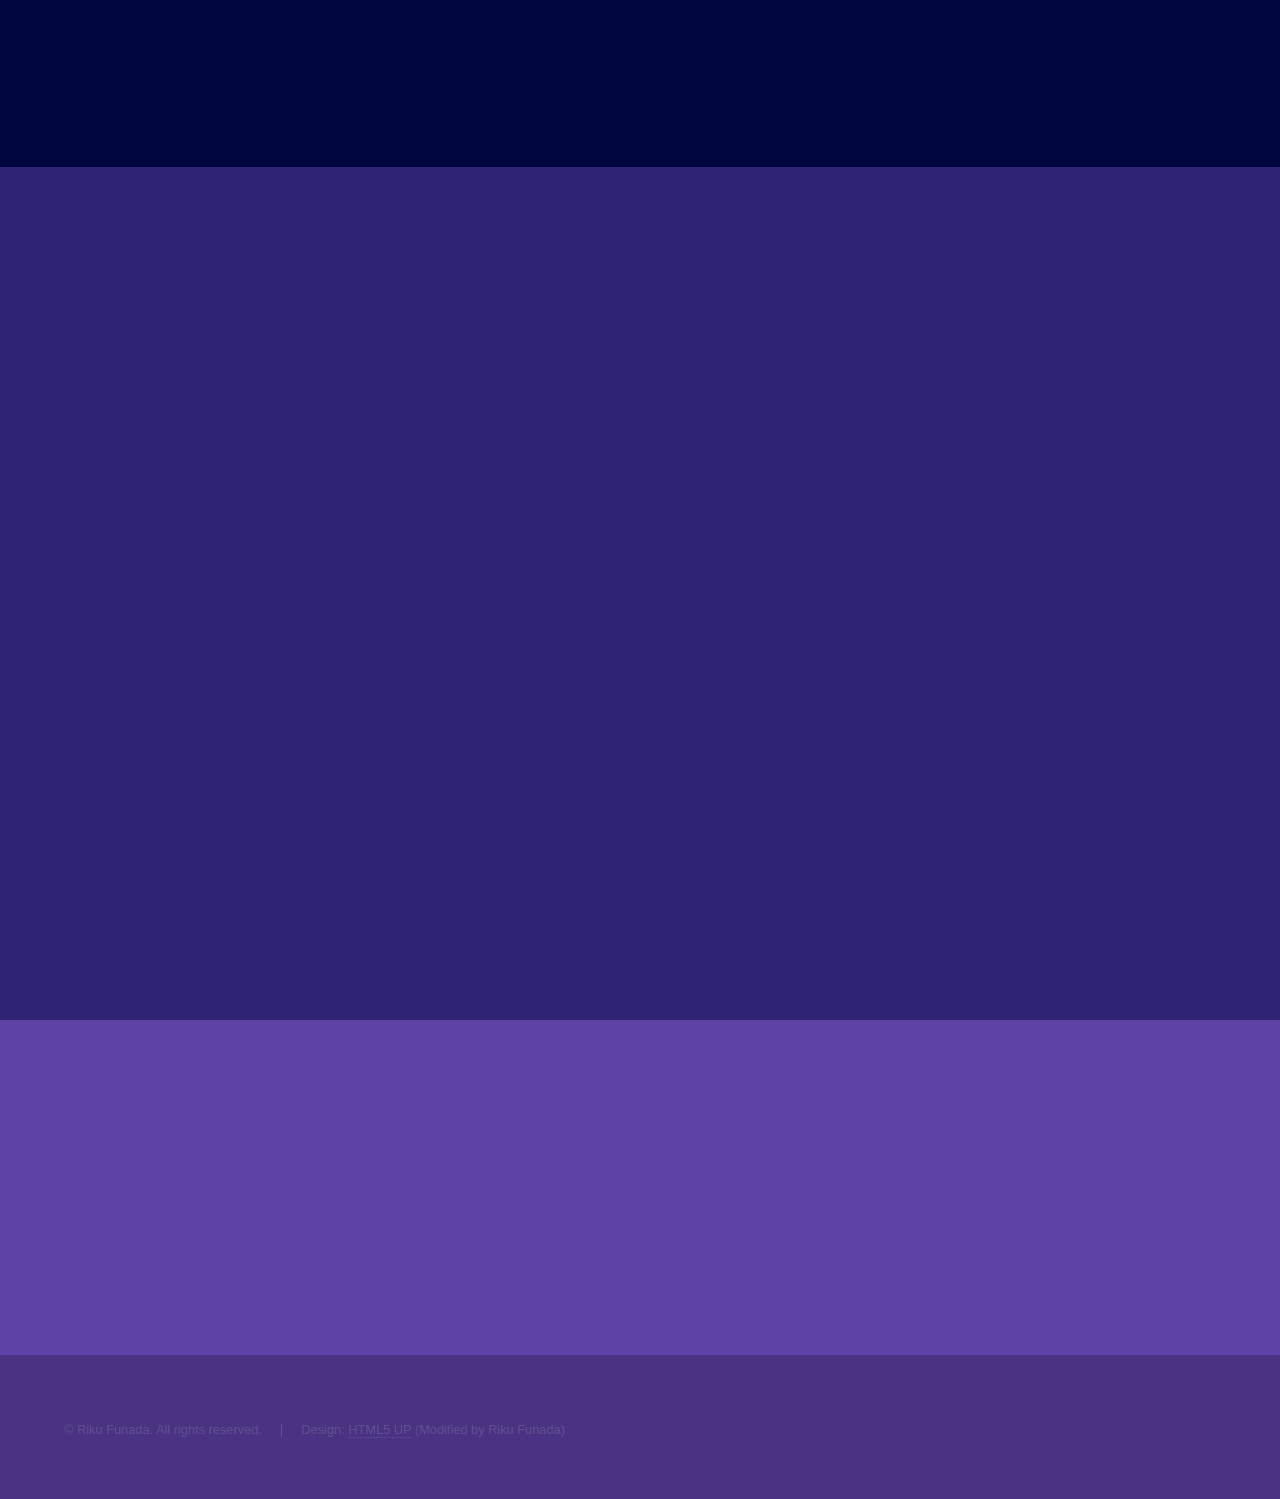
==== commit 2780307f: "Add files via upload" ====
--- a/index_ja.html
+++ b/index_ja.html
@@ -124,7 +124,7 @@
 					<section id="Publication" class="wrapper style3 fade-up">
 						<div class="inner">
 							<h2>Publications</h2>
-							<p><b>Journal Paper</b>
+							<p><b>Journal Paper（論文）</b>
 								<!-- ol の余白設定はmain.cssの2597行らへんに書いてある　-->
 								<ol class="publication" reversed>
 									<li>
@@ -222,7 +222,7 @@
 									</li> 
 								</ol>
 							</p>
-							<p><b>International Conference Paper</b>
+							<p><b>International Conference Papers (国際会議論文)</b>
 								<ol class="publication" reversed>
 									<li>
 										K. Nishimoto, Y. Onishi, <span class="uReference">R. Funada</span> and M. Sampei<br />						
@@ -332,9 +332,26 @@
 									</li>
 								</ol>
 							</p> 
-							
-
-							<p><b>Invited Talk</b>
+
+
+							<p><b>Invited Papers（招待論文・解説）</b>
+								<ol class="publication" reversed>
+									<li>
+										<span class="uReference">舩田陸</span>, 山内淳矢, 畑中健志<br />						
+										"制御バリア関数を用いた制約付きマルチロボット制御"<br />
+										<i>システム/制御/情報</i>, submitted, 2024.<br />
+										<!--(<a href="https://doi.org/10.1016/j.ifacol.2023.10.1417" target="_blank">Doi: 10.1016/j.ifacol.2023.10.1417</a>)-->
+									</li>
+									<li>
+										<span class="uReference">舩田陸</span>, 永原正章<br />						
+										"ハイブリッド会議運営の実際"<br />
+										<i>計測と制御</i>, to be appeared, 2024.<br />
+										<!--(<a href="https://doi.org/10.1016/j.ifacol.2023.10.1417" target="_blank">Doi: 10.1016/j.ifacol.2023.10.1417</a>)-->
+									</li>
+								</ol>
+							</p>
+
+							<p><b>Invited Talk（招待講演）</b>
 								<ol class="publication" reversed>
 									<li>
 										<span class="uReference">舩田陸</span>, "安全性を保証した移動ロボットの制御," 東工大×Denso ITLab共同研究講座及び合同研究会, 2023年3月29日.
@@ -352,7 +369,7 @@
 
 							</p> 
 
-							<p><b>Others</b>
+							<p><b>Others（その他）</b>
 								<ol class="publication" reversed>
 									<li>
 										Co-Editor of the special issue: <br />
@@ -375,7 +392,7 @@
 
 							</p> 
 
-							<h2>Projects</h2>
+							<h2>Projects（研究助成）</h2>
 							<p>
 								<ol class="publication" reversed>
 									<li>
@@ -401,7 +418,7 @@
 								</ol>
 							</p>	
 
-							<h2>Scholarships & Awards</h2>
+							<h2>Scholarships & Awards（受賞）</h2>
 							<p>
 								<ol class="publication" reversed>
 									<li>
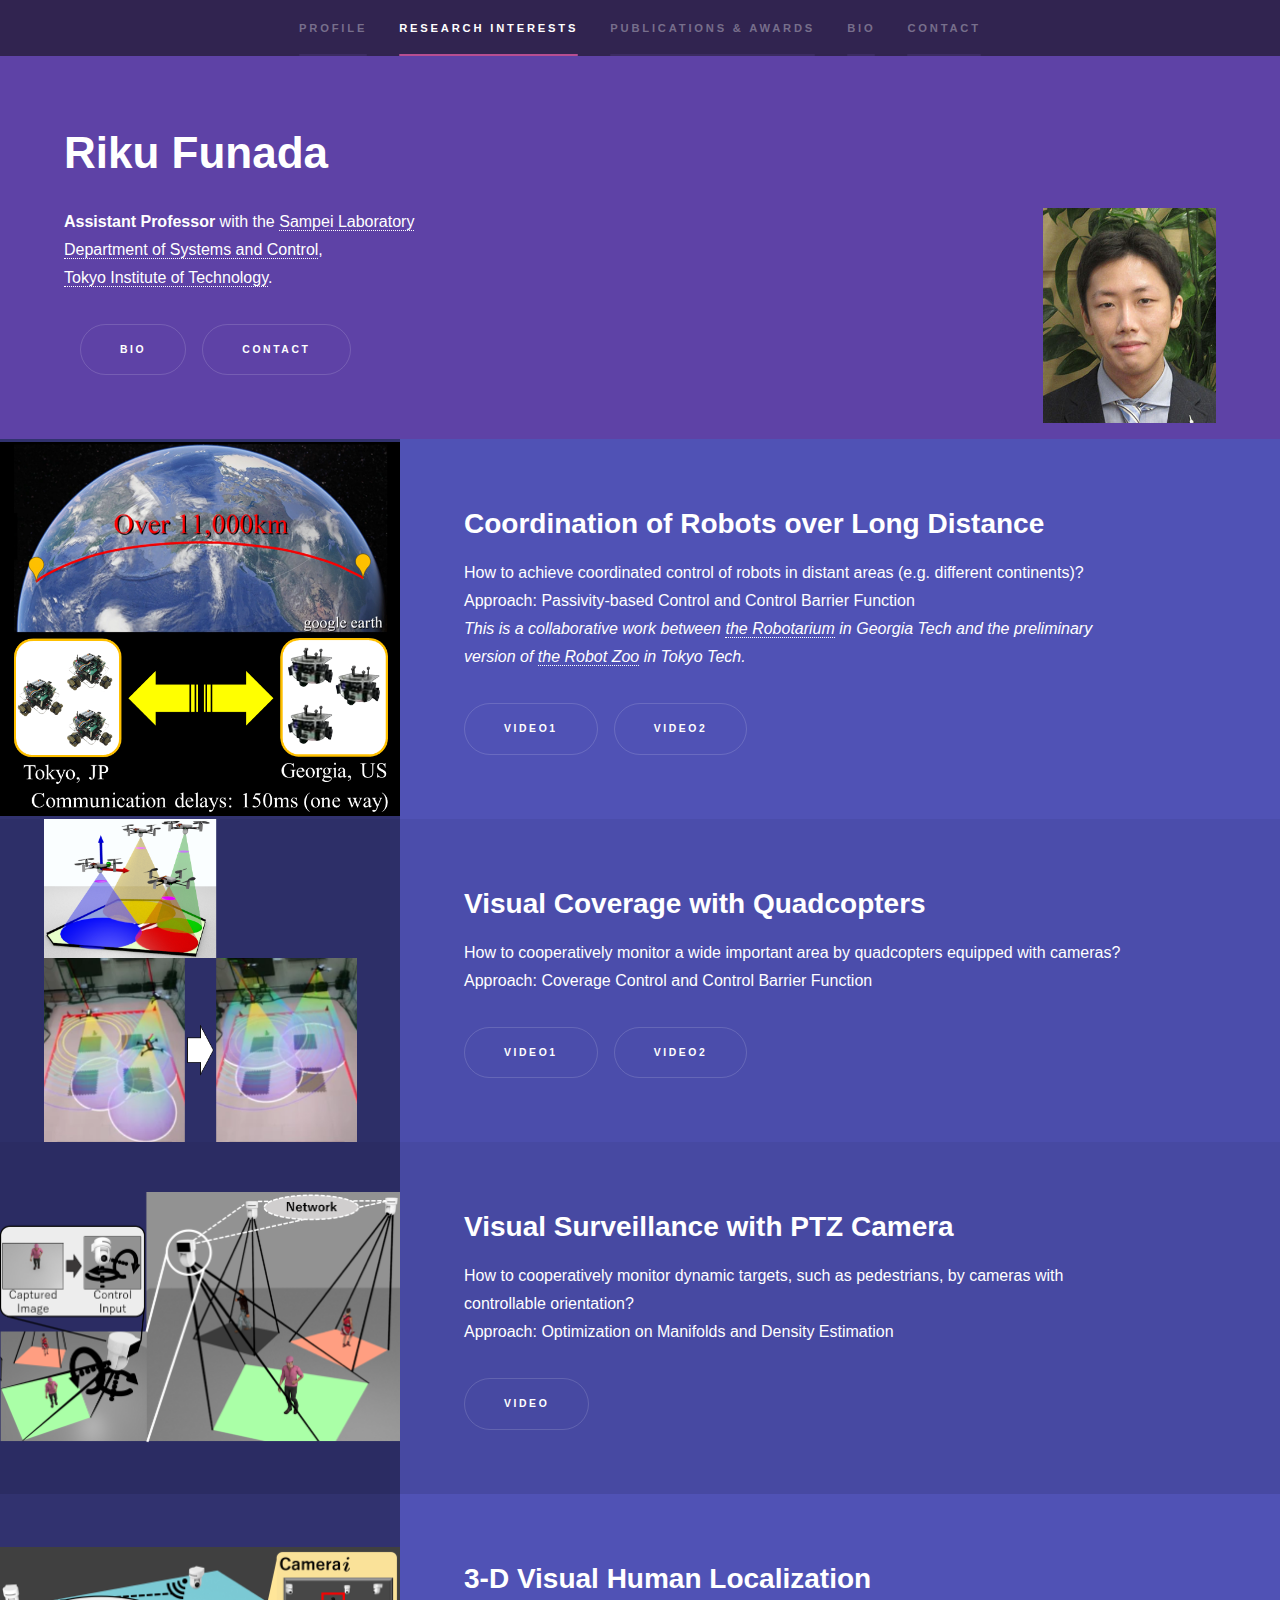
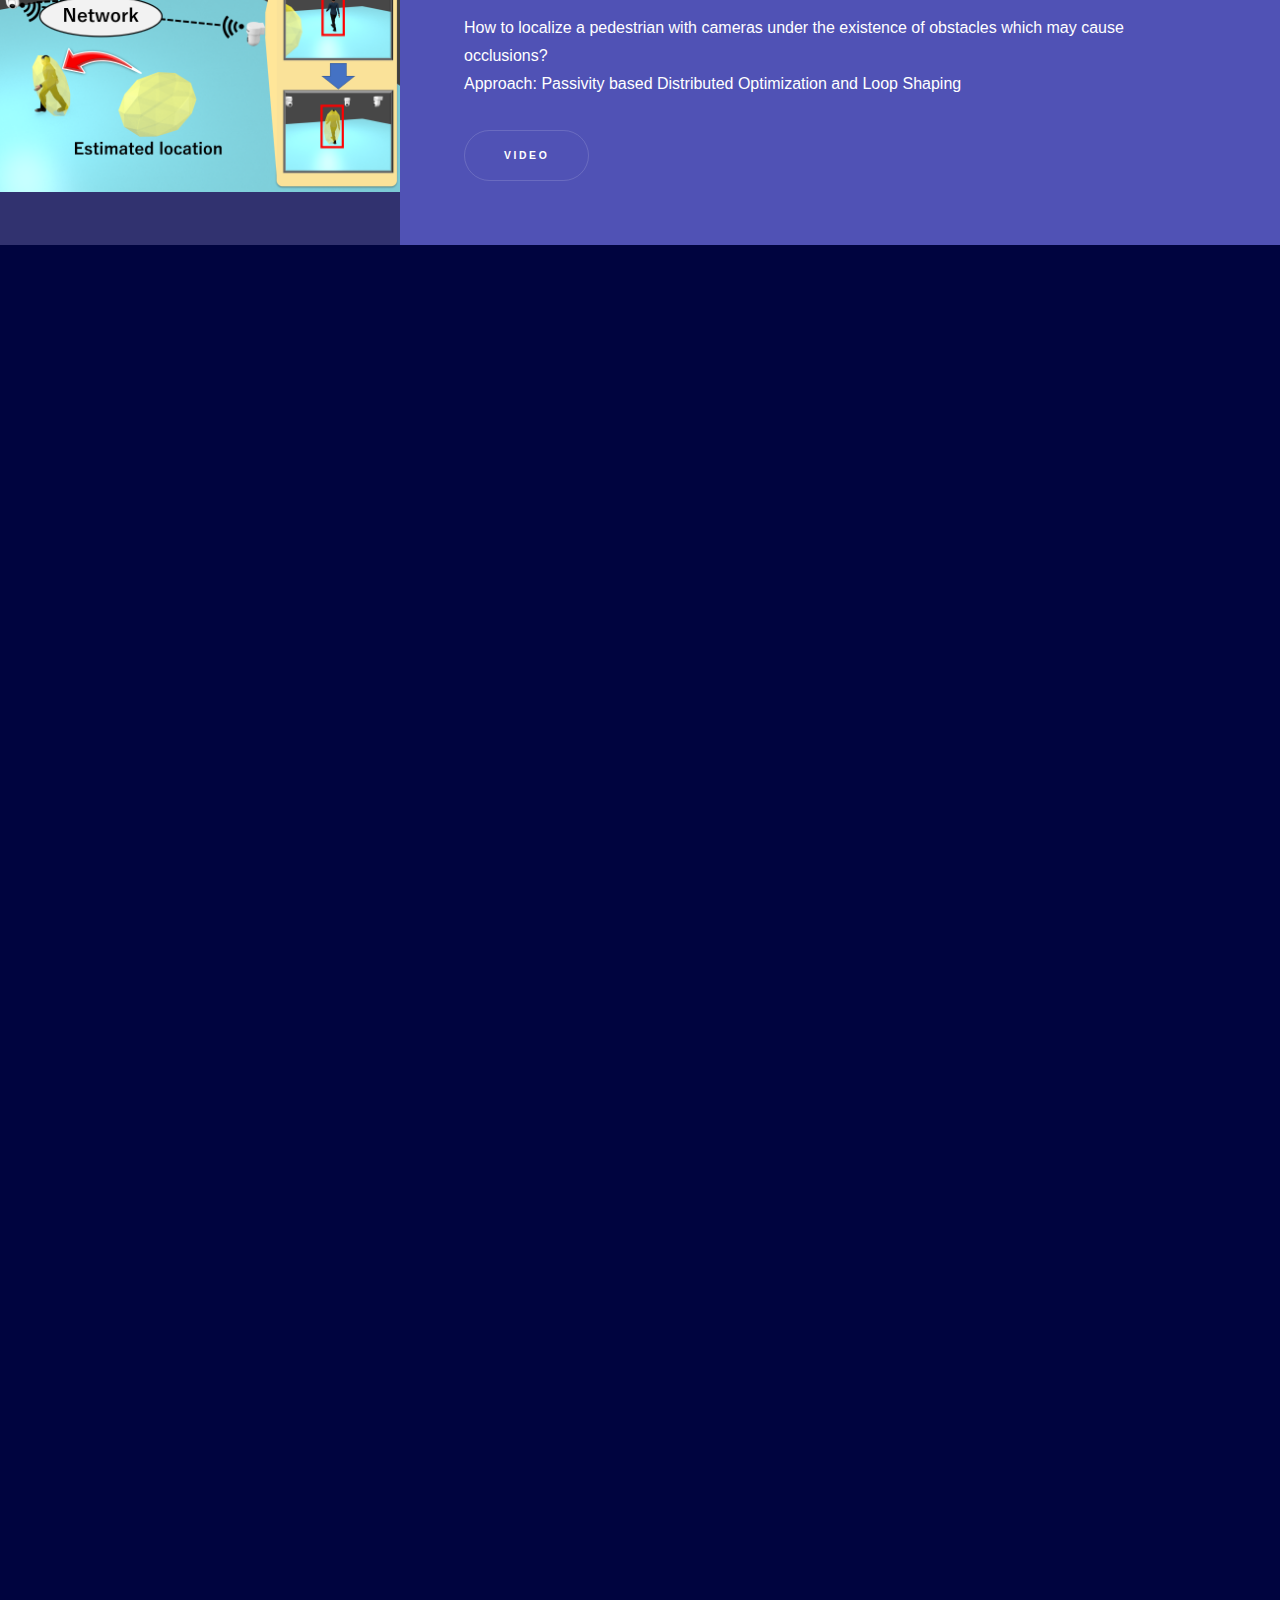
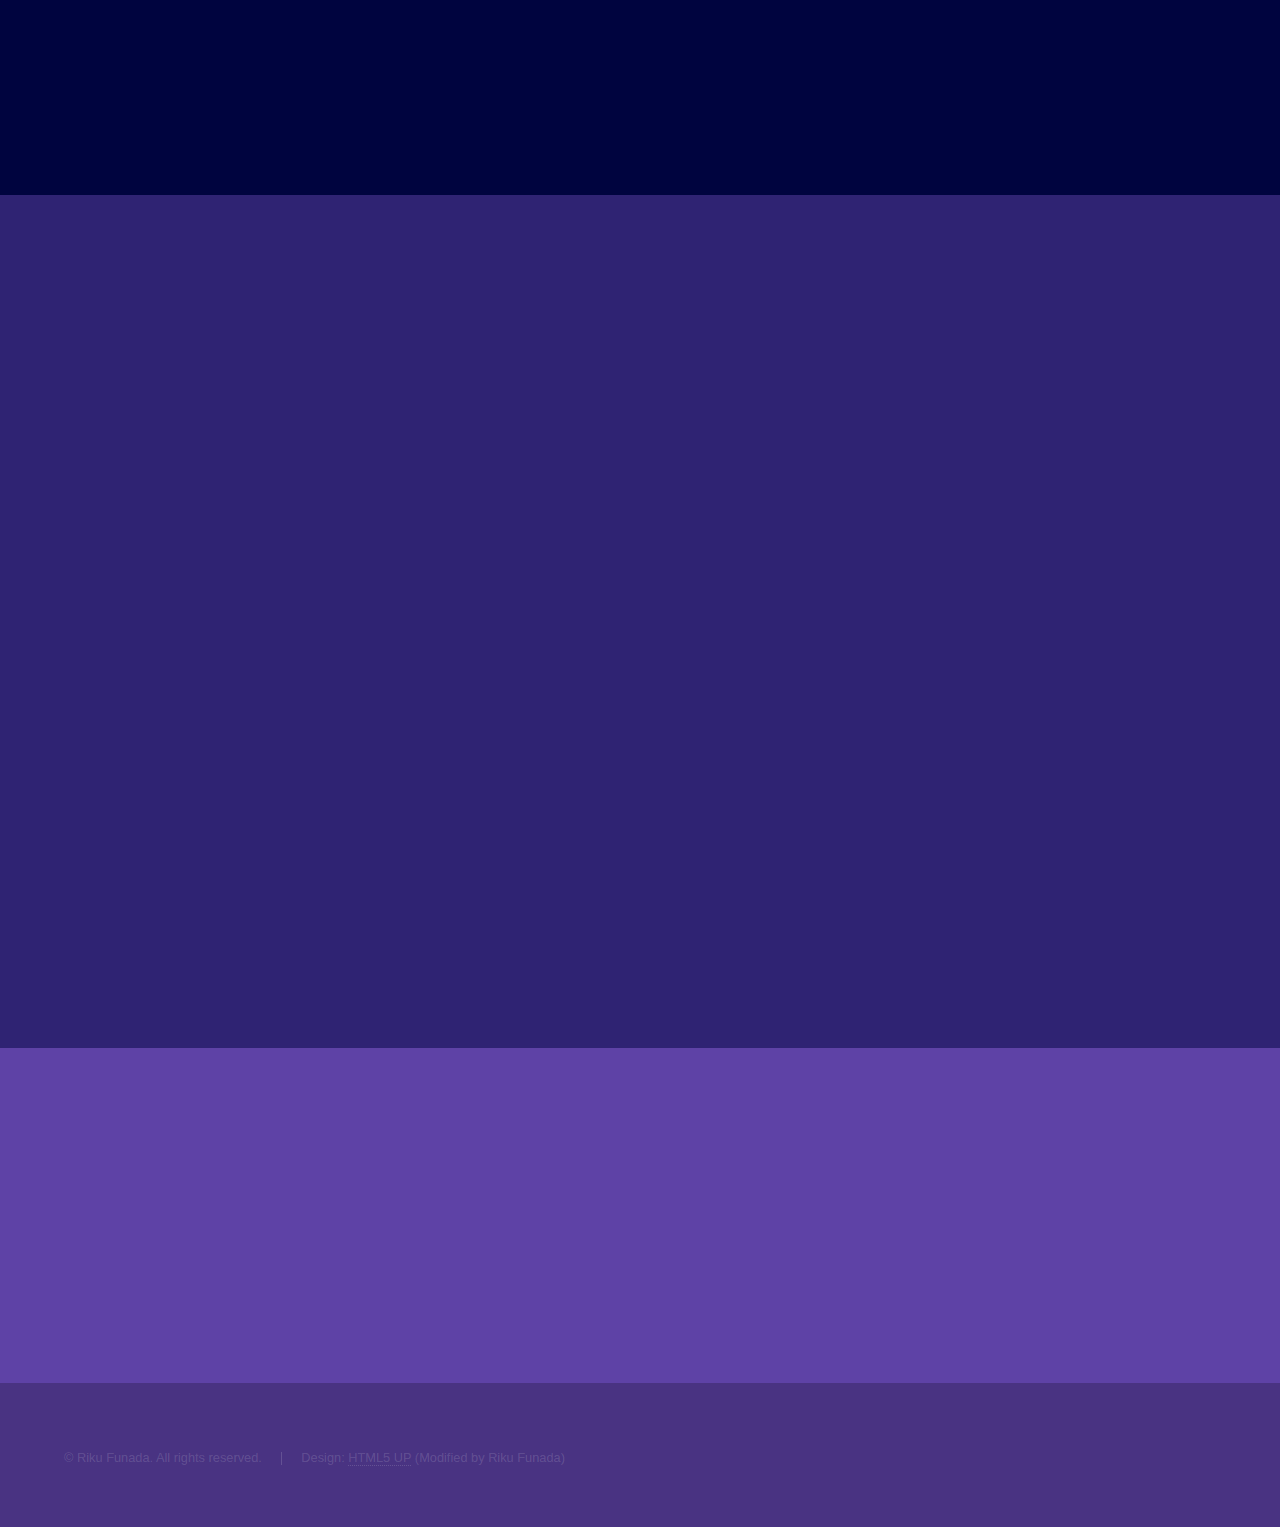
==== commit 91831019: "Add files via upload" ====
--- a/index_ja.html
+++ b/index_ja.html
@@ -237,9 +237,9 @@
 										<!--(<a href="https://doi.org/10.1016/j.ifacol.2023.10.1417" target="_blank">Doi: 10.1016/j.ifacol.2023.10.1417</a>)-->
 									</li>
 									<li>
-										T Ito, <span class="uReference">R. Funada</span>, and M Sampei
+										T Ito, <span class="uReference">R. Funada</span>, and M Sampei<br />	
 										"Design and Control of a VTOL Aerial Vehicle Tilting its Rotors only with Rotor Thrusts and a Passive Joint"<br />
-										<i>Proc. the 8th IFAC Conf. Nonlinear Model Predictive Control</i>, to be presented, 2024.<br />
+										<i>Proc. the 22nd European Control Conference</i>, to be presented, 2024.<br />
 										<!--(<a href="https://doi.org/10.1016/j.ifacol.2023.10.1417" target="_blank">Doi: 10.1016/j.ifacol.2023.10.1417</a>)-->
 									</li>
 									<li>
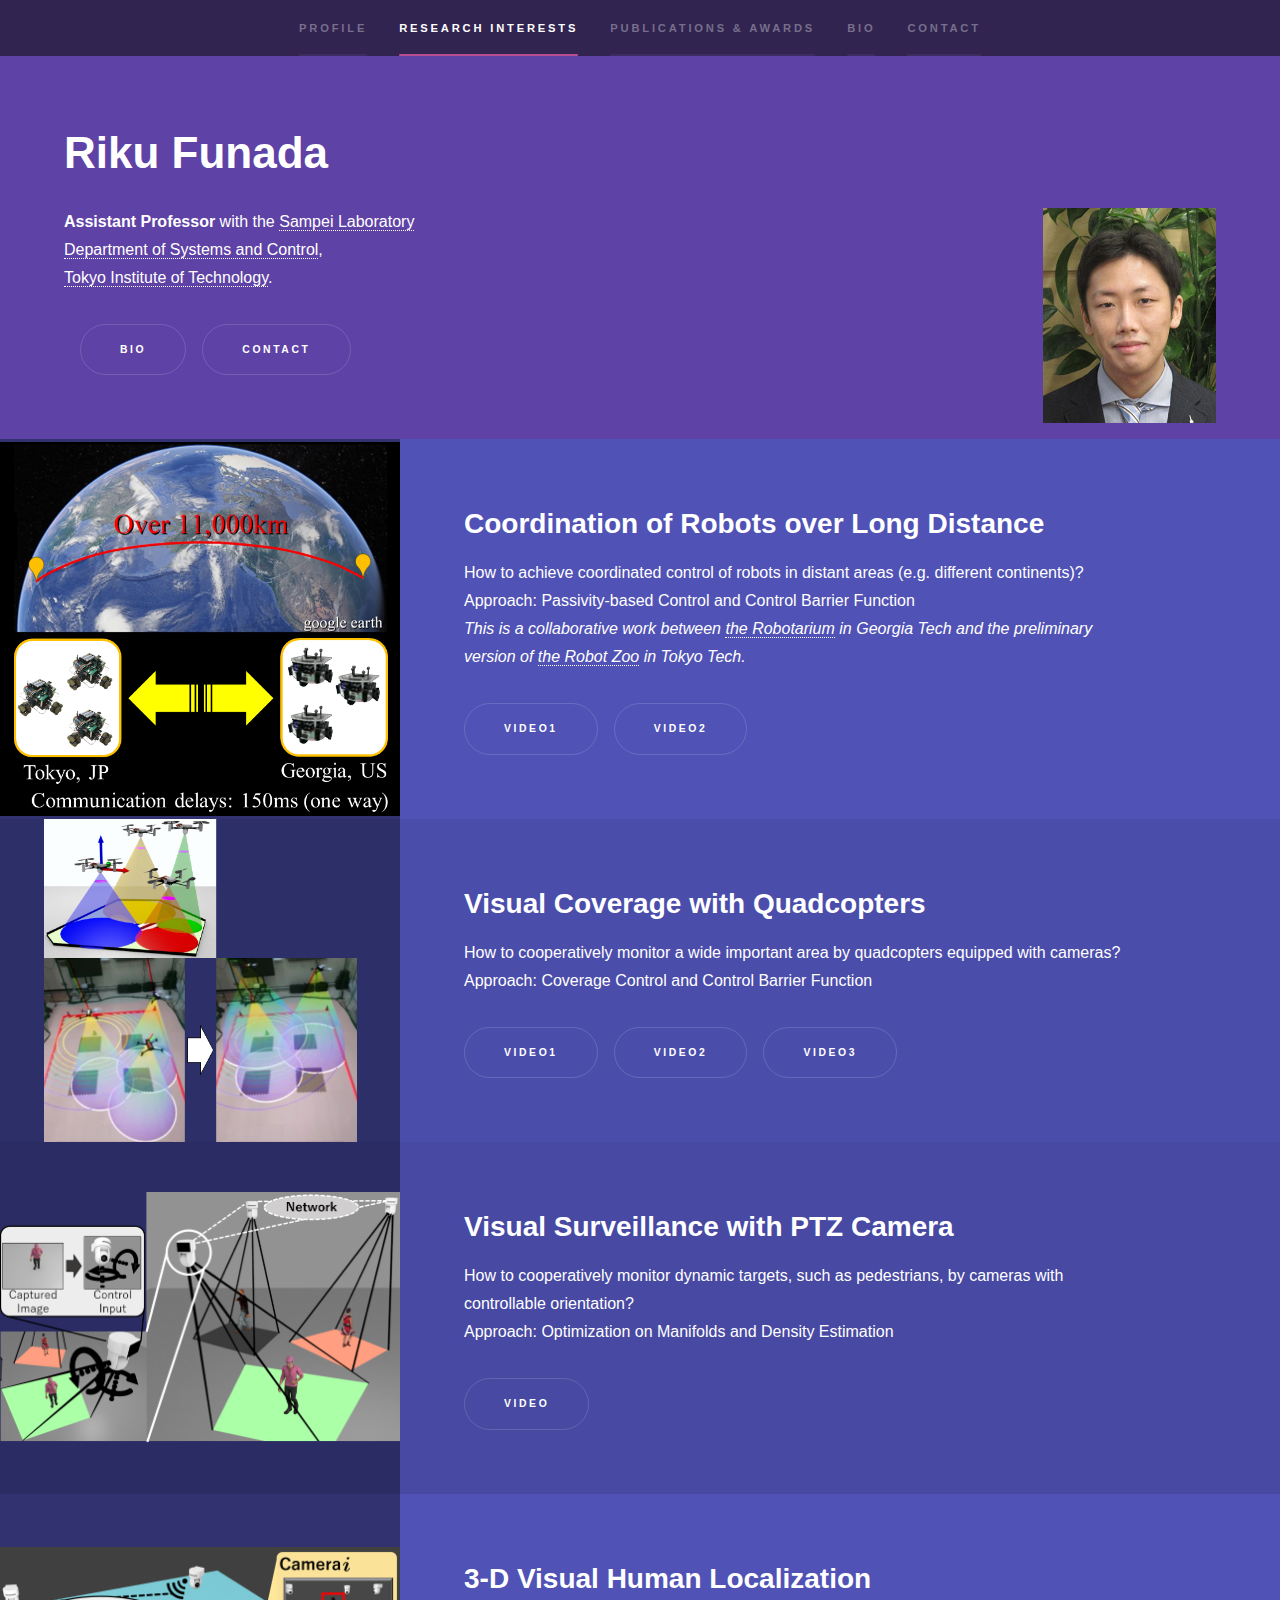
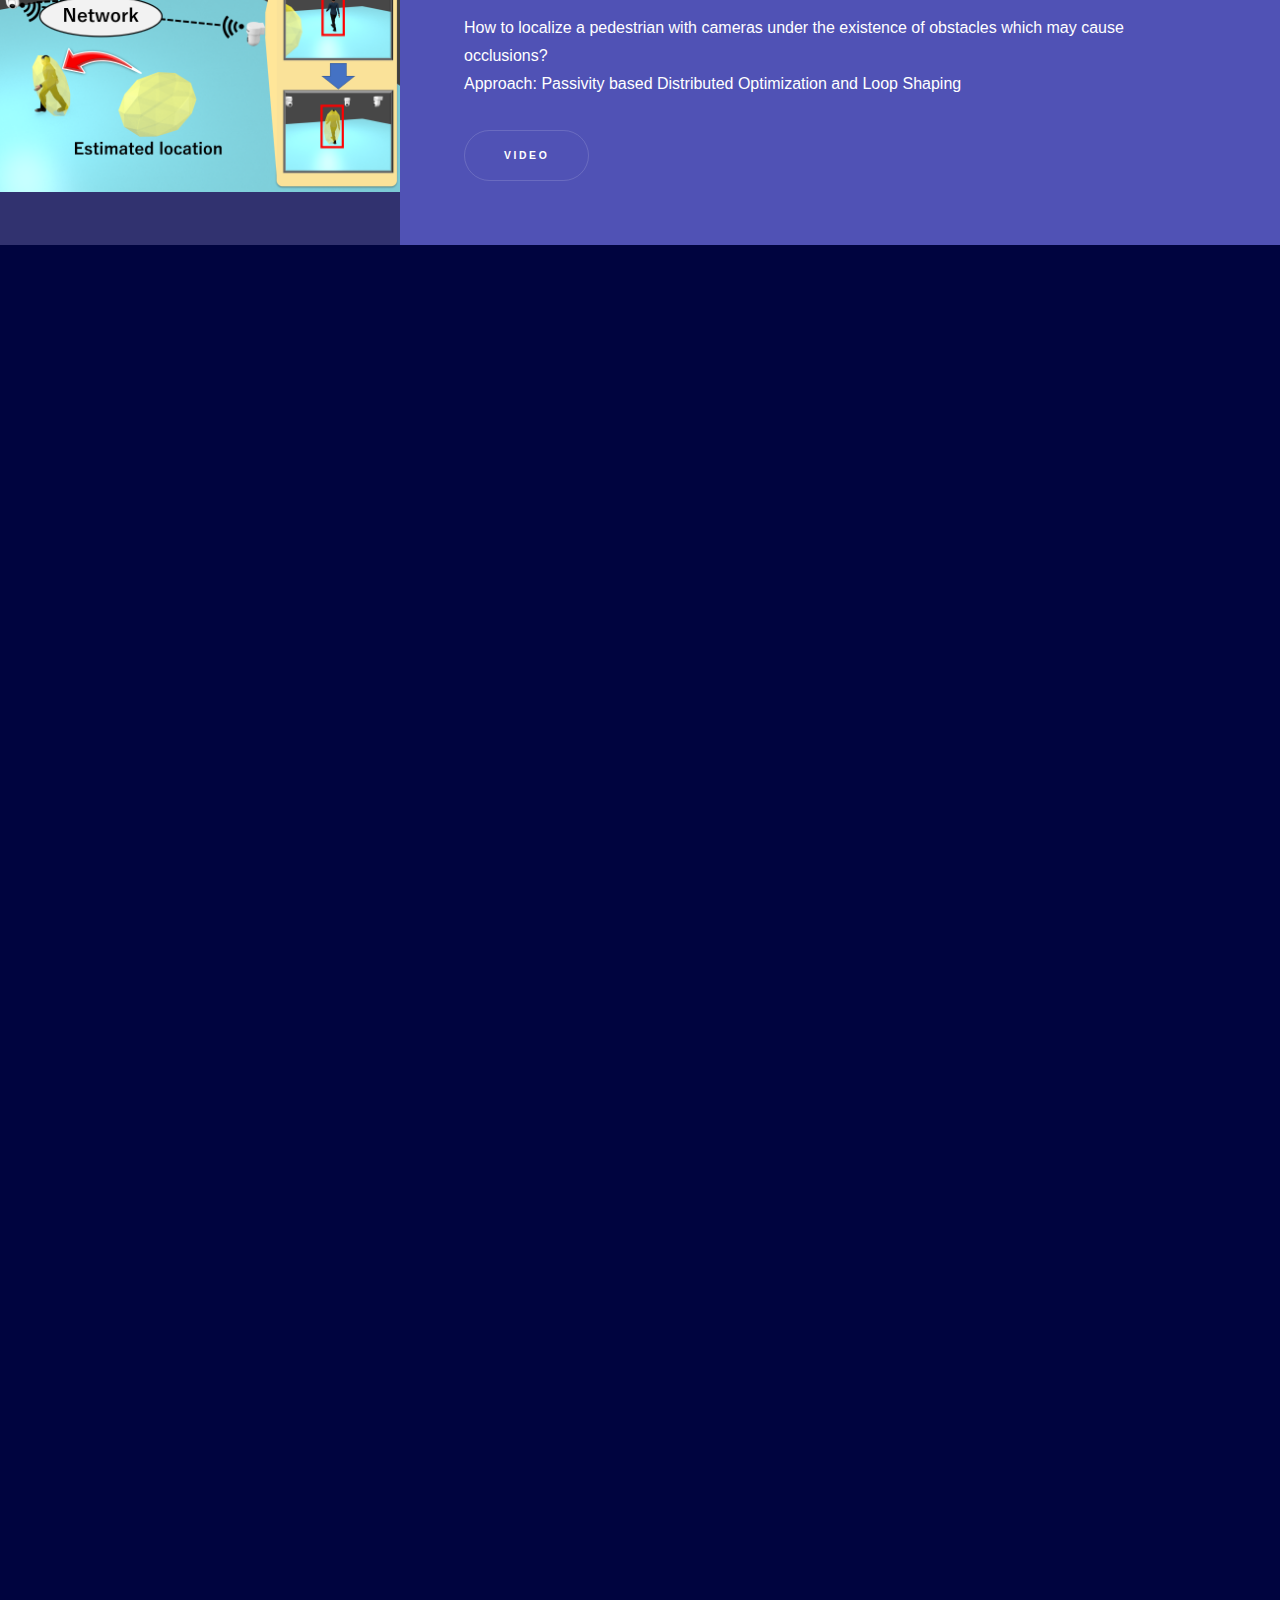
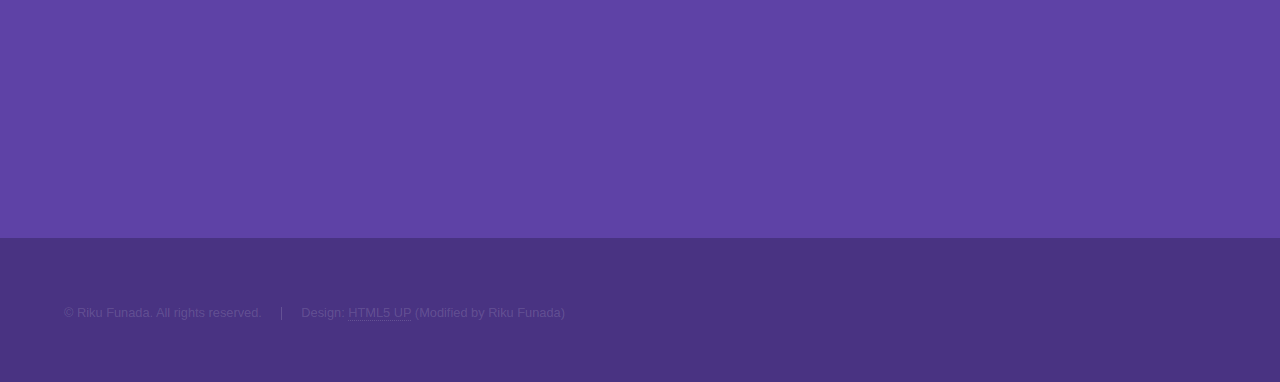
==== commit 5156f3fd: "Add files via upload" ====
--- a/index_ja.html
+++ b/index_ja.html
@@ -86,8 +86,9 @@
 										Approach: Coverage Control and Control Barrier Function
 									</p>
 									<ul class="actions">
-										<li><a href="https://www.youtube.com/watch?v=NQmyLJbywmw" class="button" target="_blank">Video1</a></li>
-										<li><a href="https://www.youtube.com/watch?v=sT3u5bm8FLU" class="button" target="_blank">Video2</a></li>
+										<li><a href="https://ieeexplore.ieee.org/abstract/document/10374239/media#media" class="button" target="_blank">Video1</a></li>
+										<li><a href="https://www.youtube.com/watch?v=NQmyLJbywmw" class="button" target="_blank">Video2</a></li>
+										<li><a href="https://www.youtube.com/watch?v=sT3u5bm8FLU" class="button" target="_blank">Video3</a></li>
 									</ul>
 								</div>
 							</div>
@@ -130,8 +131,8 @@
 									<li>
 										<span class="uReference">R. Funada</span>, K. Nishimoto, T. Ibuki and M. Sampei<br />
 										"Collision Avoidance for Ellipsoidal Rigid Bodies with Control Barrier Functions Designed from Rotating Supporting Hyperplanes"<br />
-										<i>IEEE Transactions on Control Systems Technology</i>, conditionally accepted, 2024.<br />
-										(<a href="https://arxiv.org/abs/2308.12073" target="_blank">The arXiv version is available here</a>)
+										<i>IEEE Transactions on Control Systems Technology</i>, Early Access, pp. 1-17, 2024.<br />
+										(Open Access from <a href="https://doi.org/10.1109/TCST.2024.3467809" target="_blank">DOI: 10.1109/TCST.2024.3467809</a>)
 									</li>
 									<li>
 										<span class="uReference">R. Funada</span>, M. Soliman, T. Ibuki and M. Sampei<br />
@@ -227,20 +228,20 @@
 									<li>
 										K. Nishimoto, Y. Onishi, <span class="uReference">R. Funada</span> and M. Sampei<br />						
 										"Controller Design for Linear Systems via Controllability Gramian Shaping"<br />
-										<i>Proc. the 8th IEEE Conf. Control Technology and Applications</i>, to be presented, 2024.<br />
-										<!--(<a href="https://doi.org/10.1016/j.ifacol.2023.10.1417" target="_blank">Doi: 10.1016/j.ifacol.2023.10.1417</a>)-->
+										<i>Proc. the 8th IEEE Conf. Control Technology and Applications</i>,pp. 832-838, 2024.<br />
+										(<a href="https://doi.org/10.1109/CCTA60707.2024.10666528" target="_blank">Doi: 10.1109/CCTA60707.2024.10666528</a>)
 									</li>
 									<li>
 										Y. Kataoka, <span class="uReference">R. Funada</span>, K. Uemura, J. Peterson, K. Saku, K. Sunagawa, M. Sampei, and J. Alexander<br />	
 										"Patient-specific Optimal Hemodynamic Control with Minimal Myocardial Oxygen Consumption"<br />
-										<i>Proc. the 8th IFAC Conf. Nonlinear Model Predictive Control</i>, to be presented, 2024.<br />
-										<!--(<a href="https://doi.org/10.1016/j.ifacol.2023.10.1417" target="_blank">Doi: 10.1016/j.ifacol.2023.10.1417</a>)-->
+										<i>Proc. the 8th IFAC Conf. Nonlinear Model Predictive Control</i>, IFAC-PapersOnline, vol. 58, No. 18, pp. 47-52, 2024.<br />
+										(<a href="https://doi.org/10.1016/j.ifacol.2024.09.008" target="_blank">Doi: 10.1016/j.ifacol.2024.09.008</a>)
 									</li>
 									<li>
 										T Ito, <span class="uReference">R. Funada</span>, and M Sampei<br />	
 										"Design and Control of a VTOL Aerial Vehicle Tilting its Rotors only with Rotor Thrusts and a Passive Joint"<br />
-										<i>Proc. the 22nd European Control Conference</i>, to be presented, 2024.<br />
-										<!--(<a href="https://doi.org/10.1016/j.ifacol.2023.10.1417" target="_blank">Doi: 10.1016/j.ifacol.2023.10.1417</a>)-->
+										<i>Proc. the 22nd European Control Conference</i>, pp. 1435-1442, 2024.<br />
+										(<a href="https://doi.org/10.23919/ECC64448.2024.10590828" target="_blank">Doi: 10.23919/ECC64448.2024.10590828</a>)
 									</li>
 									<li>
 										<span class="uReference">R. Funada</span>, K. Miyama, T. Toyooka, T. Tanaka and M. Sampei<br />
@@ -337,16 +338,36 @@
 							<p><b>Invited Papers（招待論文・解説）</b>
 								<ol class="publication" reversed>
 									<li>
+										<span class="uReference">舩田陸</span><br />						
+										"制御バリア関数で掴む安全な研究ライフ"<br />
+										<i>システム/制御/情報</i>, in press, 2025.<br />
+										<!--(<a href="https://doi.org/10.1016/j.ifacol.2023.10.1417" target="_blank">Doi: 10.1016/j.ifacol.2023.10.1417</a>)-->
+									</li>
+									<li>
 										<span class="uReference">舩田陸</span>, 山内淳矢, 畑中健志<br />						
-										"制御バリア関数を用いた制約付きマルチロボット制御"<br />
-										<i>システム/制御/情報</i>, submitted, 2024.<br />
+										"制御バリア関数に基づく制約付きマルチロボット制御"<br />
+										<i>システム/制御/情報</i>, in press, 2025.<br />
 										<!--(<a href="https://doi.org/10.1016/j.ifacol.2023.10.1417" target="_blank">Doi: 10.1016/j.ifacol.2023.10.1417</a>)-->
 									</li>
 									<li>
 										<span class="uReference">舩田陸</span>, 永原正章<br />						
 										"ハイブリッド会議運営の実際"<br />
-										<i>計測と制御</i>, to be appeared, 2024.<br />
-										<!--(<a href="https://doi.org/10.1016/j.ifacol.2023.10.1417" target="_blank">Doi: 10.1016/j.ifacol.2023.10.1417</a>)-->
+										<i>計測と制御</i>, vol. 63, no. 7, pp. 427-430, 2024.<br />
+										(<a href="https://doi.org/10.11499/sicejl.63.427" target="_blank">Doi: 10.11499/sicejl.63.427</a>)
+									</li>
+								</ol>
+							</p>
+
+							<p><b>Book / Book Chapter （書籍）</b>
+								<ol class="publication" reversed>
+									<li>
+										畑中健志，<span class="uReference">舩田陸</span>, "ネットワークシステムの分散協調制御（仮）" コロナ社, under preparation.
+									</li>
+									<li>
+										S. Otsuki, N. Hatta, M. Hanif, <span class="uReference">R. Funada</span>, K. Nakashima, and T. Hatanaka,<br />
+										"Hierarchical Vessel Safe Operation in A Port through CBF, MPC and RRT-like Spatiotemporal Path Planning"<br />
+										Nonlinear and Constrained Control - Applications, Synergies, Challenges and Opportunities,<br /> 
+										E. Garone, I.V. Kolmanovsky, and T.W. Nguyen (eds), Springer Nature, to be published, 2024.
 									</li>
 								</ol>
 							</p>
@@ -366,7 +387,6 @@
 										<span class="uReference">舩田陸</span>, "アメリカでの研究滞在とその準備," 海外で活躍する若者たち：コロナを乗り切る留学・就職・長期滞在のノウハウ, SICE九州支部フォーラム, 2020年10月18日.
 									</li>
 								</ol>
-
 							</p> 
 
 							<p><b>Others（その他）</b>
@@ -426,7 +446,7 @@
 									(November, 2023)
 									</li>
 									<li>
-									Control Division Young Author’s Award: Fundamental Area<br />
+									Control Division Young Author's Award: Fundamental Area<br />
 									(March, 2023)
 									</li>
 									<li>
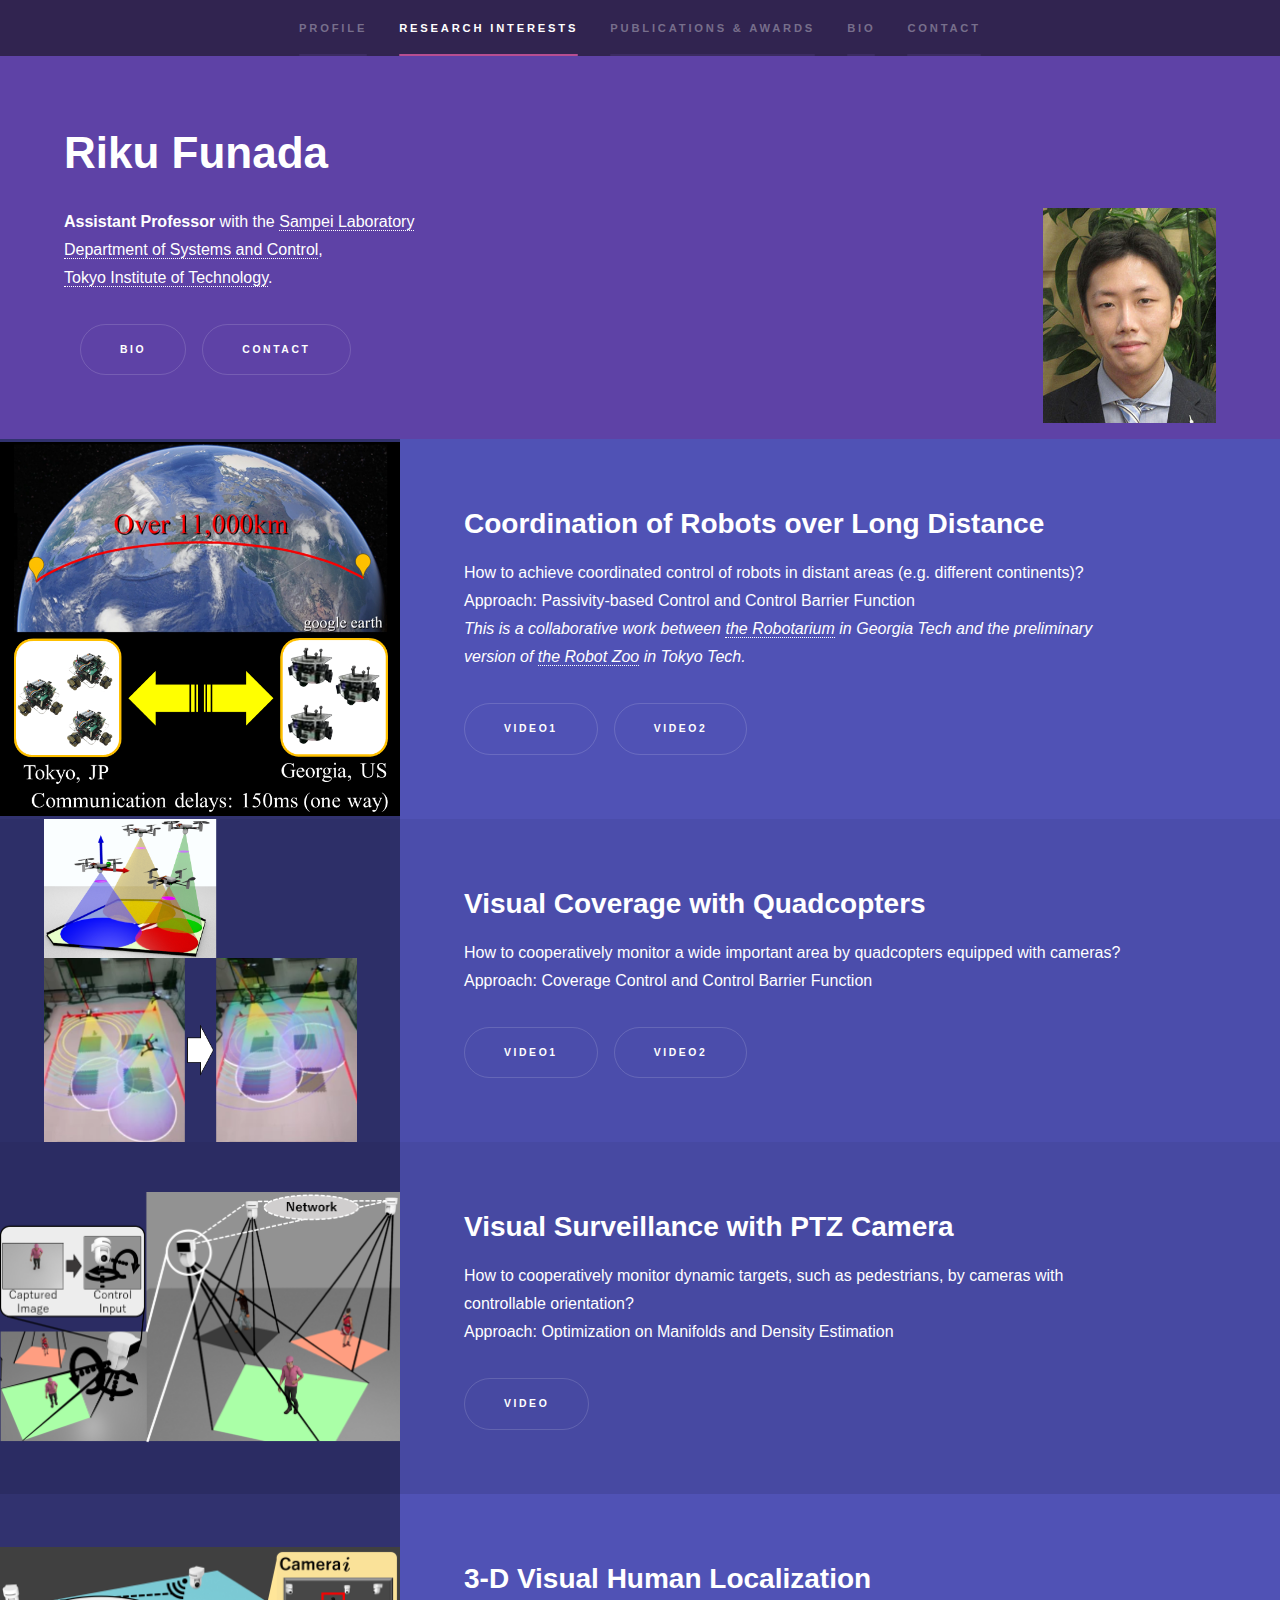
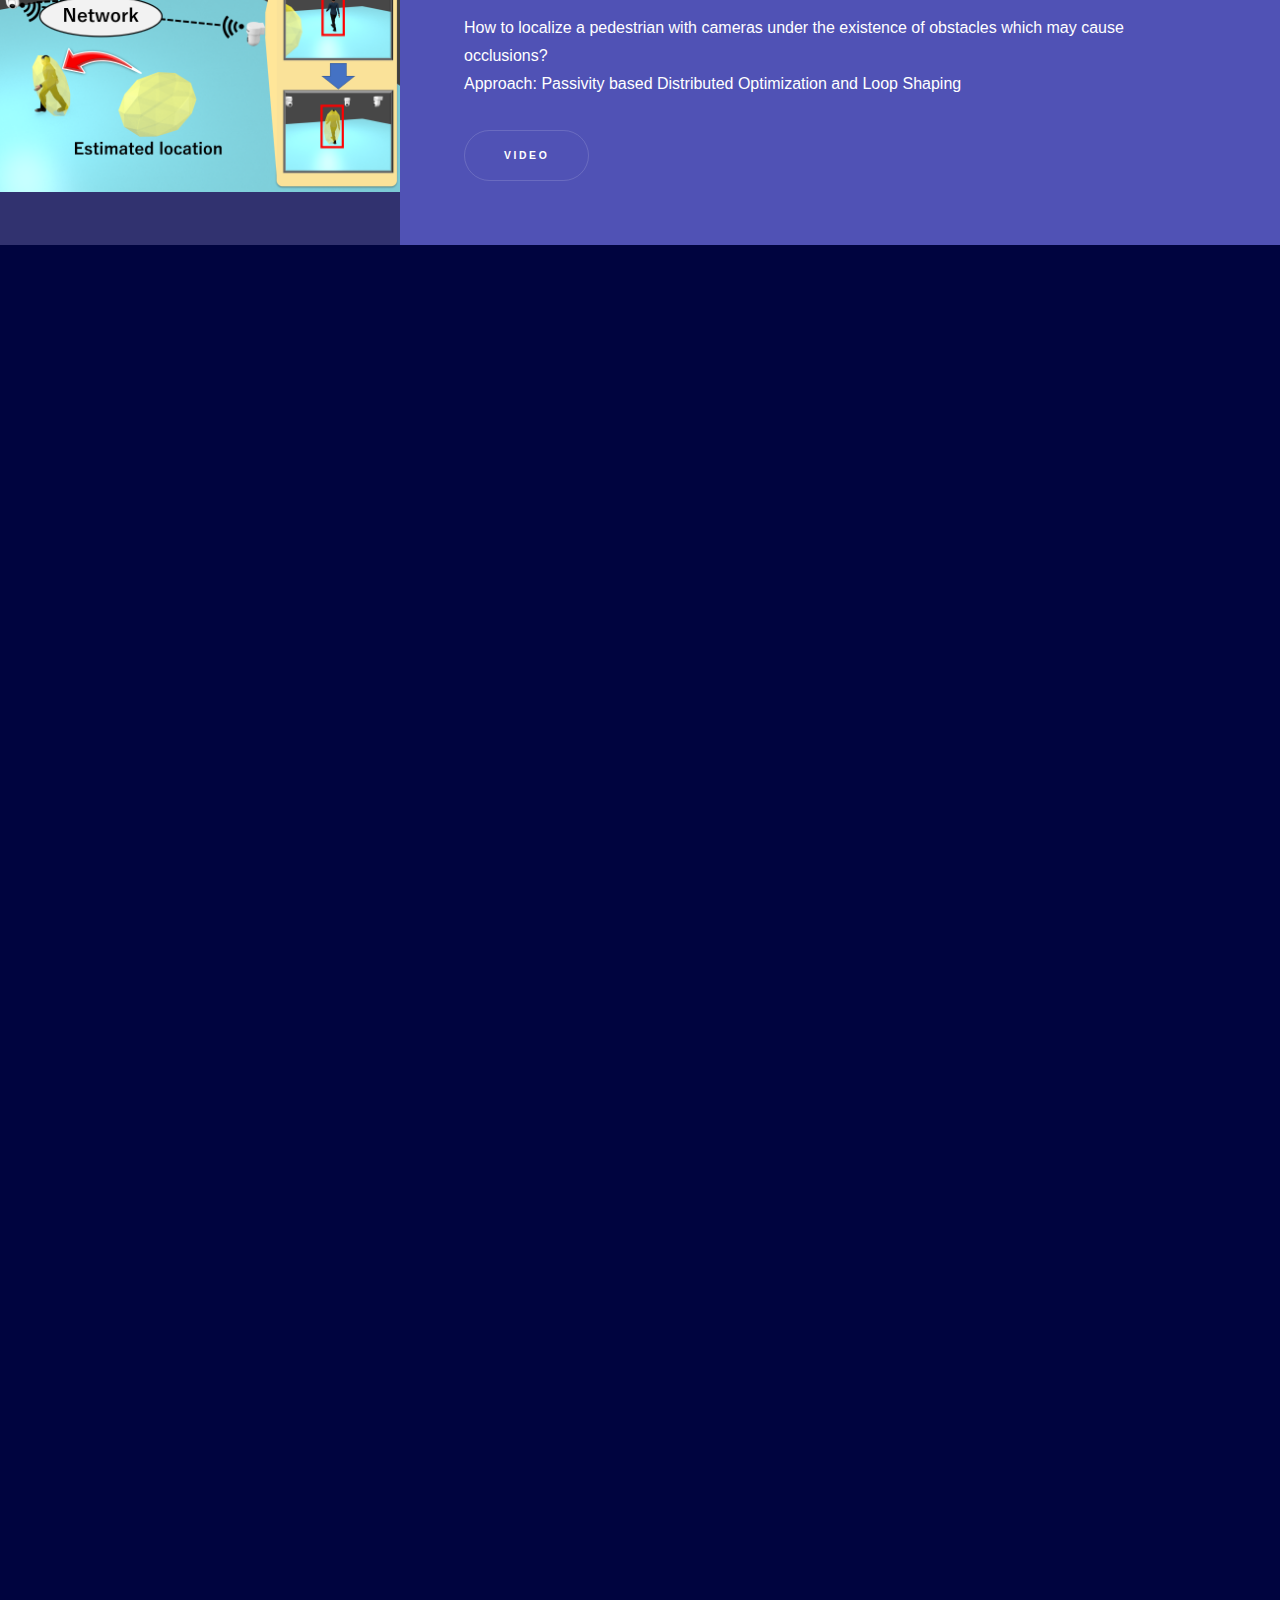
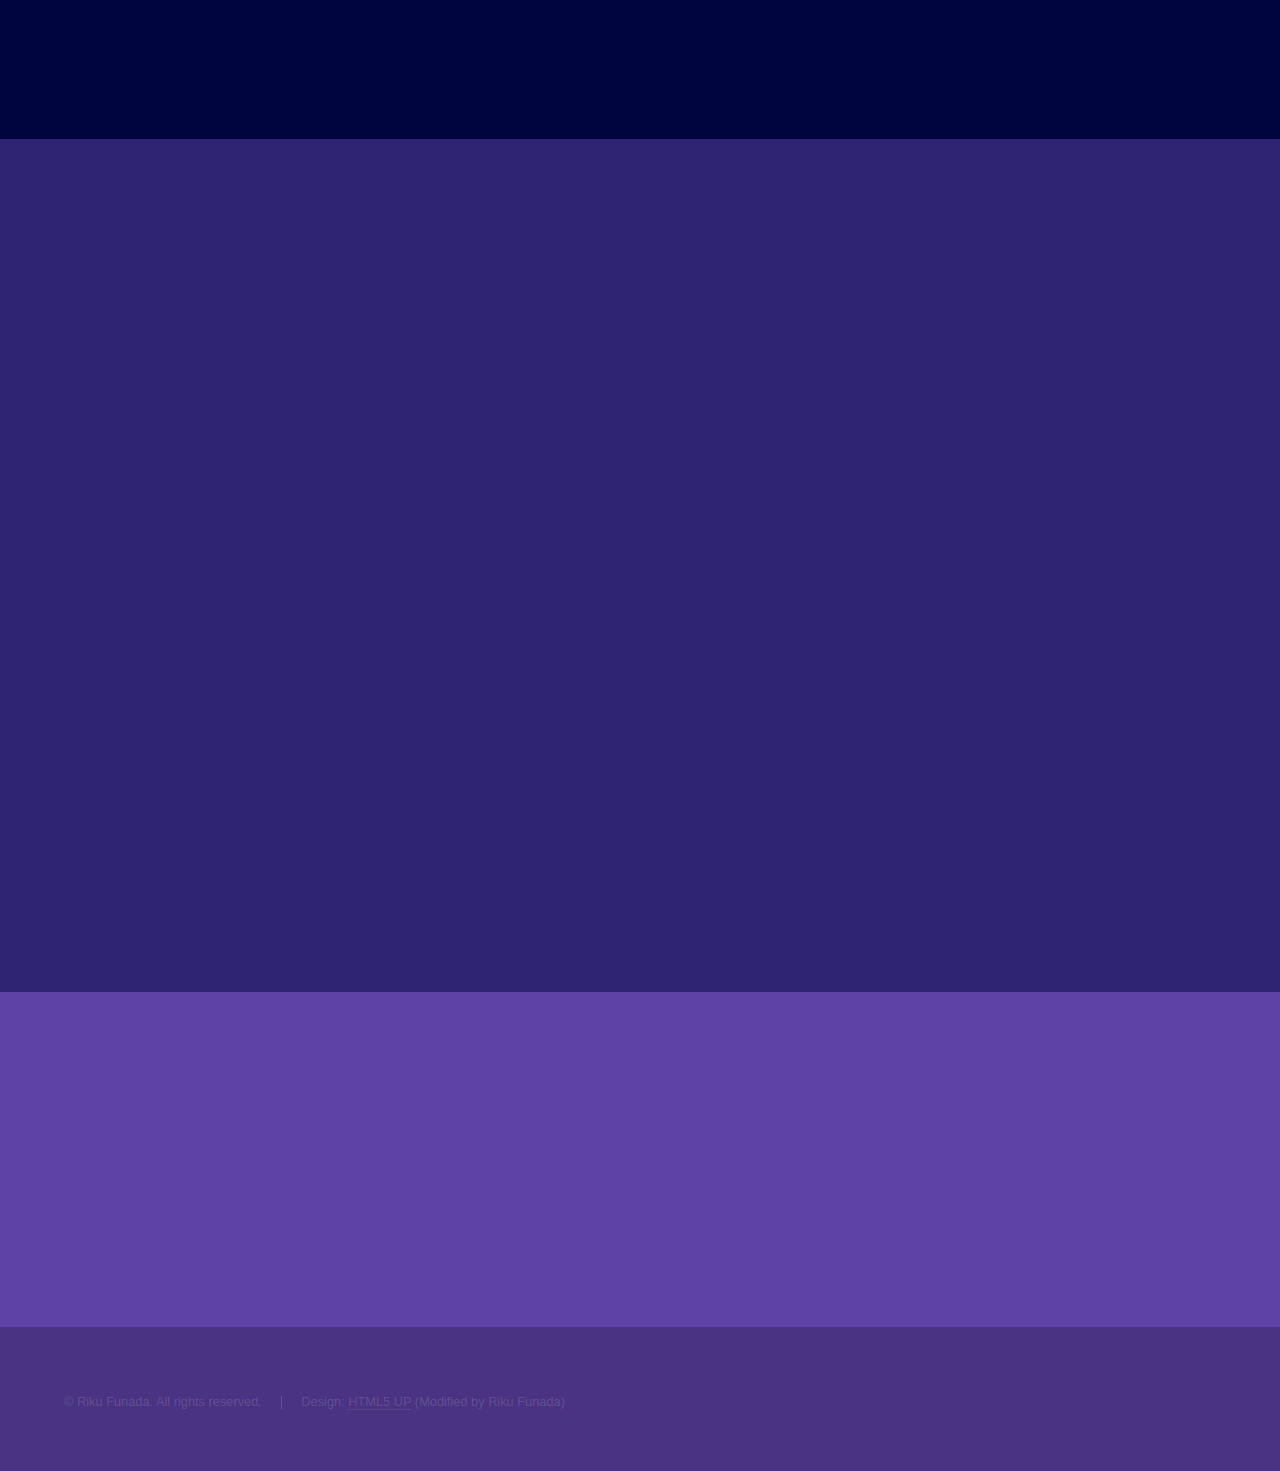
==== commit c981e3be: "add files" ====
--- a/index_ja.html
+++ b/index_ja.html
@@ -86,9 +86,8 @@
 										Approach: Coverage Control and Control Barrier Function
 									</p>
 									<ul class="actions">
-										<li><a href="https://ieeexplore.ieee.org/abstract/document/10374239/media#media" class="button" target="_blank">Video1</a></li>
-										<li><a href="https://www.youtube.com/watch?v=NQmyLJbywmw" class="button" target="_blank">Video2</a></li>
-										<li><a href="https://www.youtube.com/watch?v=sT3u5bm8FLU" class="button" target="_blank">Video3</a></li>
+										<li><a href="https://www.youtube.com/watch?v=NQmyLJbywmw" class="button" target="_blank">Video1</a></li>
+										<li><a href="https://www.youtube.com/watch?v=sT3u5bm8FLU" class="button" target="_blank">Video2</a></li>
 									</ul>
 								</div>
 							</div>
@@ -131,8 +130,8 @@
 									<li>
 										<span class="uReference">R. Funada</span>, K. Nishimoto, T. Ibuki and M. Sampei<br />
 										"Collision Avoidance for Ellipsoidal Rigid Bodies with Control Barrier Functions Designed from Rotating Supporting Hyperplanes"<br />
-										<i>IEEE Transactions on Control Systems Technology</i>, Early Access, pp. 1-17, 2024.<br />
-										(Open Access from <a href="https://doi.org/10.1109/TCST.2024.3467809" target="_blank">DOI: 10.1109/TCST.2024.3467809</a>)
+										<i>IEEE Transactions on Control Systems Technology</i>, conditionally accepted, 2024.<br />
+										(<a href="https://arxiv.org/abs/2308.12073" target="_blank">The arXiv version is available here</a>)
 									</li>
 									<li>
 										<span class="uReference">R. Funada</span>, M. Soliman, T. Ibuki and M. Sampei<br />
@@ -228,20 +227,20 @@
 									<li>
 										K. Nishimoto, Y. Onishi, <span class="uReference">R. Funada</span> and M. Sampei<br />						
 										"Controller Design for Linear Systems via Controllability Gramian Shaping"<br />
-										<i>Proc. the 8th IEEE Conf. Control Technology and Applications</i>,pp. 832-838, 2024.<br />
-										(<a href="https://doi.org/10.1109/CCTA60707.2024.10666528" target="_blank">Doi: 10.1109/CCTA60707.2024.10666528</a>)
+										<i>Proc. the 8th IEEE Conf. Control Technology and Applications</i>, to be presented, 2024.<br />
+										<!--(<a href="https://doi.org/10.1016/j.ifacol.2023.10.1417" target="_blank">Doi: 10.1016/j.ifacol.2023.10.1417</a>)-->
 									</li>
 									<li>
 										Y. Kataoka, <span class="uReference">R. Funada</span>, K. Uemura, J. Peterson, K. Saku, K. Sunagawa, M. Sampei, and J. Alexander<br />	
 										"Patient-specific Optimal Hemodynamic Control with Minimal Myocardial Oxygen Consumption"<br />
-										<i>Proc. the 8th IFAC Conf. Nonlinear Model Predictive Control</i>, IFAC-PapersOnline, vol. 58, No. 18, pp. 47-52, 2024.<br />
-										(<a href="https://doi.org/10.1016/j.ifacol.2024.09.008" target="_blank">Doi: 10.1016/j.ifacol.2024.09.008</a>)
+										<i>Proc. the 8th IFAC Conf. Nonlinear Model Predictive Control</i>, to be presented, 2024.<br />
+										<!--(<a href="https://doi.org/10.1016/j.ifacol.2023.10.1417" target="_blank">Doi: 10.1016/j.ifacol.2023.10.1417</a>)-->
 									</li>
 									<li>
 										T Ito, <span class="uReference">R. Funada</span>, and M Sampei<br />	
 										"Design and Control of a VTOL Aerial Vehicle Tilting its Rotors only with Rotor Thrusts and a Passive Joint"<br />
-										<i>Proc. the 22nd European Control Conference</i>, pp. 1435-1442, 2024.<br />
-										(<a href="https://doi.org/10.23919/ECC64448.2024.10590828" target="_blank">Doi: 10.23919/ECC64448.2024.10590828</a>)
+										<i>Proc. the 22nd European Control Conference</i>, to be presented, 2024.<br />
+										<!--(<a href="https://doi.org/10.1016/j.ifacol.2023.10.1417" target="_blank">Doi: 10.1016/j.ifacol.2023.10.1417</a>)-->
 									</li>
 									<li>
 										<span class="uReference">R. Funada</span>, K. Miyama, T. Toyooka, T. Tanaka and M. Sampei<br />
@@ -338,36 +337,16 @@
 							<p><b>Invited Papers（招待論文・解説）</b>
 								<ol class="publication" reversed>
 									<li>
-										<span class="uReference">舩田陸</span><br />						
-										"制御バリア関数で掴む安全な研究ライフ"<br />
-										<i>システム/制御/情報</i>, in press, 2025.<br />
-										<!--(<a href="https://doi.org/10.1016/j.ifacol.2023.10.1417" target="_blank">Doi: 10.1016/j.ifacol.2023.10.1417</a>)-->
-									</li>
-									<li>
 										<span class="uReference">舩田陸</span>, 山内淳矢, 畑中健志<br />						
-										"制御バリア関数に基づく制約付きマルチロボット制御"<br />
-										<i>システム/制御/情報</i>, in press, 2025.<br />
+										"制御バリア関数を用いた制約付きマルチロボット制御"<br />
+										<i>システム/制御/情報</i>, submitted, 2024.<br />
 										<!--(<a href="https://doi.org/10.1016/j.ifacol.2023.10.1417" target="_blank">Doi: 10.1016/j.ifacol.2023.10.1417</a>)-->
 									</li>
 									<li>
 										<span class="uReference">舩田陸</span>, 永原正章<br />						
 										"ハイブリッド会議運営の実際"<br />
-										<i>計測と制御</i>, vol. 63, no. 7, pp. 427-430, 2024.<br />
-										(<a href="https://doi.org/10.11499/sicejl.63.427" target="_blank">Doi: 10.11499/sicejl.63.427</a>)
-									</li>
-								</ol>
-							</p>
-
-							<p><b>Book / Book Chapter （書籍）</b>
-								<ol class="publication" reversed>
-									<li>
-										畑中健志，<span class="uReference">舩田陸</span>, "ネットワークシステムの分散協調制御（仮）" コロナ社, under preparation.
-									</li>
-									<li>
-										S. Otsuki, N. Hatta, M. Hanif, <span class="uReference">R. Funada</span>, K. Nakashima, and T. Hatanaka,<br />
-										"Hierarchical Vessel Safe Operation in A Port through CBF, MPC and RRT-like Spatiotemporal Path Planning"<br />
-										Nonlinear and Constrained Control - Applications, Synergies, Challenges and Opportunities,<br /> 
-										E. Garone, I.V. Kolmanovsky, and T.W. Nguyen (eds), Springer Nature, to be published, 2024.
+										<i>計測と制御</i>, to be appeared, 2024.<br />
+										<!--(<a href="https://doi.org/10.1016/j.ifacol.2023.10.1417" target="_blank">Doi: 10.1016/j.ifacol.2023.10.1417</a>)-->
 									</li>
 								</ol>
 							</p>
@@ -387,6 +366,7 @@
 										<span class="uReference">舩田陸</span>, "アメリカでの研究滞在とその準備," 海外で活躍する若者たち：コロナを乗り切る留学・就職・長期滞在のノウハウ, SICE九州支部フォーラム, 2020年10月18日.
 									</li>
 								</ol>
+
 							</p> 
 
 							<p><b>Others（その他）</b>
@@ -446,7 +426,7 @@
 									(November, 2023)
 									</li>
 									<li>
-									Control Division Young Author's Award: Fundamental Area<br />
+									Control Division Young Author’s Award: Fundamental Area<br />
 									(March, 2023)
 									</li>
 									<li>
@@ -501,8 +481,9 @@
 								Professor <a href="https://magnus.ece.gatech.edu/" target="_blank">Magnus Egerstedt</a>'s 
 								Group in Georgia Institute of Technology, June 2018 - November 2018.<br />
 								Research Result is published in ICRA 2019. <br />
+								<!--
 								<span class="Blog"><a href="https://rikugeorgia.blogspot.com/" target="_blank">Blog: Georgia Tech 滞在記 (in Japanese)</a></span>.<br \>
-								The sequel of the above blog is <span class="Blog"><a href="https://rikutexasaustin.blogspot.com/" target="_blank">UT Austin 滞在記 (in Japanese)</a></span>.
+								The sequel of the above blog is <span class="Blog"><a href="https://rikutexasaustin.blogspot.com/" target="_blank">UT Austin 滞在記 (in Japanese)</a></span>.-->
 								</li>					
 								</ol>
 
